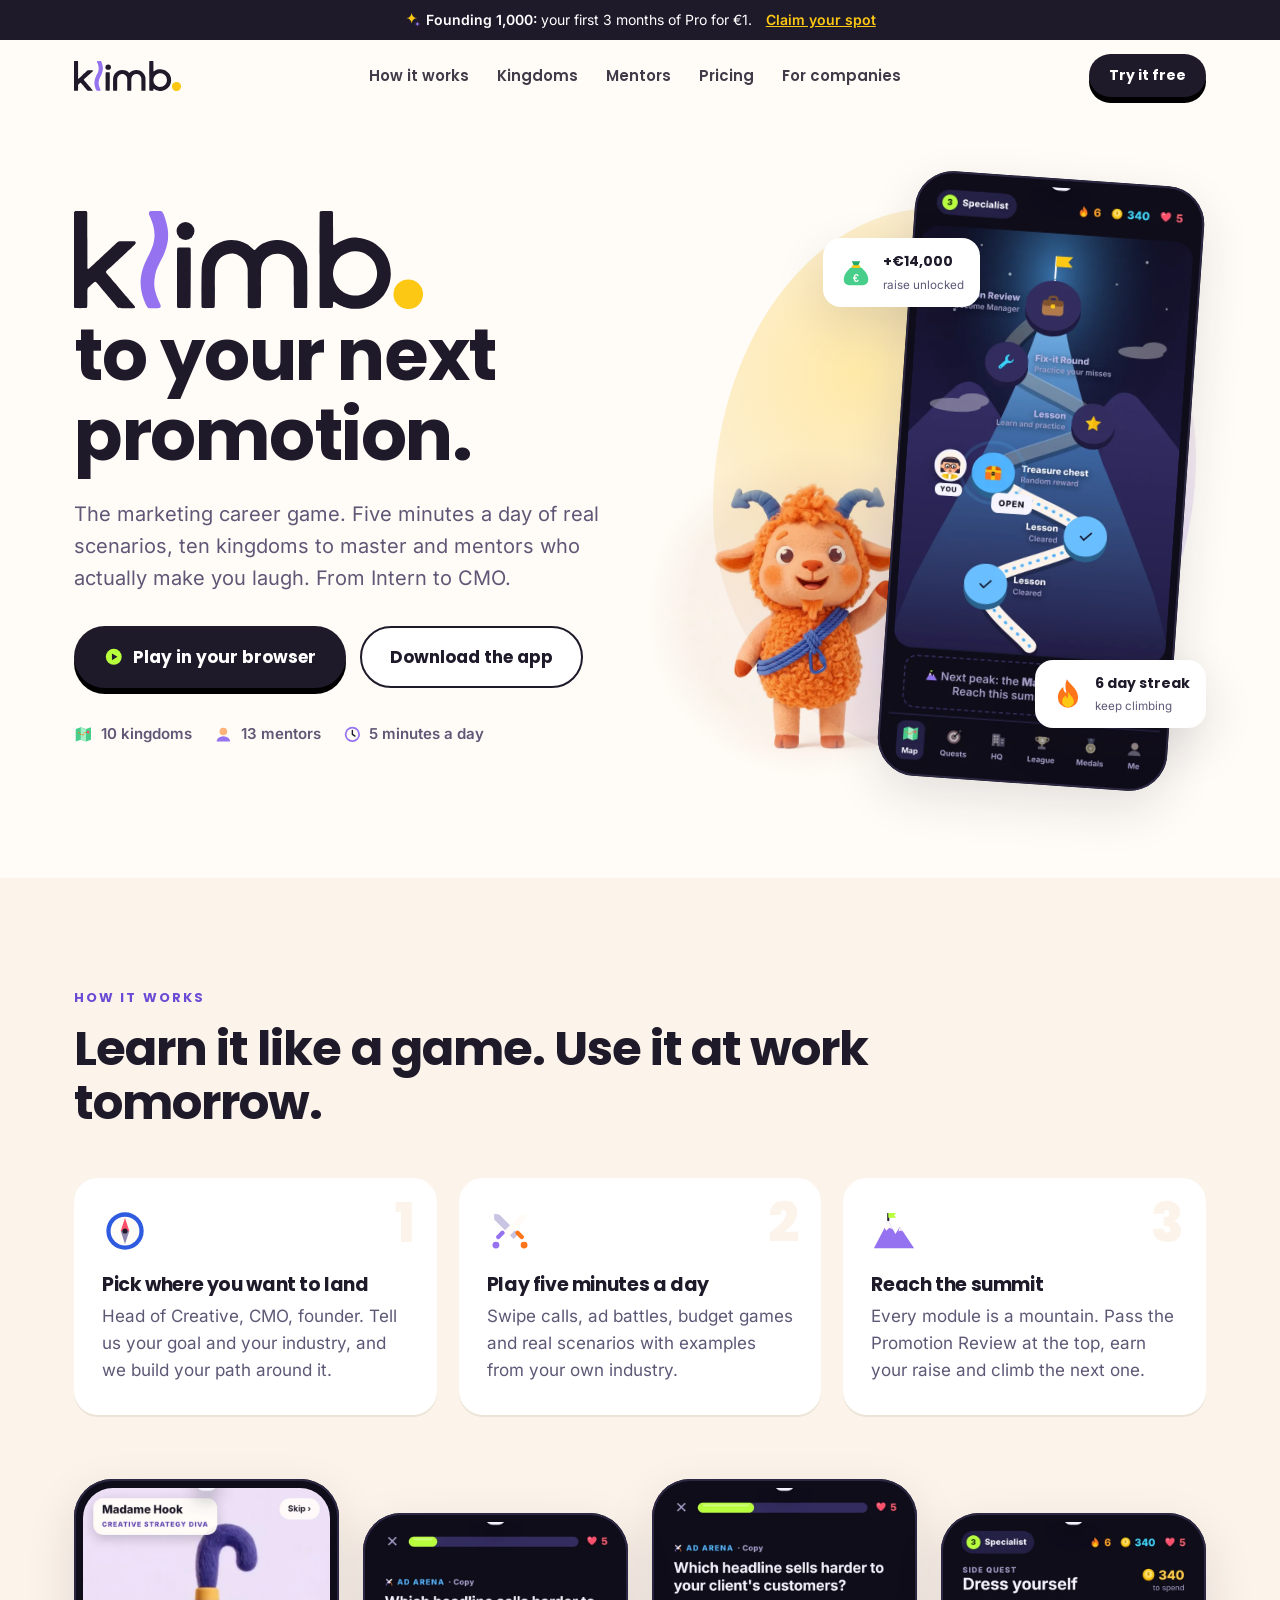
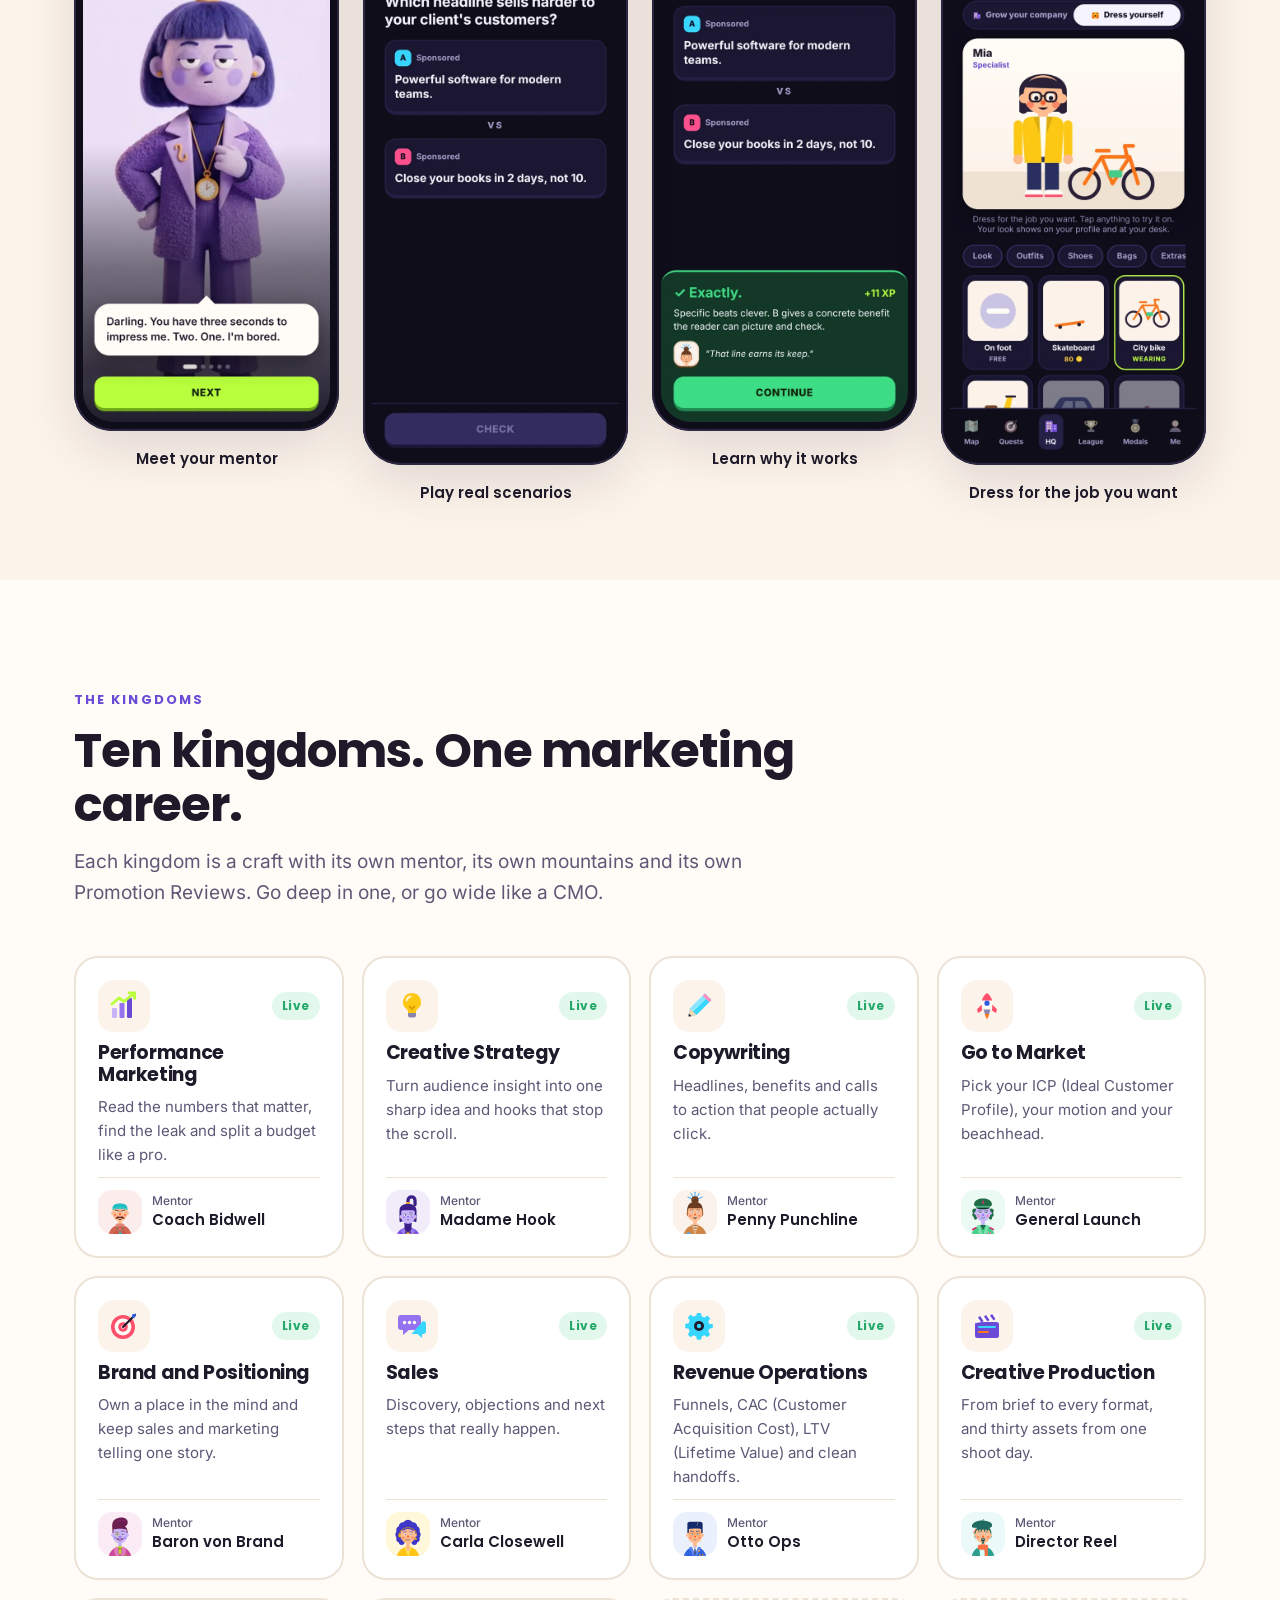
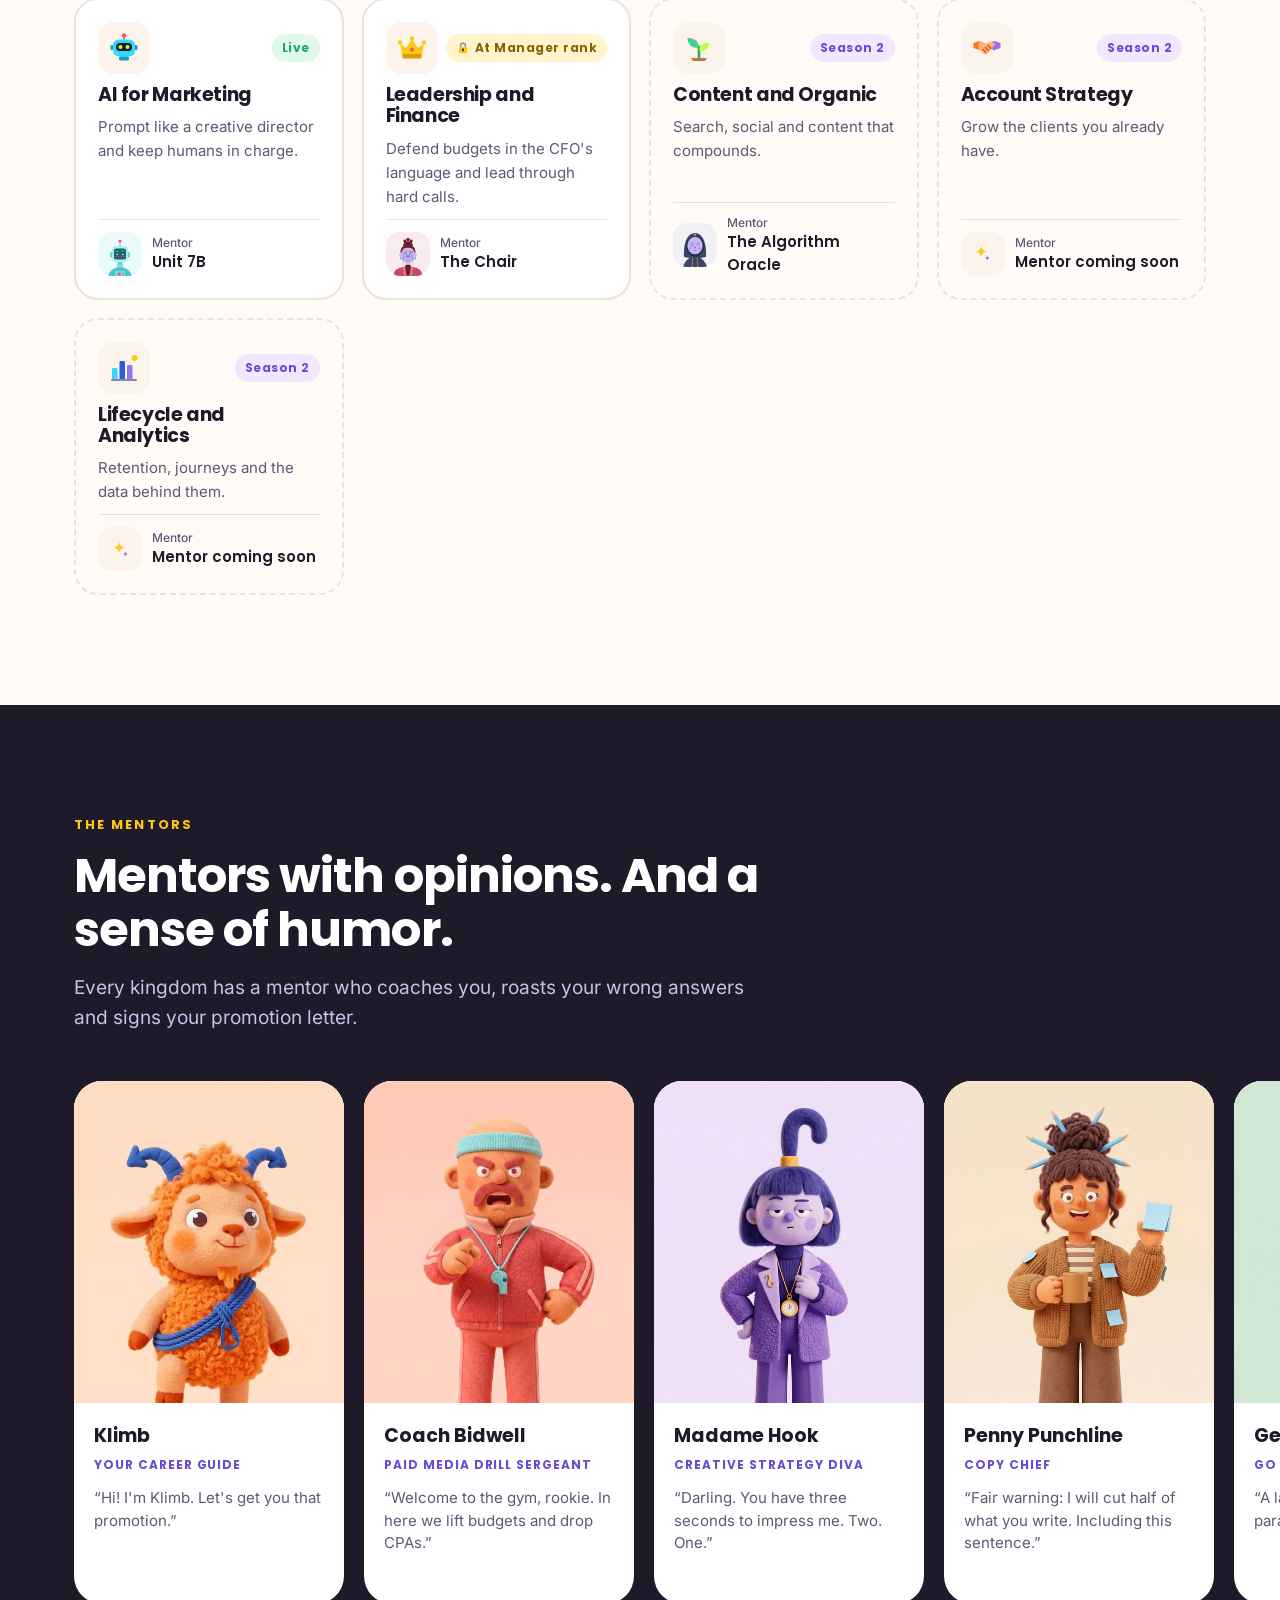
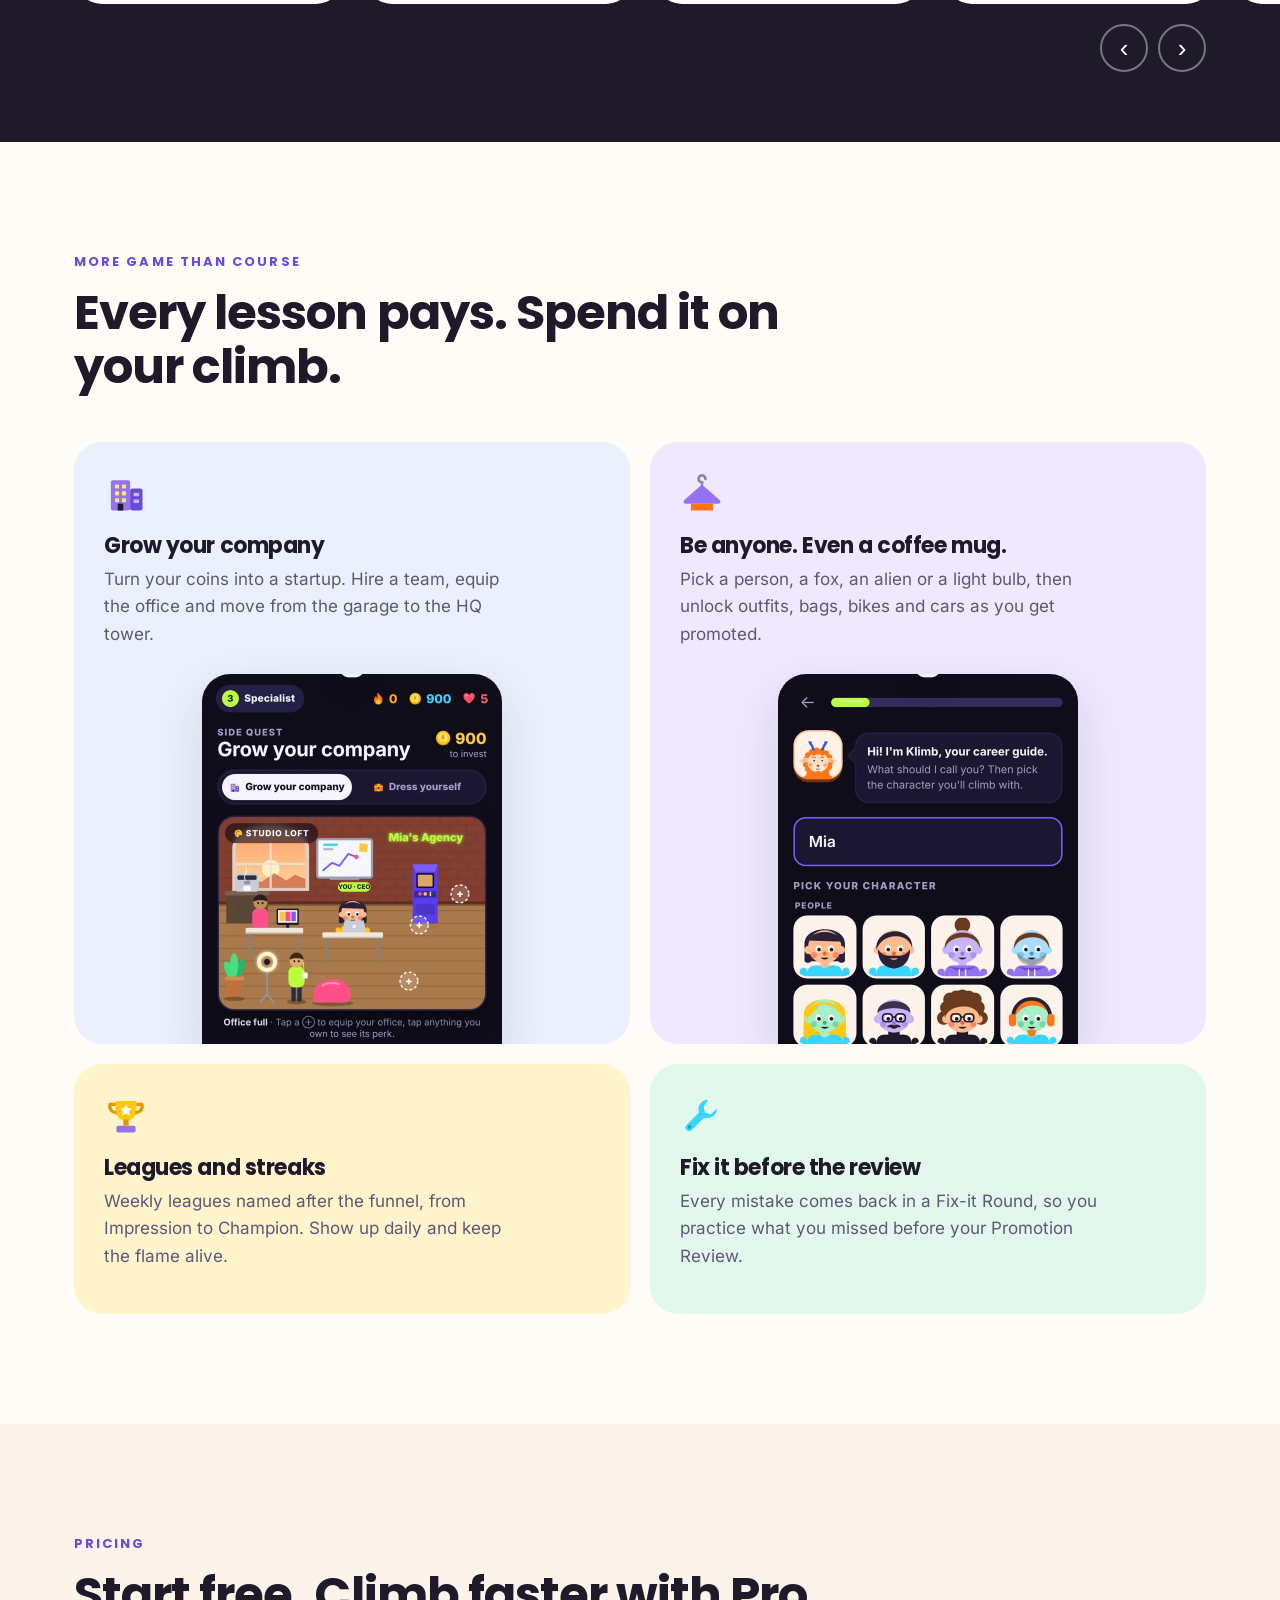
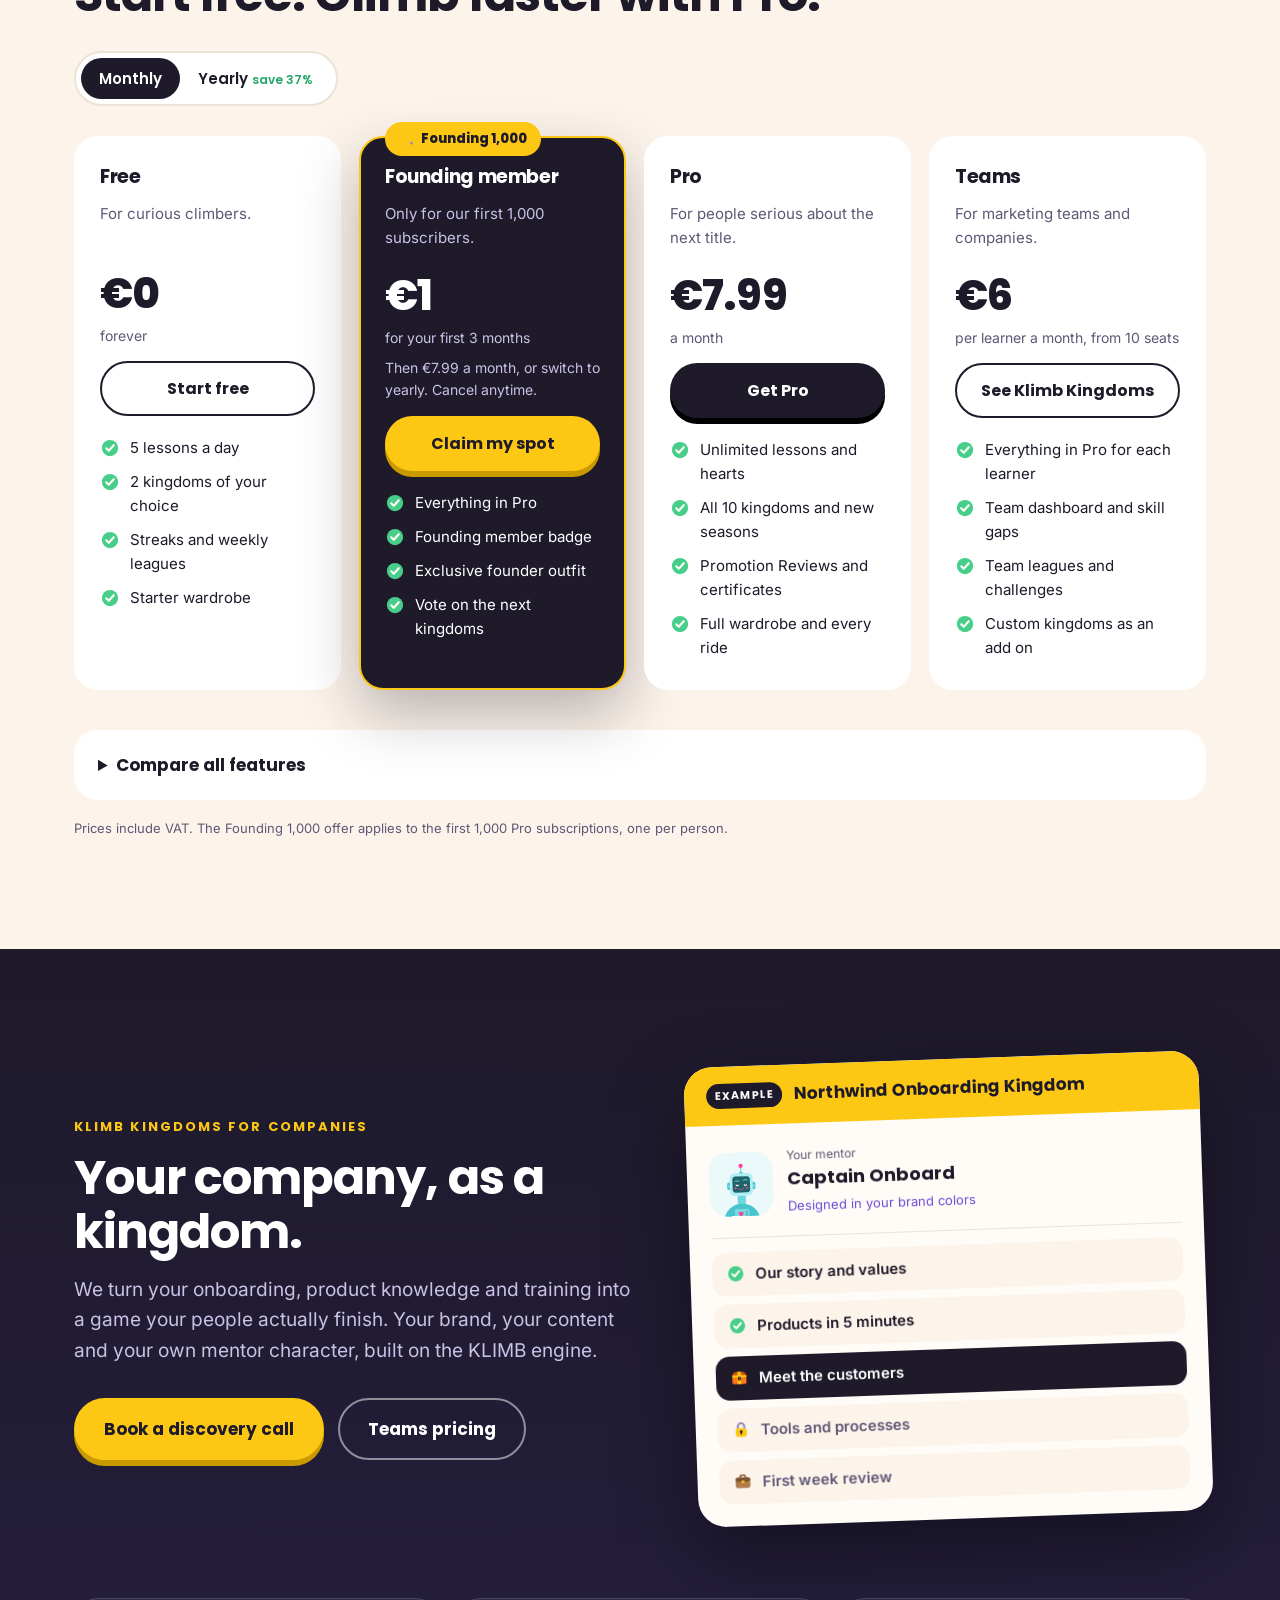
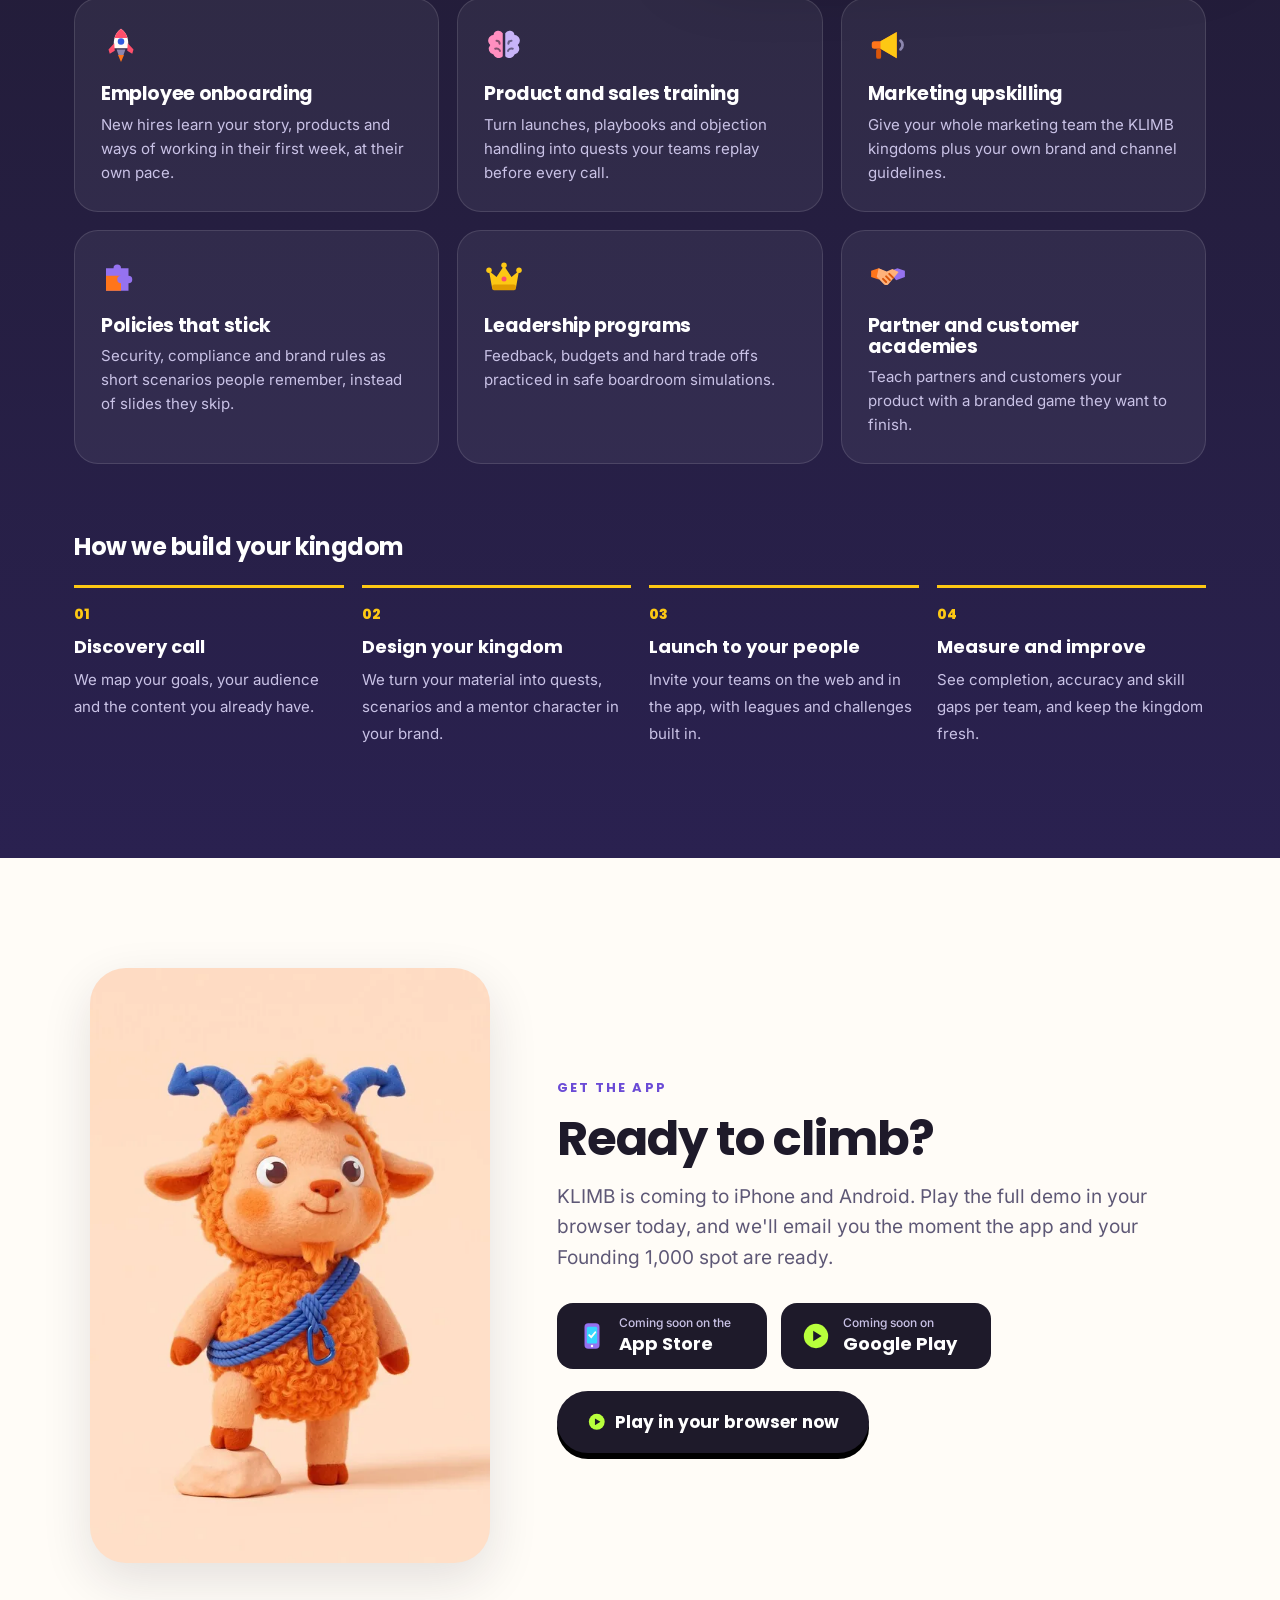
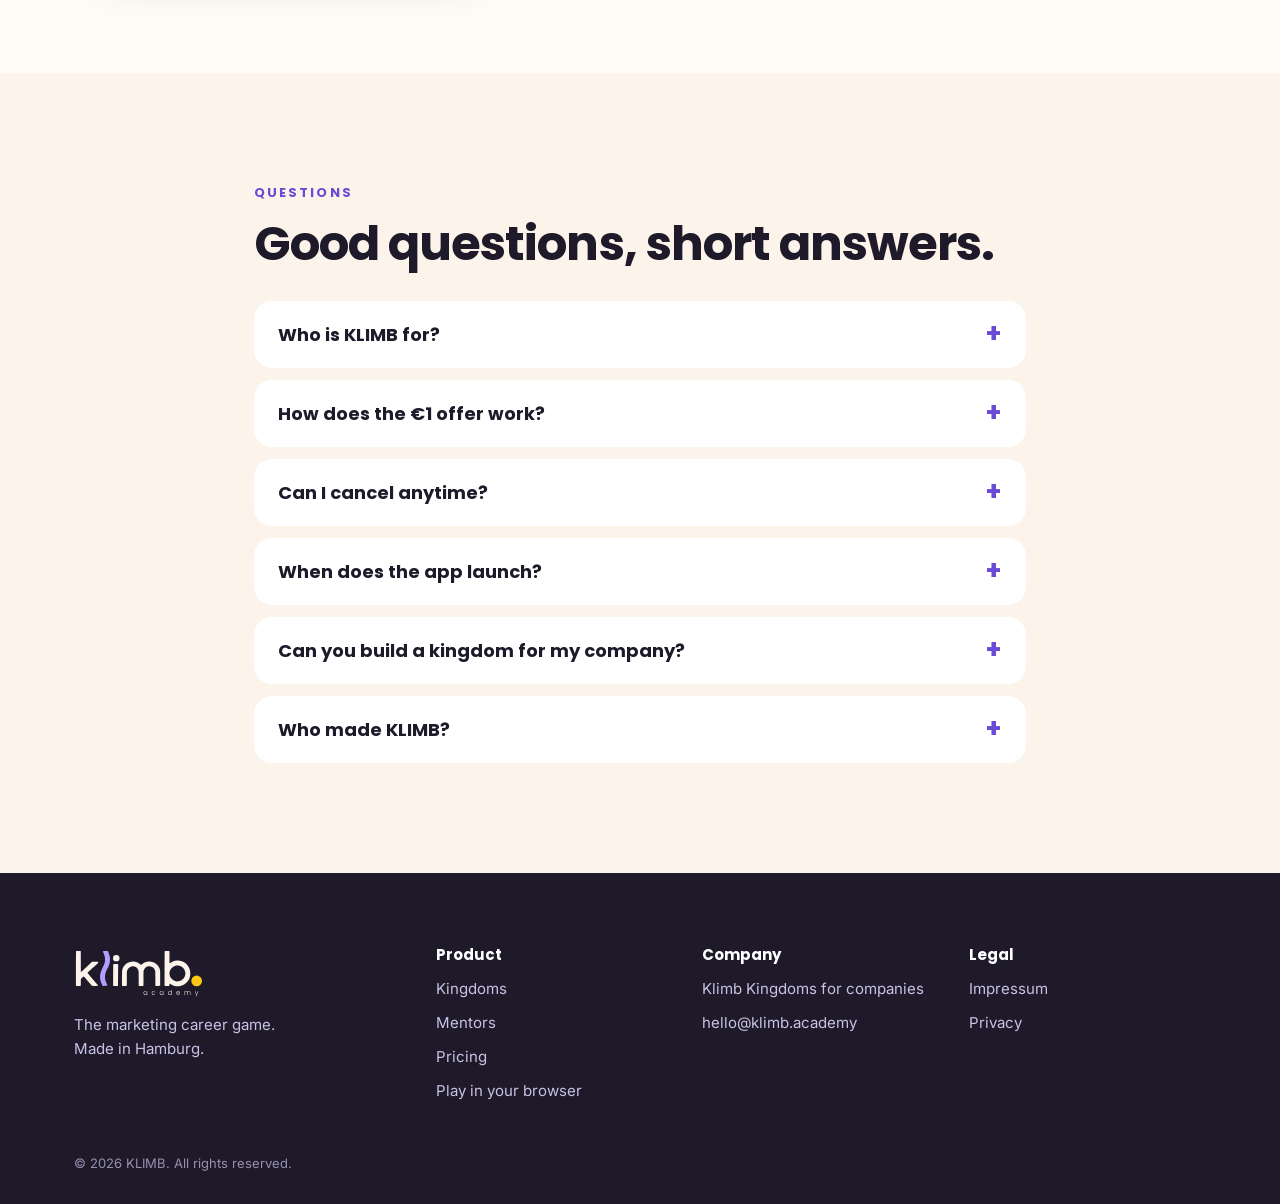
==== index.html @ 5646a7f2 "Launch klimb.academy website Co-Authored-By: Claude Opus 5.5 <noreply@anthropic.com> Claude-Session:" ====
<!DOCTYPE html>
<html lang="en">
<head>
<meta charset="utf-8">
<meta name="viewport" content="width=device-width, initial-scale=1, viewport-fit=cover">
<title>KLIMB · The marketing career game</title>
<meta name="description" content="KLIMB is the marketing career game. Five minutes a day of real scenarios, ten kingdoms and mentors who make you laugh. Climb from Intern to CMO. Founding 1,000: 3 months for €1.">
<link rel="canonical" href="https://klimb.academy/">
<meta property="og:type" content="website">
<meta property="og:url" content="https://klimb.academy/">
<meta property="og:title" content="KLIMB · klimb. to your next promotion.">
<meta property="og:description" content="The marketing career game. Five minutes a day, from Intern to CMO. Founding 1,000: 3 months for €1.">
<meta property="og:image" content="https://klimb.academy/assets/og.png">
<meta name="twitter:card" content="summary_large_image">
<meta name="theme-color" content="#FFFCF7">
<link rel="icon" href="assets/logo/klimb-avatar-logo.svg" type="image/svg+xml">
<link rel="apple-touch-icon" href="assets/apple-touch-icon.png">
<link rel="preload" href="assets/fonts/poppins-latin-700-normal.woff2" as="font" type="font/woff2" crossorigin>
<link rel="stylesheet" href="styles.css">
</head>
<body>
<svg width="0" height="0" style="position:absolute" aria-hidden="true"><symbol id="ki-barchart" viewBox="0 0 32 32"><rect x="4" y="16" width="5.5" height="12" rx="1.4" fill="#36D6FF"/><rect x="11.5" y="9" width="5.5" height="19" rx="1.4" fill="#2F5BE0"/><rect x="19" y="13" width="5.5" height="15" rx="1.4" fill="#9572F0"/><rect x="3" y="27" width="26" height="2" rx="1" fill="#8C86AE"/><circle cx="26.5" cy="6" r="3" fill="#FDC814"/></symbol><symbol id="ki-bolt" viewBox="0 0 32 32"><path d="M18.5 2 6 18h8.5l-2 12L26 13h-8.5z" fill="#FDC814"/><path d="M18.5 2 14 13h3.5z" fill="#FFE27A"/></symbol><symbol id="ki-box" viewBox="0 0 32 32"><path d="M16 3.5 28 9v14l-12 5.5L4 23V9z" fill="#B07A4A"/><path d="M16 3.5 28 9l-12 5.5L4 9z" fill="#FFB27A"/><path d="M16 14.5v14L4 23V9z" fill="#7E5230"/><path d="M10 6.2l12 5.5v4l-3 1.4v-4L7 7.6z" fill="#FDC814"/></symbol><symbol id="ki-brain" viewBox="0 0 32 32"><path d="M15 6.5a4 4 0 0 0-7.4 1.4A4.6 4.6 0 0 0 5 16a4.6 4.6 0 0 0 2.6 7.6A4.4 4.4 0 0 0 15 25z" fill="#FF8FC0"/><path d="M17 6.5a4 4 0 0 1 7.4 1.4A4.6 4.6 0 0 1 27 16a4.6 4.6 0 0 1-2.6 7.6A4.4 4.4 0 0 1 17 25z" fill="#C8B4F8"/><path d="M10 12.5c1.5 0 2.5 1 2.5 2.5M9 19c1.6-.6 3.4.2 3.8 1.8M22 12.5c-1.5 0-2.5 1-2.5 2.5M23 19c-1.6-.6-3.4.2-3.8 1.8" stroke="#1E1A2A" stroke-width="1.6" fill="none" stroke-linecap="round" opacity=".55"/></symbol><symbol id="ki-briefcase" viewBox="0 0 32 32"><path d="M11.5 9V7.5A2.5 2.5 0 0 1 14 5h4a2.5 2.5 0 0 1 2.5 2.5V9" stroke="#7E5230" stroke-width="2.6" fill="none"/><rect x="3.5" y="9" width="25" height="18" rx="4" fill="#B07A4A"/><rect x="3.5" y="9" width="25" height="7" rx="3.5" fill="#7E5230"/><rect x="13.5" y="14" width="5" height="4.5" rx="1.2" fill="#FDC814"/></symbol><symbol id="ki-building" viewBox="0 0 32 32"><rect x="5" y="6" width="14" height="22" rx="1.5" fill="#9572F0"/><rect x="19" y="12" width="9" height="16" rx="1.5" fill="#6B4BD6"/><rect x="8" y="9" width="3" height="3" rx=".6" fill="#FFE27A"/><rect x="8" y="14" width="3" height="3" rx=".6" fill="#FFE27A"/><rect x="8" y="19" width="3" height="3" rx=".6" fill="#FFE27A"/><rect x="13" y="9" width="3" height="3" rx=".6" fill="#FFE27A"/><rect x="13" y="14" width="3" height="3" rx=".6" fill="#FFE27A"/><rect x="13" y="19" width="3" height="3" rx=".6" fill="#FFE27A"/><rect x="21.5" y="15" width="4" height="2.6" rx=".6" fill="#C8B4F8"/><rect x="21.5" y="20" width="4" height="2.6" rx=".6" fill="#C8B4F8"/><rect x="10" y="23" width="4" height="5" fill="#1E1A2A"/></symbol><symbol id="ki-bulb" viewBox="0 0 32 32"><path d="M16 3a9 9 0 0 0-5.5 16.1c1 .8 1.5 1.8 1.5 3V23h8v-.9c0-1.2.5-2.2 1.5-3A9 9 0 0 0 16 3z" fill="#FDC814"/><path d="M12 23h8v2.5a2 2 0 0 1-2 2h-4a2 2 0 0 1-2-2z" fill="#8C86AE"/><path d="M13.5 16.5l2.5 2.5 2.5-2.5" stroke="#E09B00" stroke-width="1.8" fill="none" stroke-linecap="round"/><path d="M10.5 10.5a5.5 5.5 0 0 1 4-4" stroke="#FFFCF7" stroke-width="2" fill="none" stroke-linecap="round" opacity=".8"/></symbol><symbol id="ki-chartup" viewBox="0 0 32 32"><rect x="4" y="18" width="5" height="10" rx="1.2" fill="#C8B4F8"/><rect x="11.5" y="13" width="5" height="15" rx="1.2" fill="#9572F0"/><rect x="19" y="8" width="5" height="20" rx="1.2" fill="#6B4BD6"/><path d="M4 14l7-6 5 3.5L26 3.5" stroke="#B8FF3C" stroke-width="2.8" fill="none" stroke-linecap="round" stroke-linejoin="round"/><path d="M21 3h5.6v5.6" stroke="#B8FF3C" stroke-width="2.8" fill="none" stroke-linecap="round" stroke-linejoin="round"/></symbol><symbol id="ki-chat" viewBox="0 0 32 32"><path d="M5 5h17a3 3 0 0 1 3 3v9a3 3 0 0 1-3 3h-9l-6 5v-5H5a3 3 0 0 1-3-3V8a3 3 0 0 1 3-3z" fill="#9572F0"/><path d="M27 11a3 3 0 0 1 3 3v7a3 3 0 0 1-3 3h-1v4l-4.5-4h-6" fill="#36D6FF"/><circle cx="8.5" cy="12.5" r="1.7" fill="#FFFCF7"/><circle cx="13.5" cy="12.5" r="1.7" fill="#FFFCF7"/><circle cx="18.5" cy="12.5" r="1.7" fill="#FFFCF7"/></symbol><symbol id="ki-check" viewBox="0 0 32 32"><circle cx="16" cy="16" r="13" fill="#46CE8A"/><path d="M10 16.5l4 4 8-9" stroke="#FFFCF7" stroke-width="3.4" fill="none" stroke-linecap="round" stroke-linejoin="round"/></symbol><symbol id="ki-chest" viewBox="0 0 32 32"><rect x="4" y="13" width="24" height="14" rx="2.5" fill="#FF751A"/><path d="M4 13a8 7 0 0 1 8-7h8a8 7 0 0 1 8 7z" fill="#D9550A"/><rect x="4" y="12" width="24" height="3.4" fill="#FDC814"/><rect x="13" y="6" width="6" height="21" fill="#FDC814"/><rect x="13.6" y="14.5" width="4.8" height="6" rx="1.2" fill="#1E1A2A"/><circle cx="16" cy="17" r="1" fill="#FDC814"/></symbol><symbol id="ki-clapper" viewBox="0 0 32 32"><rect x="4" y="12" width="24" height="16" rx="2.5" fill="#6B4BD6"/><path d="M4 7.5l23-4 1 5.5-23 4z" fill="#FFFCF7"/><path d="M8 6.8l3.5 5M14 5.7l3.5 5M20 4.7l3.5 5" stroke="#6B4BD6" stroke-width="2.6"/><rect x="7" y="16" width="18" height="2" rx="1" fill="#36D6FF"/><rect x="7" y="21" width="11" height="2" rx="1" fill="#FF751A"/></symbol><symbol id="ki-clock" viewBox="0 0 32 32"><circle cx="16" cy="16" r="13" fill="#9572F0"/><circle cx="16" cy="16" r="10" fill="#FFFCF7"/><path d="M16 9.5V16l4.5 3" stroke="#1E1A2A" stroke-width="2.4" fill="none" stroke-linecap="round"/></symbol><symbol id="ki-coin" viewBox="0 0 32 32"><circle cx="16" cy="16" r="13" fill="#E09B00"/><circle cx="16" cy="14.6" r="12" fill="#FDC814"/><circle cx="16" cy="14.6" r="8" fill="#FFE27A"/><path d="M14 10.2h4l-1 4.2 2.4 0-5.2 6.4 1.2-4.4h-2.6z" fill="#E09B00"/></symbol><symbol id="ki-compass" viewBox="0 0 32 32"><circle cx="16" cy="16" r="13" fill="#2F5BE0"/><circle cx="16" cy="16" r="10" fill="#FFFCF7"/><path d="M16 7l3 9h-6z" fill="#FF4F6B"/><path d="M16 25l-3-9h6z" fill="#8C86AE"/><circle cx="16" cy="16" r="1.8" fill="#1E1A2A"/></symbol><symbol id="ki-crown" viewBox="0 0 32 32"><path d="M4 11l6 5 6-9 6 9 6-5-2.5 14h-19z" fill="#FDC814"/><rect x="6.5" y="22" width="19" height="4.5" rx="1.5" fill="#E09B00"/><circle cx="4" cy="10.5" r="2.2" fill="#FDC814"/><circle cx="28" cy="10.5" r="2.2" fill="#FDC814"/><circle cx="16" cy="6.5" r="2.2" fill="#FDC814"/><circle cx="16" cy="17.5" r="2" fill="#FF4F6B"/></symbol><symbol id="ki-flame" viewBox="0 0 32 32"><path d="M15 2c2.5 5 10.5 8.5 10.5 17.5a9.5 9.5 0 0 1-19 0c0-5 2.6-8 5-10 0 3 1.2 5 3 5.6C13.5 10.5 13 6 15 2z" fill="#FF751A"/><path d="M16.5 14c1 3.5 5 5 5 9a5.5 5.5 0 0 1-11 0c0-3 2-4.5 3.4-5.6.3 1.6 1 2.4 1.8 2.7.4-2.4.2-4.2.8-6.1z" fill="#FDC814"/></symbol><symbol id="ki-gear" viewBox="0 0 32 32"><path d="M14 3h4l.8 3.4 2.6 1.1 3-1.9 2.8 2.8-1.9 3 1.1 2.6L29.8 14v4l-3.4.8-1.1 2.6 1.9 3-2.8 2.8-3-1.9-2.6 1.1L18 29.8h-4l-.8-3.4-2.6-1.1-3 1.9-2.8-2.8 1.9-3-1.1-2.6L2.2 18v-4l3.4-.8 1.1-2.6-1.9-3 2.8-2.8 3 1.9 2.6-1.1z" fill="#36D6FF"/><circle cx="16" cy="16" r="5" fill="#1E1A2A"/><circle cx="16" cy="16" r="2.2" fill="#36D6FF"/></symbol><symbol id="ki-handshake" viewBox="0 0 32 32"><path d="M2.5 11l6-2 5 2.5-5 6.5-6-2z" fill="#FF751A"/><path d="M29.5 11l-6-2-6.5 2.5 5.5 7 7-2.5z" fill="#9572F0"/><path d="M8.5 9l6.5 2.5 4.5-2 5 2.5-8 9.5c-1 1.2-2.7 1.3-3.8.2l-5.7-6z" fill="#FFB27A"/><path d="M12 17.5l2.5 2.5M14.5 15.5l3 3M17 13.5l3 3" stroke="#D9550A" stroke-width="1.6" stroke-linecap="round"/></symbol><symbol id="ki-hanger" viewBox="0 0 32 32"><path d="M16 9V7.5a2.5 2.5 0 1 1 2.5-2.5" stroke="#8C86AE" stroke-width="2" fill="none" stroke-linecap="round"/><path d="M16 9 3 20.5c-.8.8-.3 2.5 1 2.5h24c1.3 0 1.8-1.7 1-2.5z" fill="#9572F0"/><path d="M8 23h16v5H8z" fill="#FF751A"/></symbol><symbol id="ki-heart" viewBox="0 0 32 32"><path d="M16 27C7 20.5 3.5 16 3.5 11.2A6.2 6.2 0 0 1 16 8a6.2 6.2 0 0 1 12.5 3.2C28.5 16 25 20.5 16 27z" fill="#FF4F6B"/><path d="M8.5 9.6a3 3 0 0 1 3.4-.8" stroke="#FFFCF7" stroke-width="2" stroke-linecap="round" fill="none" opacity=".75"/></symbol><symbol id="ki-laptop" viewBox="0 0 32 32"><rect x="6" y="6.5" width="20" height="14" rx="2" fill="#8C86AE"/><rect x="8" y="8.5" width="16" height="10" rx="1" fill="#2F5BE0"/><path d="M10 15l3-3 2.5 2 4-4.5" stroke="#B8FF3C" stroke-width="1.8" fill="none" stroke-linecap="round" stroke-linejoin="round"/><path d="M3 22h26l-2 4H5z" fill="#C9C4E2"/></symbol><symbol id="ki-lock" viewBox="0 0 32 32"><path d="M10.5 14v-3.5a5.5 5.5 0 0 1 11 0V14" stroke="#8C86AE" stroke-width="3.2" fill="none"/><rect x="6.5" y="13.5" width="19" height="14.5" rx="4" fill="#FDC814"/><circle cx="16" cy="19.4" r="2.2" fill="#1E1A2A"/><rect x="15" y="20" width="2" height="4.4" rx="1" fill="#1E1A2A"/></symbol><symbol id="ki-map" viewBox="0 0 32 32"><path d="M3 7l8.5-3 9 3 8.5-3v21l-8.5 3-9-3L3 28z" fill="#46CE8A"/><path d="M11.5 4v21l9 3V7z" fill="#A6EEC6"/><path d="M7 13c3 0 4 4 7 4s4-5 7-5 3 3 5 3" stroke="#FF751A" stroke-width="1.8" fill="none" stroke-dasharray="2.4 2"/><circle cx="24" cy="12" r="2.4" fill="#FF4F6B"/></symbol><symbol id="ki-medal" viewBox="0 0 32 32"><path d="M9 2.5h5l3 9h-5zM23 2.5h-5l-3 9h5z" fill="#2F5BE0"/><path d="M14 2.5h4l-2 7z" fill="#7FA0FF"/><circle cx="16" cy="20" r="9" fill="#FDC814"/><circle cx="16" cy="20" r="6" fill="#E09B00"/><path d="M16 15.8l1.3 2.7 3 .4-2.2 2 .5 3-2.6-1.4-2.6 1.4.5-3-2.2-2 3-.4z" fill="#FFE27A"/></symbol><symbol id="ki-megaphone" viewBox="0 0 32 32"><path d="M5 13h5l13-7.5v21L10 19H5a2 2 0 0 1-2-2v-2a2 2 0 0 1 2-2z" fill="#FF751A"/><path d="M10 13l13-7.5v21L10 19z" fill="#FDC814"/><rect x="6.5" y="19" width="4" height="8" rx="1.5" fill="#D9550A"/><path d="M26 12.5a4.5 4.5 0 0 1 0 7" stroke="#8C86AE" stroke-width="2.2" fill="none" stroke-linecap="round"/></symbol><symbol id="ki-moneybag" viewBox="0 0 32 32"><path d="M12 5h8l-2.5 5h-3z" fill="#23A869"/><path d="M14.5 9.5h3c6 2 10 8 10 12.5 0 4-3 5.5-6 5.5h-11c-3 0-6-1.5-6-5.5 0-4.5 4-10.5 10-12.5z" fill="#46CE8A"/><rect x="12" y="8.6" width="8" height="2.6" rx="1.3" fill="#FDC814"/><text x="16" y="24.5" text-anchor="middle" font-family="Arial,sans-serif" font-weight="900" font-size="10" fill="#FFFCF7">€</text></symbol><symbol id="ki-mountain" viewBox="0 0 32 32"><path d="M2 28 12 9l5 9 3-5 10 15z" fill="#9572F0"/><path d="M12 9l3.2 6-2.4-1.2-2.2 2-1.4-2.6zM20 13l2 3.2-1.6-.6-1.4.8z" fill="#FFFCF7"/><path d="M12 9V3.5" stroke="#1E1A2A" stroke-width="1.4"/><path d="M12 3.5h5.5l-1.5 1.6 1.5 1.6H12z" fill="#B8FF3C"/></symbol><symbol id="ki-pencil" viewBox="0 0 32 32"><path d="M22 3.5l6.5 6.5-15 15-7.8 1.3 1.3-7.8z" fill="#36D6FF"/><path d="M22 3.5l3.2 3.2-15 15-3.2-3.2z" fill="#8BE6FF"/><path d="M7 18.5l6.5 6.5-7.8 1.3z" fill="#F6D7B0"/><path d="M5.8 23.4l2.8 2.8-3 .2z" fill="#1E1A2A"/><path d="M22 3.5l6.5 6.5-2.3 2.3-6.5-6.5z" fill="#FF8FC0"/></symbol><symbol id="ki-person_accman" viewBox="0 0 32 32"><circle cx="16" cy="10.5" r="6" fill="#C8B4F8"/><path d="M10 9a6 6 0 0 1 12 0c-3-1.6-9-1.6-12 0z" fill="#1E1A2A"/><path d="M5 29a11 9 0 0 1 22 0z" fill="#1E3FA8"/><path d="M14 20h4l-2 6z" fill="#FF4F6B"/></symbol><symbol id="ki-person_intern" viewBox="0 0 32 32"><circle cx="16" cy="10" r="6" fill="#FFB27A"/><path d="M9 8l7-4 7 4-7 3z" fill="#1E1A2A"/><path d="M22 8v4" stroke="#FDC814" stroke-width="1.4"/><path d="M5 29a11 9 0 0 1 22 0z" fill="#36D6FF"/></symbol><symbol id="ki-phone" viewBox="0 0 32 32"><rect x="8" y="2.5" width="16" height="27" rx="4" fill="#9572F0"/><rect x="10.5" y="6" width="11" height="18" rx="1.6" fill="#36D6FF"/><circle cx="16" cy="26.6" r="1.3" fill="#FFFCF7"/><path d="M13 15l2.2 2.2L19.5 12" stroke="#FFFCF7" stroke-width="2" fill="none" stroke-linecap="round"/></symbol><symbol id="ki-play" viewBox="0 0 32 32"><circle cx="16" cy="16" r="13" fill="#B8FF3C"/><path d="M13 10.5v11l9-5.5z" fill="#1E1A2A"/></symbol><symbol id="ki-puzzle" viewBox="0 0 32 32"><path d="M4 9h6a3 3 0 1 1 6 0h6v6a3 3 0 1 1 0 6v6H4z" fill="#9572F0"/><path d="M16 15a3 3 0 1 0 0 6v6H4V15z" fill="#FF751A"/></symbol><symbol id="ki-robot" viewBox="0 0 32 32"><rect x="15" y="2.5" width="2" height="5" fill="#8C86AE"/><circle cx="16" cy="3.5" r="2.2" fill="#FF4F6B"/><rect x="5" y="7.5" width="22" height="17" rx="6" fill="#36D6FF"/><rect x="8" y="11" width="16" height="8" rx="4" fill="#1E1A2A"/><circle cx="12.5" cy="15" r="2" fill="#B8FF3C"/><circle cx="19.5" cy="15" r="2" fill="#B8FF3C"/><rect x="2.5" y="13" width="2.5" height="5" rx="1" fill="#139CC4"/><rect x="27" y="13" width="2.5" height="5" rx="1" fill="#139CC4"/><rect x="11" y="24.5" width="10" height="4" rx="1.5" fill="#139CC4"/></symbol><symbol id="ki-rocket" viewBox="0 0 32 32"><path d="M16 3c5 3.5 6.5 9 5.5 15.5h-11C9.5 12 11 6.5 16 3z" fill="#FFFCF7"/><path d="M16 3c2.7 1.9 4.4 4.4 5.1 7.4H10.9C11.6 7.4 13.3 4.9 16 3z" fill="#FF4F6B"/><circle cx="16" cy="13.2" r="2.6" fill="#2F5BE0"/><path d="M10.6 14.5 6 19.5l1 3.5 4-2.5zM21.4 14.5l4.6 5-1 3.5-4-2.5z" fill="#FF4F6B"/><path d="M12.5 19.5h7L18 24h-4z" fill="#8C86AE"/><path d="M13.6 24h4.8L16 29.5z" fill="#FF751A"/></symbol><symbol id="ki-sparkle" viewBox="0 0 32 32"><path d="M14 3c.8 6.2 3.8 9.2 10 10-6.2.8-9.2 3.8-10 10-.8-6.2-3.8-9.2-10-10 6.2-.8 9.2-3.8 10-10z" fill="#FDC814"/><path d="M24.5 19c.4 3 1.8 4.4 4.8 4.8-3 .4-4.4 1.8-4.8 4.8-.4-3-1.8-4.4-4.8-4.8 3-.4 4.4-1.8 4.8-4.8z" fill="#9572F0"/></symbol><symbol id="ki-sprout" viewBox="0 0 32 32"><path d="M16 28V15" stroke="#23A869" stroke-width="2.6" stroke-linecap="round"/><path d="M16 16C16 9 11 5.5 4.5 6 4.5 12.5 9 16.5 16 16z" fill="#46CE8A"/><path d="M16 19c0-5.5 4-8.5 10-8 0 5.5-4 8.5-10 8z" fill="#B8FF3C"/><path d="M8 26h16l-2 3H10z" fill="#B07A4A"/></symbol><symbol id="ki-star" viewBox="0 0 32 32"><path d="M16 3.5l3.7 7.6 8.3 1.2-6 5.9 1.4 8.3L16 22.6l-7.4 3.9L10 18.2l-6-5.9 8.3-1.2z" fill="#FDC814"/><path d="M16 3.5l3.7 7.6 8.3 1.2-6 5.9 1.4 8.3L16 22.6z" fill="#E09B00" opacity=".35"/></symbol><symbol id="ki-swirl" viewBox="0 0 32 32"><circle cx="16" cy="16" r="13" fill="#9572F0"/><path d="M16 16.5a2.5 2.5 0 1 1 2.5-2.5 5 5 0 0 1-5 5 7.5 7.5 0 0 1-7.5-7.5A10 10 0 0 1 16 1.5" stroke="#36D6FF" stroke-width="2.8" fill="none" stroke-linecap="round" transform="translate(.5 4)"/><circle cx="16.5" cy="17.5" r="1.6" fill="#FFFCF7"/></symbol><symbol id="ki-swords" viewBox="0 0 32 32"><path d="M5 4l3.5.5L22 18l-3.5 3.5L5 8z" fill="#C9C4E2"/><path d="M27 4l-3.5.5L10 18l3.5 3.5L27 8z" fill="#FFFCF7"/><path d="M17 20.5l5 5M15 20.5l-5 5" stroke="#1E1A2A" stroke-width="0" /><rect x="19.2" y="17.2" width="7" height="3" rx="1.2" transform="rotate(45 22.7 18.7)" fill="#FF751A"/><rect x="5.8" y="17.2" width="7" height="3" rx="1.2" transform="rotate(-45 9.3 18.7)" fill="#9572F0"/><circle cx="25.8" cy="25.8" r="2.4" fill="#FF751A"/><circle cx="6.2" cy="25.8" r="2.4" fill="#9572F0"/></symbol><symbol id="ki-tap" viewBox="0 0 32 32"><path d="M13 15V6.5a2.3 2.3 0 0 1 4.6 0V14l6.5 1.5c1.6.4 2.6 2 2.3 3.6l-1.5 7.4a3 3 0 0 1-3 2.5h-7.3a3 3 0 0 1-2.4-1.2l-5-6.6a2.2 2.2 0 0 1 3.2-3z" fill="#FFB27A"/><path d="M8.5 6.5a7 7 0 0 1 13.4-.4" stroke="#36D6FF" stroke-width="2.2" fill="none" stroke-linecap="round"/></symbol><symbol id="ki-target" viewBox="0 0 32 32"><circle cx="15" cy="17" r="12" fill="#FF4F6B"/><circle cx="15" cy="17" r="8.4" fill="#FFFCF7"/><circle cx="15" cy="17" r="4.8" fill="#FF4F6B"/><circle cx="15" cy="17" r="1.8" fill="#FFFCF7"/><path d="M15 17 27 5" stroke="#1E1A2A" stroke-width="2.2" stroke-linecap="round"/><path d="M24 4.5l4-1-1 4-3 .5z" fill="#2F5BE0"/></symbol><symbol id="ki-trophy" viewBox="0 0 32 32"><path d="M8.5 5h15v7a7.5 7.5 0 0 1-15 0z" fill="#FDC814"/><path d="M8.5 7.5H4.5a4.5 4.5 0 0 0 4.8 6M23.5 7.5h4a4.5 4.5 0 0 1-4.8 6" stroke="#E09B00" stroke-width="2.4" fill="none"/><rect x="14" y="18.5" width="4" height="4.5" fill="#E09B00"/><rect x="9" y="23" width="14" height="5" rx="1.5" fill="#9572F0"/><path d="M16 7.5l1.3 2.7 3 .4-2.2 2 .6 3-2.7-1.5-2.7 1.5.6-3-2.2-2 3-.4z" fill="#FFFCF7"/></symbol><symbol id="ki-user" viewBox="0 0 32 32"><circle cx="16" cy="11" r="6.5" fill="#FFB27A"/><path d="M4.5 28a11.5 9 0 0 1 23 0z" fill="#9572F0"/></symbol><symbol id="ki-wrench" viewBox="0 0 32 32"><path d="M20.5 4.2a7 7 0 0 0-6.7 9.3L4.8 22.5a2.6 2.6 0 0 0 3.7 3.7l9-9a7 7 0 0 0 9.3-6.7l-4.3 4.3-4.2-1.2-1.2-4.2z" fill="#36D6FF"/><circle cx="7" cy="24" r="1.3" fill="#139CC4"/></symbol></svg>
<a class="skip" href="#main">Skip to content</a>

<div class="promo-bar"><span><svg class="ic" aria-hidden="true"><use href="#ki-sparkle"/></svg> <b>Founding 1,000:</b> your first 3 months of Pro for €1.</span><a href="#pricing">Claim your spot</a></div>

<header class="nav" id="top">
  <a class="brand" href="#top" aria-label="KLIMB home"><img src="assets/logo/klimb-logo.svg" alt="klimb." width="112" height="31"></a>
  <nav class="links" id="links" aria-label="Main">
    <a href="#how">How it works</a>
    <a href="#kingdoms">Kingdoms</a>
    <a href="#mentors">Mentors</a>
    <a href="#pricing">Pricing</a>
    <a href="#teams">For companies</a>
  </nav>
  <div class="nav-cta">
    <a class="btn btn-ink btn-sm" href="play/">Try it free</a>
    <button class="burger" aria-label="Open menu" aria-expanded="false" aria-controls="links"><span></span><span></span></button>
  </div>
</header>

<main id="main">

<!-- HERO -->
<section class="hero">
  <div class="wrap hero-grid">
    <div class="hero-copy">
      <h1><img class="h1-logo" src="assets/logo/klimb-logo.svg" alt="klimb." width="290" height="82"><span>to your next promotion.</span></h1>
      <p class="lead">The marketing career game. Five minutes a day of real scenarios, ten kingdoms to master and mentors who actually make you laugh. From Intern to CMO.</p>
      <div class="cta-row">
        <a class="btn btn-ink btn-lg" href="play/"><svg class="ic" aria-hidden="true"><use href="#ki-play"/></svg> Play in your browser</a>
        <a class="btn btn-ghost btn-lg" href="#download">Download the app</a>
      </div>
      <ul class="proof">
        <li><svg class="ic" aria-hidden="true"><use href="#ki-map"/></svg> 10 kingdoms</li>
        <li><svg class="ic" aria-hidden="true"><use href="#ki-user"/></svg> 13 mentors</li>
        <li><svg class="ic" aria-hidden="true"><use href="#ki-clock"/></svg> 5 minutes a day</li>
      </ul>
    </div>
    <div class="hero-art" aria-hidden="true">
      <div class="blob"></div>
      <img class="hero-goat" src="assets/3d/klimb-goat-wave.webp" alt="" width="800" height="800">
      <div class="phone tilt-r"><img src="assets/shots/map.webp" alt="" width="600" height="1299"></div>
      <div class="float f1"><svg class="ic" aria-hidden="true"><use href="#ki-moneybag"/></svg><span><b>+€14,000</b><small>raise unlocked</small></span></div>
      <div class="float f2"><svg class="ic" aria-hidden="true"><use href="#ki-flame"/></svg><span><b>6 day streak</b><small>keep climbing</small></span></div>
    </div>
  </div>
</section>

<!-- HOW IT WORKS -->
<section class="how" id="how">
  <div class="wrap">
    <p class="eyebrow">How it works</p>
    <h2>Learn it like a game. Use it at work tomorrow.</h2>
    <div class="steps">
      <article class="step"><span class="num">1</span><svg class="ic" aria-hidden="true"><use href="#ki-compass"/></svg><h3>Pick where you want to land</h3><p>Head of Creative, CMO, founder. Tell us your goal and your industry, and we build your path around it.</p></article>
      <article class="step"><span class="num">2</span><svg class="ic" aria-hidden="true"><use href="#ki-swords"/></svg><h3>Play five minutes a day</h3><p>Swipe calls, ad battles, budget games and real scenarios with examples from your own industry.</p></article>
      <article class="step"><span class="num">3</span><svg class="ic" aria-hidden="true"><use href="#ki-mountain"/></svg><h3>Reach the summit</h3><p>Every module is a mountain. Pass the Promotion Review at the top, earn your raise and climb the next one.</p></article>
    </div>
    <div class="screens">
      <figure><div class="phone"><img src="assets/shots/intro.webp" alt="Madame Hook introducing the Creative Strategy kingdom" loading="lazy" width="600" height="1299"></div><figcaption>Meet your mentor</figcaption></figure>
      <figure><div class="phone"><img src="assets/shots/lesson.webp" alt="Ad Arena question comparing two headlines" loading="lazy" width="600" height="1299"></div><figcaption>Play real scenarios</figcaption></figure>
      <figure><div class="phone"><img src="assets/shots/lesson-right.webp" alt="Correct answer feedback with XP earned" loading="lazy" width="600" height="1299"></div><figcaption>Learn why it works</figcaption></figure>
      <figure><div class="phone"><img src="assets/shots/dress.webp" alt="Dress yourself wardrobe with a city bike" loading="lazy" width="600" height="1299"></div><figcaption>Dress for the job you want</figcaption></figure>
    </div>
  </div>
</section>

<!-- KINGDOMS -->
<section class="kingdoms" id="kingdoms">
  <div class="wrap">
    <p class="eyebrow">The kingdoms</p>
    <h2>Ten kingdoms. One marketing career.</h2>
    <p class="sub">Each kingdom is a craft with its own mentor, its own mountains and its own Promotion Reviews. Go deep in one, or go wide like a CMO.</p>
    <div class="kgrid">
<article class="kcard live"><div class="khead"><span class="kic"><svg class="ic" aria-hidden="true"><use href="#ki-chartup"/></svg></span><span class="chip live">Live</span></div><h3>Performance Marketing</h3><p>Read the numbers that matter, find the leak and split a budget like a pro.</p><div class="kmentor"><img src="assets/2d/coach-bidwell.svg" alt="" loading="lazy" style="background:#FAEDEB"><span><small>Mentor</small>Coach Bidwell</span></div></article>
<article class="kcard live"><div class="khead"><span class="kic"><svg class="ic" aria-hidden="true"><use href="#ki-bulb"/></svg></span><span class="chip live">Live</span></div><h3>Creative Strategy</h3><p>Turn audience insight into one sharp idea and hooks that stop the scroll.</p><div class="kmentor"><img src="assets/2d/madame-hook.svg" alt="" loading="lazy" style="background:#F1ECFA"><span><small>Mentor</small>Madame Hook</span></div></article>
<article class="kcard live"><div class="khead"><span class="kic"><svg class="ic" aria-hidden="true"><use href="#ki-pencil"/></svg></span><span class="chip live">Live</span></div><h3>Copywriting</h3><p>Headlines, benefits and calls to action that people actually click.</p><div class="kmentor"><img src="assets/2d/penny-punchline.svg" alt="" loading="lazy" style="background:#FAF2EB"><span><small>Mentor</small>Penny Punchline</span></div></article>
<article class="kcard live"><div class="khead"><span class="kic"><svg class="ic" aria-hidden="true"><use href="#ki-rocket"/></svg></span><span class="chip live">Live</span></div><h3>Go to Market</h3><p>Pick your ICP (Ideal Customer Profile), your motion and your beachhead.</p><div class="kmentor"><img src="assets/2d/general-launch.svg" alt="" loading="lazy" style="background:#EBFAF2"><span><small>Mentor</small>General Launch</span></div></article>
<article class="kcard live"><div class="khead"><span class="kic"><svg class="ic" aria-hidden="true"><use href="#ki-target"/></svg></span><span class="chip live">Live</span></div><h3>Brand and Positioning</h3><p>Own a place in the mind and keep sales and marketing telling one story.</p><div class="kmentor"><img src="assets/2d/baron-von-brand.svg" alt="" loading="lazy" style="background:#FAEBF4"><span><small>Mentor</small>Baron von Brand</span></div></article>
<article class="kcard live"><div class="khead"><span class="kic"><svg class="ic" aria-hidden="true"><use href="#ki-chat"/></svg></span><span class="chip live">Live</span></div><h3>Sales</h3><p>Discovery, objections and next steps that really happen.</p><div class="kmentor"><img src="assets/2d/carla-closewell.svg" alt="" loading="lazy" style="background:#FFF8DB"><span><small>Mentor</small>Carla Closewell</span></div></article>
<article class="kcard live"><div class="khead"><span class="kic"><svg class="ic" aria-hidden="true"><use href="#ki-gear"/></svg></span><span class="chip live">Live</span></div><h3>Revenue Operations</h3><p>Funnels, CAC (Customer Acquisition Cost), LTV (Lifetime Value) and clean handoffs.</p><div class="kmentor"><img src="assets/2d/otto-ops.svg" alt="" loading="lazy" style="background:#EAF1FD"><span><small>Mentor</small>Otto Ops</span></div></article>
<article class="kcard live"><div class="khead"><span class="kic"><svg class="ic" aria-hidden="true"><use href="#ki-clapper"/></svg></span><span class="chip live">Live</span></div><h3>Creative Production</h3><p>From brief to every format, and thirty assets from one shoot day.</p><div class="kmentor"><img src="assets/2d/director-reel.svg" alt="" loading="lazy" style="background:#EBFAF8"><span><small>Mentor</small>Director Reel</span></div></article>
<article class="kcard live"><div class="khead"><span class="kic"><svg class="ic" aria-hidden="true"><use href="#ki-robot"/></svg></span><span class="chip live">Live</span></div><h3>AI for Marketing</h3><p>Prompt like a creative director and keep humans in charge.</p><div class="kmentor"><img src="assets/2d/unit-7b.svg" alt="" loading="lazy" style="background:#EBF9FA"><span><small>Mentor</small>Unit 7B</span></div></article>
<article class="kcard manager"><div class="khead"><span class="kic"><svg class="ic" aria-hidden="true"><use href="#ki-crown"/></svg></span><span class="chip lock"><svg class="ic" aria-hidden="true"><use href="#ki-lock"/></svg> At Manager rank</span></div><h3>Leadership and Finance</h3><p>Defend budgets in the CFO&#x27;s language and lead through hard calls.</p><div class="kmentor"><img src="assets/2d/the-chair.svg" alt="" loading="lazy" style="background:#FAEBEE"><span><small>Mentor</small>The Chair</span></div></article>
<article class="kcard soon"><div class="khead"><span class="kic"><svg class="ic" aria-hidden="true"><use href="#ki-sprout"/></svg></span><span class="chip soon">Season 2</span></div><h3>Content and Organic</h3><p>Search, social and content that compounds.</p><div class="kmentor"><img src="assets/2d/algorithm-oracle.svg" alt="" loading="lazy" style="background:#EFF1F5"><span><small>Mentor</small>The Algorithm Oracle</span></div></article>
<article class="kcard soon"><div class="khead"><span class="kic"><svg class="ic" aria-hidden="true"><use href="#ki-handshake"/></svg></span><span class="chip soon">Season 2</span></div><h3>Account Strategy</h3><p>Grow the clients you already have.</p><div class="kmentor"><span class="noav"><svg class="ic" aria-hidden="true"><use href="#ki-sparkle"/></svg></span><span><small>Mentor</small>Mentor coming soon</span></div></article>
<article class="kcard soon"><div class="khead"><span class="kic"><svg class="ic" aria-hidden="true"><use href="#ki-barchart"/></svg></span><span class="chip soon">Season 2</span></div><h3>Lifecycle and Analytics</h3><p>Retention, journeys and the data behind them.</p><div class="kmentor"><span class="noav"><svg class="ic" aria-hidden="true"><use href="#ki-sparkle"/></svg></span><span><small>Mentor</small>Mentor coming soon</span></div></article>
    </div>
  </div>
</section>

<!-- MENTORS -->
<section class="mentors" id="mentors">
  <div class="wrap">
    <p class="eyebrow">The mentors</p>
    <h2>Mentors with opinions. And a sense of humor.</h2>
    <p class="sub">Every kingdom has a mentor who coaches you, roasts your wrong answers and signs your promotion letter.</p>
  </div>
  <div class="mrail" tabindex="0" aria-label="Mentors, scroll sideways">
<figure class="mcard" style="--pl:#FFF1E5"><div class="mimg"><img src="assets/3d/klimb-goat.webp" alt="Klimb, 3D character" loading="lazy" width="537" height="800"></div><figcaption><b>Klimb</b><small>Your career guide</small><q>Hi! I&#x27;m Klimb. Let&#x27;s get you that promotion.</q></figcaption></figure>
<figure class="mcard" style="--pl:#FAEDEB"><div class="mimg"><img src="assets/3d/coach-bidwell.webp" alt="Coach Bidwell, 3D character" loading="lazy" width="537" height="800"></div><figcaption><b>Coach Bidwell</b><small>Paid media drill sergeant</small><q>Welcome to the gym, rookie. In here we lift budgets and drop CPAs.</q></figcaption></figure>
<figure class="mcard" style="--pl:#F1ECFA"><div class="mimg"><img src="assets/3d/madame-hook.webp" alt="Madame Hook, 3D character" loading="lazy" width="537" height="800"></div><figcaption><b>Madame Hook</b><small>Creative strategy diva</small><q>Darling. You have three seconds to impress me. Two. One.</q></figcaption></figure>
<figure class="mcard" style="--pl:#FAF2EB"><div class="mimg"><img src="assets/3d/penny-punchline.webp" alt="Penny Punchline, 3D character" loading="lazy" width="537" height="800"></div><figcaption><b>Penny Punchline</b><small>Copy chief</small><q>Fair warning: I will cut half of what you write. Including this sentence.</q></figcaption></figure>
<figure class="mcard" style="--pl:#EBFAF2"><div class="mimg"><img src="assets/3d/general-launch.webp" alt="General Launch, 3D character" loading="lazy" width="537" height="800"></div><figcaption><b>General Launch</b><small>Go to market commander</small><q>A launch without a plan is a parade, not an invasion.</q></figcaption></figure>
<figure class="mcard" style="--pl:#FAEBF4"><div class="mimg"><img src="assets/3d/baron-von-brand.webp" alt="Baron von Brand, 3D character" loading="lazy" width="537" height="800"></div><figcaption><b>Baron von Brand</b><small>Keeper of positioning</small><q>A logo is not a brand, darling. A logo is a hat.</q></figcaption></figure>
<figure class="mcard" style="--pl:#FFF8DB"><div class="mimg"><img src="assets/3d/carla-closewell.webp" alt="Carla Closewell, 3D character" loading="lazy" width="537" height="800"></div><figcaption><b>Carla Closewell</b><small>Queen of discovery</small><q>My rule is ABC: Always Be Curious. Closing comes after.</q></figcaption></figure>
<figure class="mcard" style="--pl:#EAF1FD"><div class="mimg"><img src="assets/3d/otto-ops.webp" alt="Otto Ops, 3D character" loading="lazy" width="537" height="800"></div><figcaption><b>Otto Ops</b><small>Chief of clean data</small><q>Your CRM is a crime scene and I am the forensics team.</q></figcaption></figure>
<figure class="mcard" style="--pl:#EBFAF8"><div class="mimg"><img src="assets/3d/director-reel.webp" alt="Director Reel, 3D character" loading="lazy" width="537" height="800"></div><figcaption><b>Director Reel</b><small>Chaos film director</small><q>CUT! Oh, the new crew. Welcome to the set!</q></figcaption></figure>
<figure class="mcard" style="--pl:#EBF9FA"><div class="mimg"><img src="assets/3d/unit-7b.webp" alt="Unit 7B, 3D character" loading="lazy" width="537" height="800"></div><figcaption><b>Unit 7B</b><small>Slightly overconfident AI</small><q>I am 97% confident. The other 3% is vibes.</q></figcaption></figure>
<figure class="mcard" style="--pl:#FAEBEE"><div class="mimg"><img src="assets/3d/the-chair.webp" alt="The Chair, 3D character" loading="lazy" width="537" height="800"></div><figcaption><b>The Chair</b><small>Boardroom chairwoman</small><q>Sit down. You have ten minutes and I have already read your deck.</q></figcaption></figure>
<figure class="mcard" style="--pl:#EFF1F5"><div class="mimg"><img src="assets/3d/algorithm-oracle.webp" alt="The Algorithm Oracle, 3D character" loading="lazy" width="537" height="800"></div><figcaption><b>The Algorithm Oracle</b><small>Arrives in Season 2</small><q>The feed has spoken. You are not ready. Yet.</q></figcaption></figure>
<figure class="mcard" style="--pl:#F6FAEB"><div class="mimg"><img src="assets/3d/the-guru.webp" alt="The Guru, 3D character" loading="lazy" width="537" height="800"></div><figcaption><b>The Guru</b><small>Professional myth spreader</small><q>Just post every day and the algorithm will love you. (Bust this myth.)</q></figcaption></figure>
  </div>
  <div class="wrap rail-nav"><button class="rbtn" data-dir="-1" aria-label="Previous mentors">‹</button><button class="rbtn" data-dir="1" aria-label="Next mentors">›</button></div>
</section>

<!-- GAME -->
<section class="game">
  <div class="wrap">
    <p class="eyebrow">More game than course</p>
    <h2>Every lesson pays. Spend it on your climb.</h2>
    <div class="bento">
      <article class="b b1"><div class="btxt"><svg class="ic" aria-hidden="true"><use href="#ki-building"/></svg><h3>Grow your company</h3><p>Turn your coins into a startup. Hire a team, equip the office and move from the garage to the HQ tower.</p></div><img src="assets/shots/hq.webp" alt="Your company office in the HQ side quest" loading="lazy" width="600" height="1299"></article>
      <article class="b b2"><div class="btxt"><svg class="ic" aria-hidden="true"><use href="#ki-hanger"/></svg><h3>Be anyone. Even a coffee mug.</h3><p>Pick a person, a fox, an alien or a light bulb, then unlock outfits, bags, bikes and cars as you get promoted.</p></div><img src="assets/shots/pick.webp" alt="Character picker with people, animals, aliens and objects" loading="lazy" width="600" height="1299"></article>
      <article class="b b3"><div class="btxt"><svg class="ic" aria-hidden="true"><use href="#ki-trophy"/></svg><h3>Leagues and streaks</h3><p>Weekly leagues named after the funnel, from Impression to Champion. Show up daily and keep the flame alive.</p></div></article>
      <article class="b b4"><div class="btxt"><svg class="ic" aria-hidden="true"><use href="#ki-wrench"/></svg><h3>Fix it before the review</h3><p>Every mistake comes back in a Fix-it Round, so you practice what you missed before your Promotion Review.</p></div></article>
    </div>
  </div>
</section>

<!-- PRICING -->
<section class="pricing" id="pricing">
  <div class="wrap">
    <p class="eyebrow">Pricing</p>
    <h2>Start free. Climb faster with Pro.</h2>
    <div class="bill" role="group" aria-label="Billing period"><button class="on" data-bill="m">Monthly</button><button data-bill="y">Yearly <span>save 37%</span></button></div>
    <div class="plans">
      <article class="plan">
        <h3>Free</h3><p class="pdesc">For curious climbers.</p>
        <div class="price"><b>€0</b><span>forever</span></div>
        <a class="btn btn-ghost" href="play/">Start free</a>
        <ul><li><svg class="ic" aria-hidden="true"><use href="#ki-check"/></svg> 5 lessons a day</li><li><svg class="ic" aria-hidden="true"><use href="#ki-check"/></svg> 2 kingdoms of your choice</li><li><svg class="ic" aria-hidden="true"><use href="#ki-check"/></svg> Streaks and weekly leagues</li><li><svg class="ic" aria-hidden="true"><use href="#ki-check"/></svg> Starter wardrobe</li></ul>
      </article>
      <article class="plan hot">
        <div class="ribbon"><svg class="ic" aria-hidden="true"><use href="#ki-sparkle"/></svg> Founding 1,000</div>
        <h3>Founding member</h3><p class="pdesc">Only for our first 1,000 subscribers.</p>
        <div class="price"><b>€1</b><span>for your first 3 months</span></div>
        <p class="then">Then €7.99 a month, or switch to yearly. Cancel anytime.</p>
        <a class="btn btn-yellow" href="#download">Claim my spot</a>
        <ul><li><svg class="ic" aria-hidden="true"><use href="#ki-check"/></svg> Everything in Pro</li><li><svg class="ic" aria-hidden="true"><use href="#ki-check"/></svg> Founding member badge</li><li><svg class="ic" aria-hidden="true"><use href="#ki-check"/></svg> Exclusive founder outfit</li><li><svg class="ic" aria-hidden="true"><use href="#ki-check"/></svg> Vote on the next kingdoms</li></ul>
      </article>
      <article class="plan">
        <h3>Pro</h3><p class="pdesc">For people serious about the next title.</p>
        <div class="price"><b class="pm">€7.99</b><b class="py">€59.99</b><span class="pm">a month</span><span class="py">a year, about €5 a month</span></div>
        <a class="btn btn-ink" href="#download">Get Pro</a>
        <ul><li><svg class="ic" aria-hidden="true"><use href="#ki-check"/></svg> Unlimited lessons and hearts</li><li><svg class="ic" aria-hidden="true"><use href="#ki-check"/></svg> All 10 kingdoms and new seasons</li><li><svg class="ic" aria-hidden="true"><use href="#ki-check"/></svg> Promotion Reviews and certificates</li><li><svg class="ic" aria-hidden="true"><use href="#ki-check"/></svg> Full wardrobe and every ride</li></ul>
      </article>
      <article class="plan">
        <h3>Teams</h3><p class="pdesc">For marketing teams and companies.</p>
        <div class="price"><b>€6</b><span>per learner a month, from 10 seats</span></div>
        <a class="btn btn-ghost" href="#teams">See Klimb Kingdoms</a>
        <ul><li><svg class="ic" aria-hidden="true"><use href="#ki-check"/></svg> Everything in Pro for each learner</li><li><svg class="ic" aria-hidden="true"><use href="#ki-check"/></svg> Team dashboard and skill gaps</li><li><svg class="ic" aria-hidden="true"><use href="#ki-check"/></svg> Team leagues and challenges</li><li><svg class="ic" aria-hidden="true"><use href="#ki-check"/></svg> Custom kingdoms as an add on</li></ul>
      </article>
    </div>
    <details class="compare">
      <summary>Compare all features</summary>
      <div class="tbl-wrap"><table>
        <thead><tr><th scope="col">Feature</th><th scope="col">Free</th><th scope="col">Pro</th><th scope="col">Teams</th></tr></thead>
        <tbody>
          <tr><th scope="row">Lessons a day</th><td>5</td><td>Unlimited</td><td>Unlimited</td></tr>
          <tr><th scope="row">Kingdoms</th><td>2</td><td>All 10</td><td>All 10 plus custom</td></tr>
          <tr><th scope="row">Hearts</th><td>5 a day</td><td>Unlimited</td><td>Unlimited</td></tr>
          <tr><th scope="row">Fix-it Rounds and Review Rift</th><td><svg class="ic" aria-hidden="true"><use href="#ki-check"/></svg></td><td><svg class="ic" aria-hidden="true"><use href="#ki-check"/></svg></td><td><svg class="ic" aria-hidden="true"><use href="#ki-check"/></svg></td></tr>
          <tr><th scope="row">Promotion Reviews and certificates</th><td>1 kingdom</td><td><svg class="ic" aria-hidden="true"><use href="#ki-check"/></svg></td><td><svg class="ic" aria-hidden="true"><use href="#ki-check"/></svg></td></tr>
          <tr><th scope="row">Grow your company (HQ)</th><td><svg class="ic" aria-hidden="true"><use href="#ki-check"/></svg></td><td><svg class="ic" aria-hidden="true"><use href="#ki-check"/></svg></td><td><svg class="ic" aria-hidden="true"><use href="#ki-check"/></svg></td></tr>
          <tr><th scope="row">Wardrobe and rides</th><td>Starter</td><td>Full</td><td>Full</td></tr>
          <tr><th scope="row">Team dashboard</th><td>No</td><td>No</td><td><svg class="ic" aria-hidden="true"><use href="#ki-check"/></svg></td></tr>
          <tr><th scope="row">Custom kingdom and mentor</th><td>No</td><td>No</td><td>Add on</td></tr>
        </tbody>
      </table></div>
    </details>
    <p class="fine">Prices include VAT. The Founding 1,000 offer applies to the first 1,000 Pro subscriptions, one per person.</p>
  </div>
</section>

<!-- B2B -->
<section class="teams" id="teams">
  <div class="wrap">
    <div class="teams-hero">
      <div>
        <p class="eyebrow light">Klimb Kingdoms for companies</p>
        <h2>Your company, as a kingdom.</h2>
        <p class="sub light">We turn your onboarding, product knowledge and training into a game your people actually finish. Your brand, your content and your own mentor character, built on the KLIMB engine.</p>
        <div class="cta-row">
          <a class="btn btn-yellow btn-lg" href="mailto:hello@klimb.academy?subject=Klimb%20Kingdoms%20for%20our%20company">Book a discovery call</a>
          <a class="btn btn-line btn-lg" href="#pricing">Teams pricing</a>
        </div>
      </div>
      <div class="kmock" aria-label="Example of a custom company kingdom">
        <div class="kmock-top"><span class="tag">Example</span><b>Northwind Onboarding Kingdom</b></div>
        <div class="kmock-body">
          <div class="kmock-mentor"><img src="assets/2d/unit-7b.svg" alt=""><div><small>Your mentor</small><b>Captain Onboard</b><span>Designed in your brand colors</span></div></div>
          <ol class="kmock-path">
            <li class="done"><svg class="ic" aria-hidden="true"><use href="#ki-check"/></svg> Our story and values</li>
            <li class="done"><svg class="ic" aria-hidden="true"><use href="#ki-check"/></svg> Products in 5 minutes</li>
            <li class="cur"><svg class="ic" aria-hidden="true"><use href="#ki-chest"/></svg> Meet the customers</li>
            <li><svg class="ic" aria-hidden="true"><use href="#ki-lock"/></svg> Tools and processes</li>
            <li><svg class="ic" aria-hidden="true"><use href="#ki-briefcase"/></svg> First week review</li>
          </ol>
        </div>
      </div>
    </div>

    <div class="uses">
      <article><svg class="ic" aria-hidden="true"><use href="#ki-rocket"/></svg><h3>Employee onboarding</h3><p>New hires learn your story, products and ways of working in their first week, at their own pace.</p></article>
      <article><svg class="ic" aria-hidden="true"><use href="#ki-brain"/></svg><h3>Product and sales training</h3><p>Turn launches, playbooks and objection handling into quests your teams replay before every call.</p></article>
      <article><svg class="ic" aria-hidden="true"><use href="#ki-megaphone"/></svg><h3>Marketing upskilling</h3><p>Give your whole marketing team the KLIMB kingdoms plus your own brand and channel guidelines.</p></article>
      <article><svg class="ic" aria-hidden="true"><use href="#ki-puzzle"/></svg><h3>Policies that stick</h3><p>Security, compliance and brand rules as short scenarios people remember, instead of slides they skip.</p></article>
      <article><svg class="ic" aria-hidden="true"><use href="#ki-crown"/></svg><h3>Leadership programs</h3><p>Feedback, budgets and hard trade offs practiced in safe boardroom simulations.</p></article>
      <article><svg class="ic" aria-hidden="true"><use href="#ki-handshake"/></svg><h3>Partner and customer academies</h3><p>Teach partners and customers your product with a branded game they want to finish.</p></article>
    </div>

    <div class="process">
      <h3>How we build your kingdom</h3>
      <ol>
        <li><b>Discovery call</b><span>We map your goals, your audience and the content you already have.</span></li>
        <li><b>Design your kingdom</b><span>We turn your material into quests, scenarios and a mentor character in your brand.</span></li>
        <li><b>Launch to your people</b><span>Invite your teams on the web and in the app, with leagues and challenges built in.</span></li>
        <li><b>Measure and improve</b><span>See completion, accuracy and skill gaps per team, and keep the kingdom fresh.</span></li>
      </ol>
    </div>
  </div>
</section>

<!-- DOWNLOAD -->
<section class="download" id="download">
  <div class="wrap dl-grid">
    <img class="dl-goat" src="assets/3d/klimb-goat.webp" alt="Klimb the Goat" loading="lazy" width="537" height="800">
    <div>
      <p class="eyebrow">Get the app</p>
      <h2>Ready to climb?</h2>
      <p class="sub">KLIMB is coming to iPhone and Android. Play the full demo in your browser today, and we'll email you the moment the app and your Founding 1,000 spot are ready.</p>
      <div class="stores">
        <a class="store" href="mailto:hello@klimb.academy?subject=Notify%20me%20when%20KLIMB%20is%20on%20the%20App%20Store" aria-label="App Store, coming soon. Get notified by email"><svg class="ic" aria-hidden="true"><use href="#ki-phone"/></svg><span><small>Coming soon on the</small>App Store</span></a>
        <a class="store" href="mailto:hello@klimb.academy?subject=Notify%20me%20when%20KLIMB%20is%20on%20Google%20Play" aria-label="Google Play, coming soon. Get notified by email"><svg class="ic" aria-hidden="true"><use href="#ki-play"/></svg><span><small>Coming soon on</small>Google Play</span></a>
      </div>
      <a class="btn btn-ink btn-lg" href="play/"><svg class="ic" aria-hidden="true"><use href="#ki-play"/></svg> Play in your browser now</a>
    </div>
  </div>
</section>

<!-- FAQ -->
<section class="faq" id="faq">
  <div class="wrap narrow">
    <p class="eyebrow">Questions</p>
    <h2>Good questions, short answers.</h2>
    <details><summary>Who is KLIMB for?</summary><p>Marketers at every stage: students and career switchers, juniors who want to move faster, and leads preparing for their next title. You tell us where you are and we start you at the right level.</p></details>
    <details><summary>How does the €1 offer work?</summary><p>The first 1,000 people to subscribe get their first 3 months of Pro for €1 in total. After that Pro continues at €7.99 a month, unless you switch plans or cancel.</p></details>
    <details><summary>Can I cancel anytime?</summary><p>Yes. You can cancel in your app store account at any time, and you keep Pro until the end of the period you paid for.</p></details>
    <details><summary>When does the app launch?</summary><p>We're finishing the iPhone and Android apps now. You can play the full demo in your browser today. Write to us and we'll let you know on launch day.</p></details>
    <details><summary>Can you build a kingdom for my company?</summary><p>Yes, that's Klimb Kingdoms. We design onboarding, training and academies around your content, your brand and your own mentor. <a href="mailto:hello@klimb.academy?subject=Klimb%20Kingdoms%20for%20our%20company">Write to hello@klimb.academy</a>.</p></details>
    <details><summary>Who made KLIMB?</summary><p>KLIMB is made in Hamburg by marketers who have run creative teams, launches and budgets for over ten years, and who wished learning the job felt this good.</p></details>
  </div>
</section>

</main>

<footer class="foot">
  <div class="wrap foot-grid">
    <div>
      <img src="assets/logo/klimb-academy-logo-reversed.svg" alt="klimb. academy" width="180" height="60">
      <p>The marketing career game.<br>Made in Hamburg.</p>
    </div>
    <nav aria-label="Footer">
      <b>Product</b><a href="#kingdoms">Kingdoms</a><a href="#mentors">Mentors</a><a href="#pricing">Pricing</a><a href="play/">Play in your browser</a>
    </nav>
    <nav aria-label="Company">
      <b>Company</b><a href="#teams">Klimb Kingdoms for companies</a><a href="mailto:hello@klimb.academy">hello@klimb.academy</a>
    </nav>
    <nav aria-label="Legal">
      <b>Legal</b><a href="impressum.html">Impressum</a><a href="privacy.html">Privacy</a>
    </nav>
  </div>
  <p class="wrap copy">© 2026 KLIMB. All rights reserved.</p>
</footer>

<script src="site.js" defer></script>
</body>
</html>
---- styles.css ----
/* KLIMB website · brand: ink #1E1A2A, purple #9572F0, yellow #FDC814, off white #FFFCF7, cream #FCF3EA */
@font-face{font-family:Poppins;font-weight:500;font-display:swap;src:url(assets/fonts/poppins-latin-500-normal.woff2) format('woff2')}
@font-face{font-family:Poppins;font-weight:600;font-display:swap;src:url(assets/fonts/poppins-latin-600-normal.woff2) format('woff2')}
@font-face{font-family:Poppins;font-weight:700;font-display:swap;src:url(assets/fonts/poppins-latin-700-normal.woff2) format('woff2')}
@font-face{font-family:Poppins;font-weight:800;font-display:swap;src:url(assets/fonts/poppins-latin-800-normal.woff2) format('woff2')}
@font-face{font-family:Inter;font-weight:400;font-display:swap;src:url(assets/fonts/inter-latin-400-normal.woff2) format('woff2')}
@font-face{font-family:Inter;font-weight:500;font-display:swap;src:url(assets/fonts/inter-latin-500-normal.woff2) format('woff2')}
@font-face{font-family:Inter;font-weight:600;font-display:swap;src:url(assets/fonts/inter-latin-600-normal.woff2) format('woff2')}

:root{--ink:#1E1A2A;--ink2:#2A2440;--mu:#5E5876;--line:#ECE3D6;--bg:#FFFCF7;--cream:#FCF3EA;--purple:#9572F0;--purple-d:#6B4BD6;--lilac:#EFE8FF;--yellow:#FDC814;--orange:#FF751A;--green:#23A869;
  --disp:Poppins,ui-sans-serif,system-ui,sans-serif;--body:Inter,ui-sans-serif,system-ui,-apple-system,sans-serif;--r:24px;--shadow:0 18px 50px rgba(30,26,42,.12)}
*{box-sizing:border-box}
html{scroll-behavior:smooth;scroll-padding-top:84px}
body{margin:0;background:var(--bg);color:var(--ink);font:400 17px/1.6 var(--body);-webkit-font-smoothing:antialiased}
img{max-width:100%;height:auto;display:block}
a{color:inherit}
h1,h2,h3{font-family:var(--disp);line-height:1.12;margin:0;letter-spacing:-.02em}
h2{font-size:clamp(30px,4.2vw,48px);font-weight:700;max-width:820px}
h3{font-size:19px;font-weight:700}
p{margin:0}
.wrap{max-width:1180px;margin:0 auto;padding:0 24px}
.narrow{max-width:820px}
.ic{width:1.25em;height:1.25em;flex:none;vertical-align:-.25em}
.skip{position:absolute;left:-999px;top:8px;background:var(--ink);color:#fff;padding:10px 14px;border-radius:10px;z-index:99}
.skip:focus{left:8px}
:focus-visible{outline:3px solid var(--purple);outline-offset:3px;border-radius:8px}
section{padding:110px 0}
.eyebrow{font:700 13px var(--disp);letter-spacing:.16em;text-transform:uppercase;color:var(--purple-d);margin-bottom:14px}
.eyebrow.light{color:var(--yellow)}
.sub{color:var(--mu);font-size:19px;max-width:680px;margin-top:16px}
.sub.light{color:#C9C2E6}

/* buttons */
.btn{display:inline-flex;align-items:center;justify-content:center;gap:9px;font:700 16px var(--disp);text-decoration:none;border-radius:999px;padding:13px 24px;border:2px solid transparent;cursor:pointer;transition:transform .15s,box-shadow .15s,background .15s;white-space:nowrap}
.btn:hover{transform:translateY(-2px)}
.btn-sm{padding:9px 18px;font-size:14px}
.btn-lg{padding:16px 28px;font-size:17px}
.btn-ink{background:var(--ink);color:#fff;box-shadow:0 6px 0 #000}
.btn-ink:hover{box-shadow:0 8px 0 #000}
.btn-yellow{background:var(--yellow);color:var(--ink);box-shadow:0 6px 0 #C99A00}
.btn-ghost{background:#fff;color:var(--ink);border-color:var(--ink)}
.btn-line{background:transparent;color:#fff;border-color:rgba(255,255,255,.5)}
.btn .ic{width:1.15em;height:1.15em}
.cta-row{display:flex;flex-wrap:wrap;gap:14px;margin-top:32px}

/* promo bar + nav */
.promo-bar{background:var(--ink);color:#fff;font-size:14px;display:flex;justify-content:center;align-items:center;gap:14px;padding:9px 16px;text-align:center;flex-wrap:wrap}
.promo-bar a{color:var(--yellow);font-weight:600}
.nav{position:sticky;top:0;z-index:50;display:flex;align-items:center;justify-content:space-between;gap:20px;padding:14px max(24px,calc((100vw - 1180px)/2 + 24px));background:rgba(255,252,247,.88);backdrop-filter:blur(14px);border-bottom:1px solid transparent;transition:border-color .2s}
.nav.scrolled{border-color:var(--line)}
.brand img{height:30px;width:auto}
.links{display:flex;gap:28px}
.links a{text-decoration:none;font:600 15px var(--disp);color:var(--ink);opacity:.85}
.links a:hover{opacity:1;color:var(--purple-d)}
.nav-cta{display:flex;align-items:center;gap:10px}
.burger{display:none;width:44px;height:44px;border-radius:12px;border:2px solid var(--ink);background:#fff;cursor:pointer;flex-direction:column;justify-content:center;gap:5px;padding:0 10px}
.burger span{display:block;height:2.5px;background:var(--ink);border-radius:2px}

/* hero */
.hero{padding:56px 0 90px;overflow:hidden}
.hero-grid{display:grid;grid-template-columns:1.05fr 1fr;gap:40px;align-items:center}
.hero h1{font-size:clamp(40px,6vw,72px);font-weight:700}
.h1-logo{height:clamp(58px,8.4vw,98px);width:auto;margin-bottom:6px}
.hero h1 span{display:block}
.lead{font-size:20px;color:var(--mu);max-width:560px;margin-top:22px}
.proof{display:flex;flex-wrap:wrap;gap:10px 22px;list-style:none;padding:0;margin:34px 0 0;color:var(--mu);font-weight:600;font-size:15px}
.proof li{display:flex;align-items:center;gap:8px}
.hero-art{position:relative;height:620px}
.blob{position:absolute;inset:40px 10px 30px 40px;border-radius:46% 54% 50% 50%/55% 45% 55% 45%;background:radial-gradient(circle at 30% 30%,#FFE9A8,transparent 55%),radial-gradient(circle at 70% 70%,#E3D7FF,transparent 60%),var(--cream)}
.hero-goat{position:absolute;left:-30px;bottom:10px;width:330px;mix-blend-mode:multiply;-webkit-mask-image:radial-gradient(closest-side,#000 72%,transparent 100%);mask-image:radial-gradient(closest-side,#000 72%,transparent 100%)}
.phone{border-radius:38px;background:#0F0D1A;padding:9px;box-shadow:var(--shadow),0 0 0 2px #2c2742 inset;overflow:hidden}
.phone img{border-radius:30px;width:100%}
.hero .phone{position:absolute;right:20px;top:10px;width:290px}
.tilt-r{transform:rotate(4deg)}
.float{position:absolute;display:flex;align-items:center;gap:10px;background:#fff;border-radius:18px;padding:12px 16px;box-shadow:var(--shadow);font-size:14px;animation:float 5s ease-in-out infinite}
.float .ic{width:34px;height:34px}
.float b{display:block;font-family:var(--disp)}
.float small{color:var(--mu)}
.f1{left:150px;top:70px}
.f2{right:0;bottom:60px;animation-delay:-2.5s}
@keyframes float{0%,100%{transform:translateY(0)}50%{transform:translateY(-10px)}}

/* how */
.how{background:var(--cream)}
.steps{display:grid;grid-template-columns:repeat(3,1fr);gap:22px;margin-top:48px}
.step{position:relative;background:#fff;border-radius:var(--r);padding:30px 28px;box-shadow:0 2px 0 var(--line)}
.step .ic{width:46px;height:46px;margin-bottom:16px}
.step h3{margin-bottom:8px}
.step p{color:var(--mu)}
.num{position:absolute;right:22px;top:18px;font:800 54px var(--disp);color:var(--cream);line-height:1}
.screens{display:grid;grid-template-columns:repeat(4,1fr);gap:24px;margin-top:64px}
.screens figure{margin:0;text-align:center}
.screens figcaption{font:600 15px var(--disp);margin-top:16px}
.screens figure:nth-child(even){transform:translateY(34px)}

/* kingdoms */
.kgrid{display:grid;grid-template-columns:repeat(auto-fill,minmax(260px,1fr));gap:18px;margin-top:48px}
.kcard{border:2px solid var(--line);border-radius:var(--r);padding:22px;background:#fff;display:flex;flex-direction:column;gap:10px;transition:transform .2s,border-color .2s}
.kcard:hover{transform:translateY(-4px);border-color:var(--purple)}
.kcard.soon{background:transparent;border-style:dashed}
.khead{display:flex;justify-content:space-between;align-items:center}
.kic{width:52px;height:52px;border-radius:16px;background:var(--cream);display:grid;place-items:center}
.kic .ic{width:32px;height:32px}
.kcard p{color:var(--mu);font-size:15px;flex:1}
.chip{font:700 12px var(--disp);letter-spacing:.04em;padding:5px 10px;border-radius:99px;display:inline-flex;gap:5px;align-items:center}
.chip .ic{width:14px;height:14px}
.chip.live{background:#E3F8EC;color:var(--green)}
.chip.lock{background:#FFF4CC;color:#8A6400}
.chip.soon{background:var(--lilac);color:var(--purple-d)}
.kmentor{display:flex;align-items:center;gap:10px;padding-top:12px;border-top:1px solid var(--line);font:600 15px var(--disp)}
.kmentor img,.noav{width:44px;height:44px;border-radius:14px;object-fit:cover;object-position:50% 8%;flex:none}
.noav{display:grid;place-items:center;background:var(--cream)}
.kmentor small{display:block;font:500 12px var(--body);color:var(--mu)}

/* mentors */
.mentors{background:var(--ink);color:#fff;padding-bottom:70px}
.mentors h2{color:#fff}
.mentors .eyebrow{color:var(--yellow)}
.mentors .sub{color:#C9C2E6}
.mrail{--gut:max(24px,calc((100vw - 1180px)/2 + 24px));display:flex;gap:20px;overflow-x:auto;scroll-snap-type:x mandatory;scroll-padding-inline:var(--gut);padding:48px var(--gut) 20px;scrollbar-width:none}
.mrail::-webkit-scrollbar{display:none}
.mcard{flex:0 0 270px;margin:0;scroll-snap-align:start;background:#fff;color:var(--ink);border-radius:28px;overflow:hidden}
.mimg{background:var(--pl);aspect-ratio:537/640;overflow:hidden}
.mimg img{width:100%;height:100%;object-fit:cover;object-position:50% 0;transition:transform .4s}
.mcard:hover .mimg img{transform:scale(1.04)}
.mcard figcaption{padding:18px 20px 22px}
.mcard b{font:700 19px var(--disp);display:block}
.mcard small{color:var(--purple-d);font:700 12px var(--disp);letter-spacing:.08em;text-transform:uppercase}
.mcard q{display:block;margin-top:10px;color:var(--mu);font-size:15px;line-height:1.5}
.rail-nav{display:flex;gap:10px;justify-content:flex-end}
.rbtn{width:48px;height:48px;border-radius:50%;border:2px solid rgba(255,255,255,.4);background:transparent;color:#fff;font-size:26px;line-height:1;cursor:pointer}
.rbtn:hover{background:#fff;color:var(--ink)}

/* game bento */
.bento{display:grid;grid-template-columns:1fr 1fr;gap:20px;margin-top:48px}
.b{border-radius:28px;padding:30px;position:relative;overflow:hidden;min-height:250px}
.b .ic{width:44px;height:44px;margin-bottom:14px}
.b h3{font-size:22px;margin-bottom:8px}
.b p{color:var(--mu);max-width:420px}
.b1{background:#EAF1FD}
.b2{background:var(--lilac);display:flex;flex-direction:column}
.b2 img,.b1 img{width:64%;max-width:300px;margin:26px auto -40px;border-radius:28px 28px 0 0;box-shadow:var(--shadow);aspect-ratio:600/760;object-fit:cover;object-position:50% 0}
.b1{display:flex;flex-direction:column}
.b3{background:#FFF4CC}
.b4{background:#E3F8EC}

/* pricing */
.pricing{background:var(--cream)}
.bill{display:inline-flex;background:#fff;border-radius:99px;padding:5px;margin-top:30px;border:2px solid var(--line)}
.bill button{border:0;background:transparent;font:600 15px var(--disp);padding:9px 18px;border-radius:99px;cursor:pointer;color:var(--ink)}
.bill button span{color:var(--green);font-size:12px}
.bill button.on{background:var(--ink);color:#fff}
.bill button.on span{color:var(--yellow)}
.plans{display:grid;grid-template-columns:repeat(4,1fr);gap:18px;margin-top:30px;align-items:stretch}
.plan{background:#fff;border-radius:var(--r);padding:28px 24px;display:flex;flex-direction:column;gap:14px;border:2px solid transparent;position:relative}
.plan .pdesc{color:var(--mu);font-size:15px;min-height:46px}
.price b{font:800 42px var(--disp);letter-spacing:-.02em}
.price span{display:block;color:var(--mu);font-size:14px}
.py{display:none!important}
.yearly .pm{display:none!important}
.yearly .py{display:inline!important}
.yearly span.py{display:block!important}
.then{font-size:14px;color:var(--mu);margin-top:-6px}
.plan ul{list-style:none;padding:0;margin:6px 0 0;display:grid;gap:10px;font-size:15px}
.plan li{display:flex;gap:10px;align-items:flex-start}
.plan li .ic{width:20px;height:20px;margin-top:2px}
.plan.hot{background:var(--ink);color:#fff;border-color:var(--yellow);transform:translateY(-12px);box-shadow:0 24px 60px rgba(30,26,42,.3)}
.plan.hot .pdesc,.plan.hot .price span,.plan.hot .then{color:#C9C2E6}
.ribbon{position:absolute;top:-16px;left:24px;background:var(--yellow);color:var(--ink);font:800 13px var(--disp);padding:7px 14px;border-radius:99px;display:flex;gap:6px;align-items:center}
.compare{margin-top:40px;background:#fff;border-radius:var(--r);padding:6px 24px}
.compare summary{cursor:pointer;font:700 17px var(--disp);padding:16px 0}
.tbl-wrap{overflow-x:auto}
table{width:100%;border-collapse:collapse;font-size:15px;margin-bottom:18px}
th,td{text-align:left;padding:13px 12px;border-top:1px solid var(--line)}
thead th{font-family:var(--disp);border-top:0}
td .ic{width:20px;height:20px}
.fine{font-size:13px;color:var(--mu);margin-top:18px}

/* B2B */
.teams{background:linear-gradient(180deg,#1E1A2A,#2A2150);color:#fff}
.teams h2{color:#fff}
.teams-hero{display:grid;grid-template-columns:1.1fr 1fr;gap:50px;align-items:center}
.kmock{background:#FFFCF7;color:var(--ink);border-radius:28px;overflow:hidden;box-shadow:0 30px 80px rgba(0,0,0,.4);transform:rotate(-2deg)}
.kmock-top{background:var(--yellow);padding:16px 22px;display:flex;align-items:center;gap:12px;font-family:var(--disp)}
.tag{background:var(--ink);color:#fff;font:700 11px var(--disp);letter-spacing:.08em;text-transform:uppercase;padding:4px 9px;border-radius:99px}
.kmock-body{padding:22px}
.kmock-mentor{display:flex;gap:14px;align-items:center;padding-bottom:16px;border-bottom:1px solid var(--line)}
.kmock-mentor img{width:64px;height:64px;border-radius:18px;background:#EBF9FA;object-fit:cover;object-position:50% 6%}
.kmock-mentor small{display:block;color:var(--mu);font-size:12px}
.kmock-mentor b{font:700 18px var(--disp);display:block}
.kmock-mentor span{font-size:13px;color:var(--purple-d)}
.kmock-path{list-style:none;margin:14px 0 0;padding:0;display:grid;gap:8px}
.kmock-path li{display:flex;gap:10px;align-items:center;padding:10px 14px;border-radius:14px;background:var(--cream);font-weight:600;font-size:15px;color:var(--mu)}
.kmock-path li.done{color:var(--ink)}
.kmock-path li.cur{background:var(--ink);color:#fff}
.uses{display:grid;grid-template-columns:repeat(3,1fr);gap:18px;margin-top:80px}
.uses article{background:rgba(255,255,255,.06);border:1px solid rgba(255,255,255,.12);border-radius:var(--r);padding:26px}
.uses .ic{width:40px;height:40px;margin-bottom:14px}
.uses h3{color:#fff;margin-bottom:8px}
.uses p{color:#C9C2E6;font-size:15px}
.process{margin-top:70px}
.process h3{font-size:24px;margin-bottom:24px}
.process ol{list-style:none;padding:0;margin:0;display:grid;grid-template-columns:repeat(4,1fr);gap:18px;counter-reset:s}
.process li{counter-increment:s;border-top:3px solid var(--yellow);padding-top:16px}
.process li::before{content:counter(s,decimal-leading-zero);font:800 14px var(--disp);color:var(--yellow);display:block;margin-bottom:8px}
.process b{font:700 18px var(--disp);display:block;margin-bottom:6px}
.process span{color:#C9C2E6;font-size:15px}

/* download */
.dl-grid{display:grid;grid-template-columns:.8fr 1.2fr;gap:50px;align-items:center}
.dl-goat{border-radius:36px;background:#FFF1E5;width:100%;max-width:400px;justify-self:center;box-shadow:var(--shadow)}
.stores{display:flex;flex-wrap:wrap;gap:14px;margin:30px 0 22px}
.store{display:flex;align-items:center;gap:12px;background:var(--ink);color:#fff;text-decoration:none;border-radius:16px;padding:12px 20px;font:700 18px var(--disp);min-width:210px}
.store .ic{width:30px;height:30px}
.store small{display:block;font:500 12px var(--body);color:#C9C2E6}

/* faq */
.faq{background:var(--cream)}
.faq h2{margin-bottom:30px}
.faq details{background:#fff;border-radius:18px;margin-top:12px;padding:0 24px}
.faq summary{cursor:pointer;font:700 18px var(--disp);padding:20px 0;list-style:none;display:flex;justify-content:space-between;gap:16px}
.faq summary::-webkit-details-marker{display:none}
.faq summary::after{content:'+';font-size:26px;line-height:1;color:var(--purple-d);transition:transform .2s}
.faq details[open] summary::after{transform:rotate(45deg)}
.faq details p{padding-bottom:22px;color:var(--mu)}

/* footer */
.foot{background:var(--ink);color:#C9C2E6;padding:70px 0 30px;font-size:15px}
.foot-grid{display:grid;grid-template-columns:1.4fr 1fr 1fr 1fr;gap:30px}
.foot img{height:56px;width:auto;margin-bottom:14px}
.foot nav{display:flex;flex-direction:column;gap:10px}
.foot nav b{color:#fff;font-family:var(--disp)}
.foot a{text-decoration:none}
.foot a:hover{color:#fff}
.copy{margin-top:50px;font-size:13px;opacity:.7}

/* reveal */
.rv{opacity:0;transform:translateY(24px);transition:opacity .6s,transform .6s}
.rv.in{opacity:1;transform:none}
@media (prefers-reduced-motion:reduce){*{animation:none!important;transition:none!important;scroll-behavior:auto!important}.rv{opacity:1;transform:none}}

/* responsive */
@media (max-width:1060px){
  .plans{grid-template-columns:repeat(2,1fr)}
  .plan.hot{transform:none}
  .uses{grid-template-columns:repeat(2,1fr)}
  .process ol{grid-template-columns:repeat(2,1fr)}
}
@media (max-width:900px){
  section{padding:80px 0}
  .links{position:fixed;inset:118px 16px auto 16px;flex-direction:column;gap:4px;background:#fff;border-radius:20px;padding:14px;box-shadow:var(--shadow);display:none}
  .links.open{display:flex}
  .links a{padding:12px;font-size:17px}
  .burger{display:flex}
  .hero-grid,.teams-hero,.dl-grid{grid-template-columns:1fr}
  .hero-art{height:520px;max-width:460px;margin:0 auto;width:100%}
  .hero .phone{width:240px;right:10px}
  .hero-goat{width:260px;left:-10px}
  .f1{left:10px;top:30px}
  .steps{grid-template-columns:1fr}
  .screens{grid-template-columns:repeat(2,1fr)}
  .bento{grid-template-columns:1fr}
  .kmock{transform:none}
  .foot-grid{grid-template-columns:1fr 1fr}
}
@media (max-width:560px){
  body{font-size:16px}
  .nav-cta .btn{display:none}
  .plans,.uses,.process ol{grid-template-columns:1fr}
  .hero-art{height:460px}
  .hero .phone{width:210px}
  .hero-goat{width:220px}
  .f2{bottom:20px}
  .screens{gap:14px}
  .screens figure:nth-child(even){transform:none}
  .mcard{flex-basis:240px}
  .store{min-width:0;flex:1}
  .foot-grid{grid-template-columns:1fr}
}
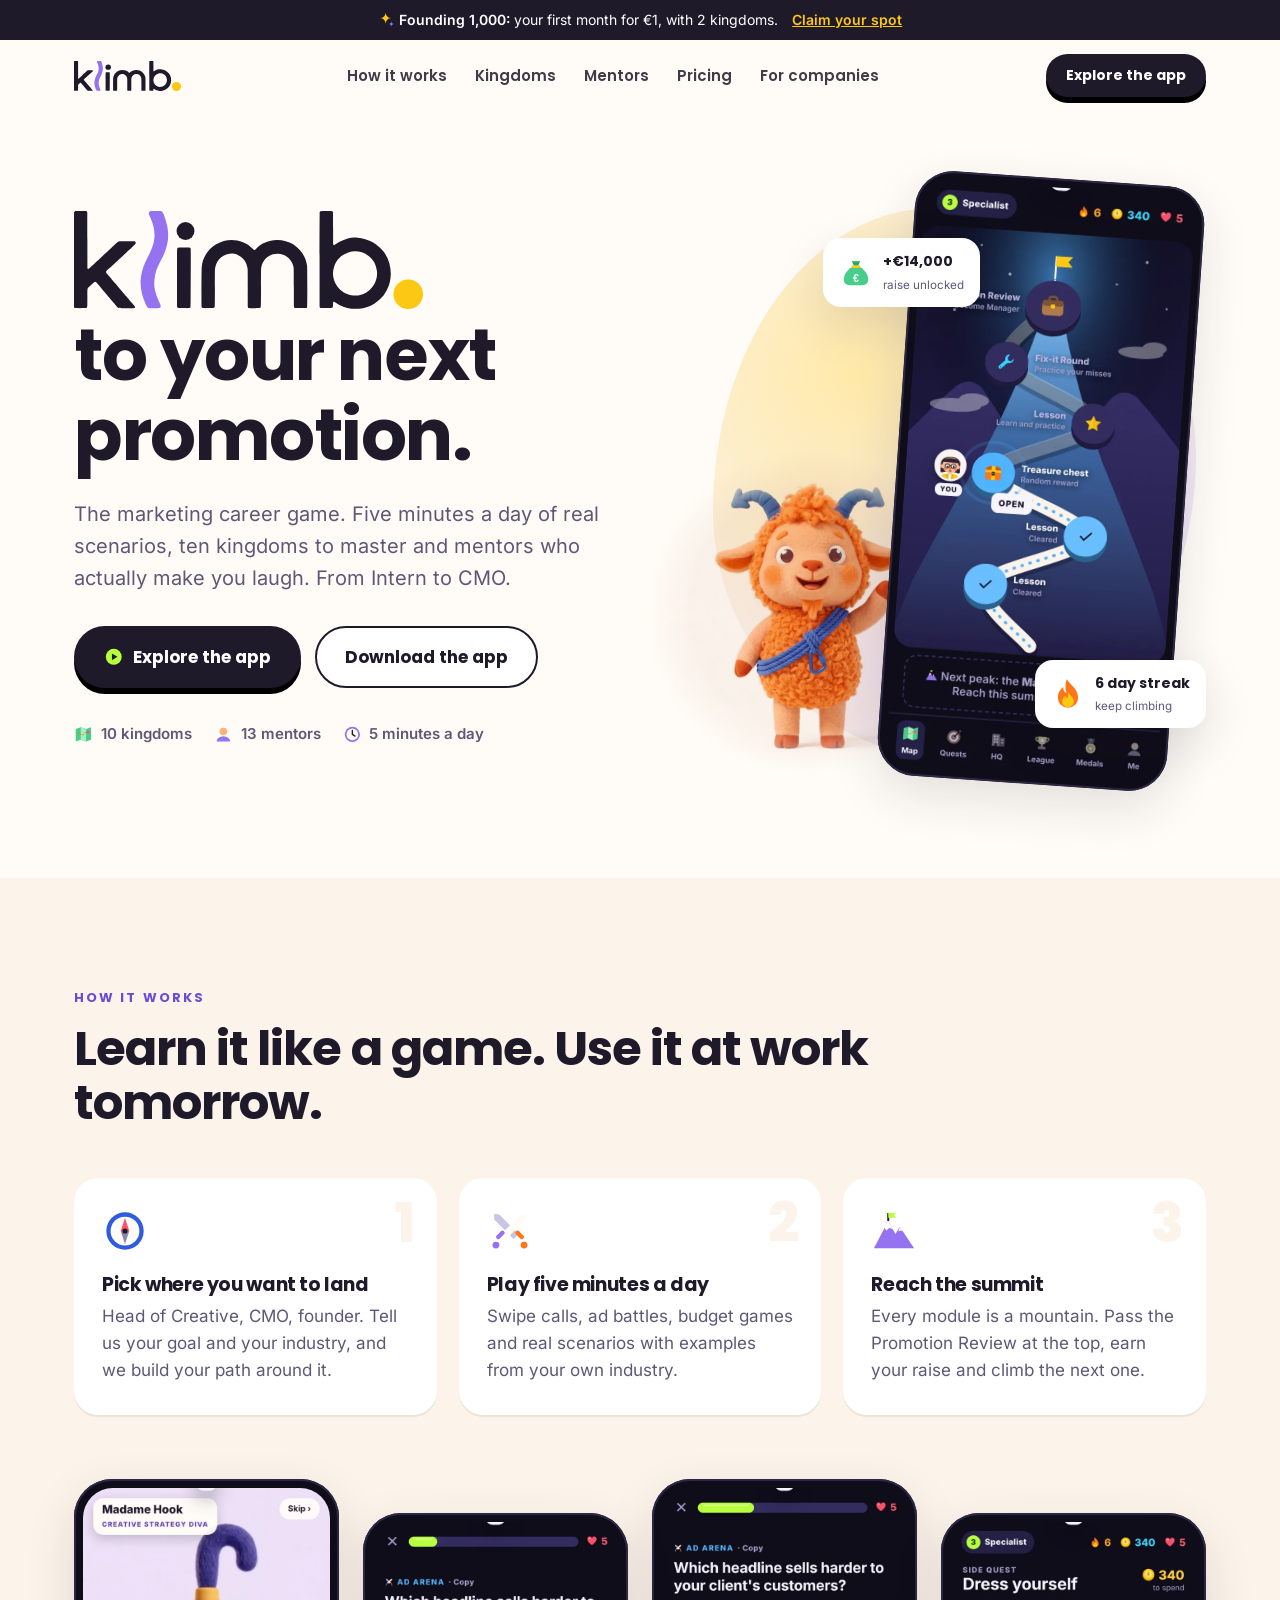
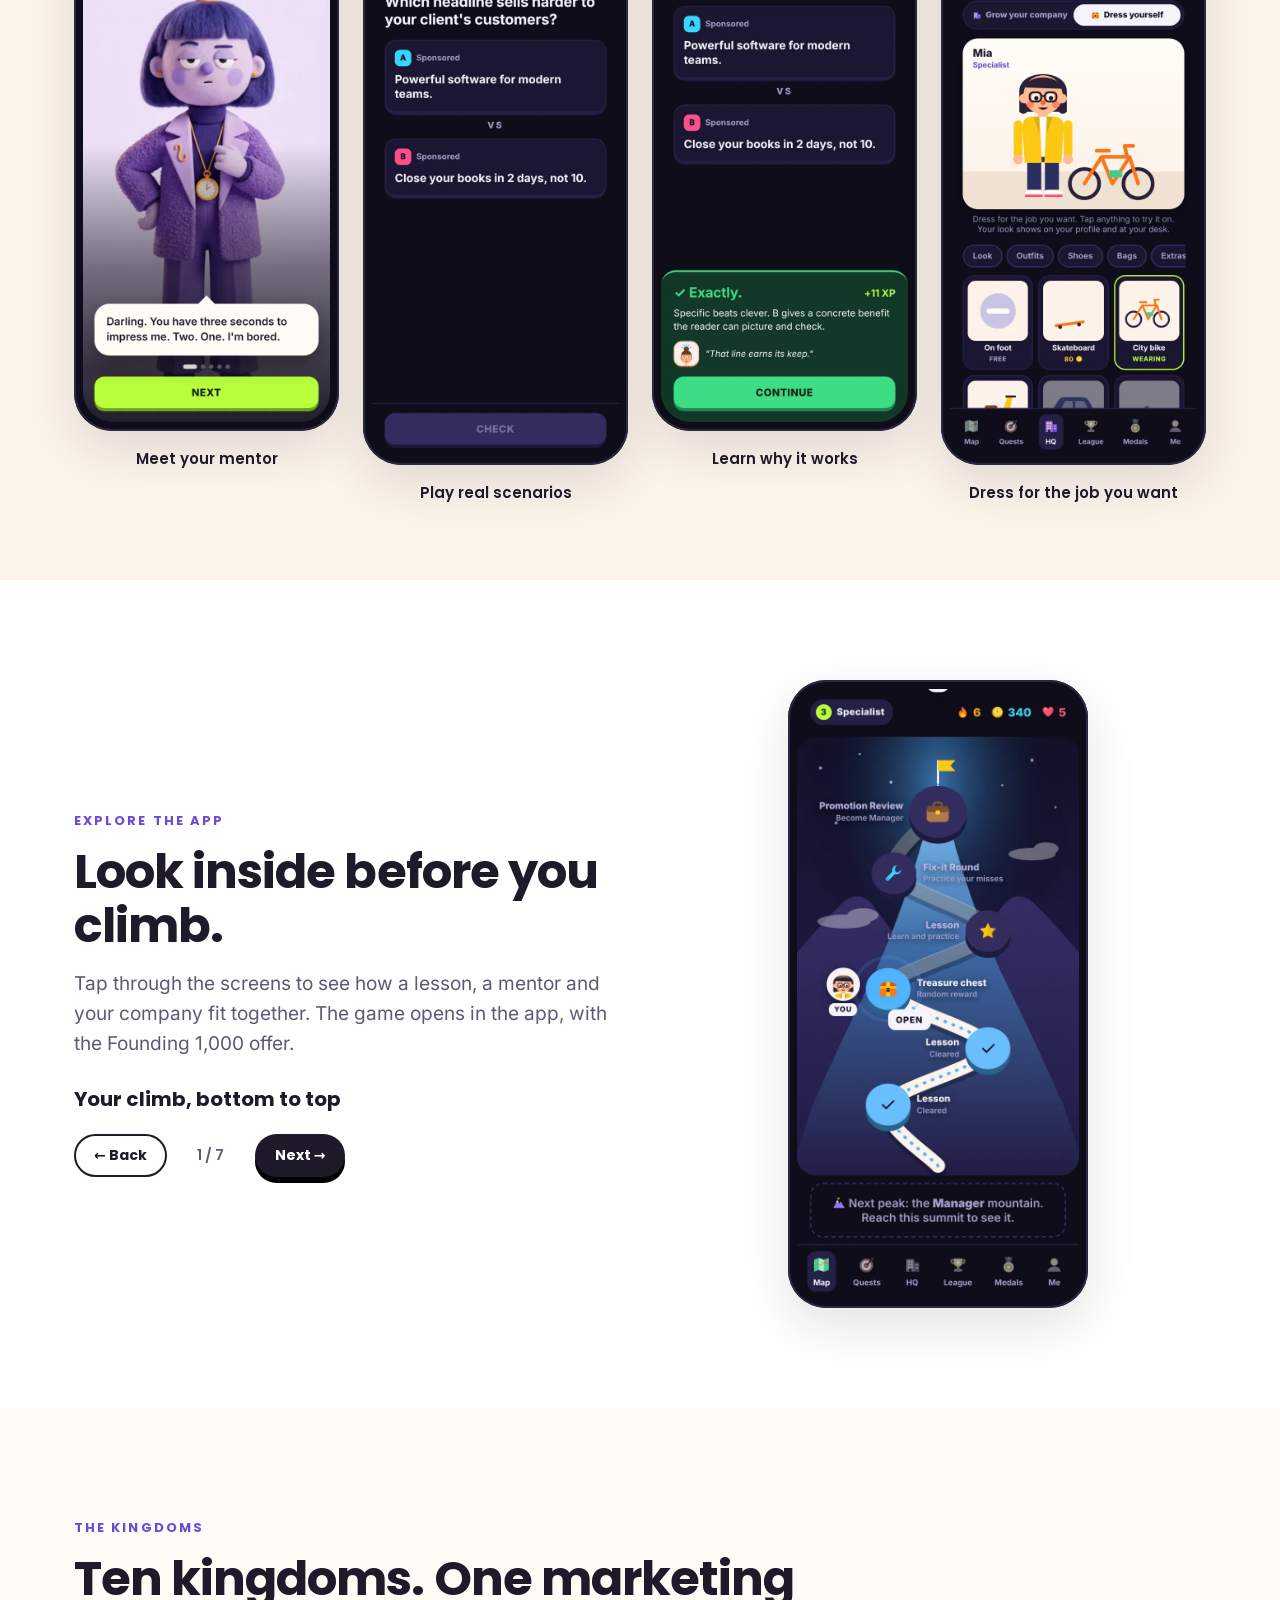
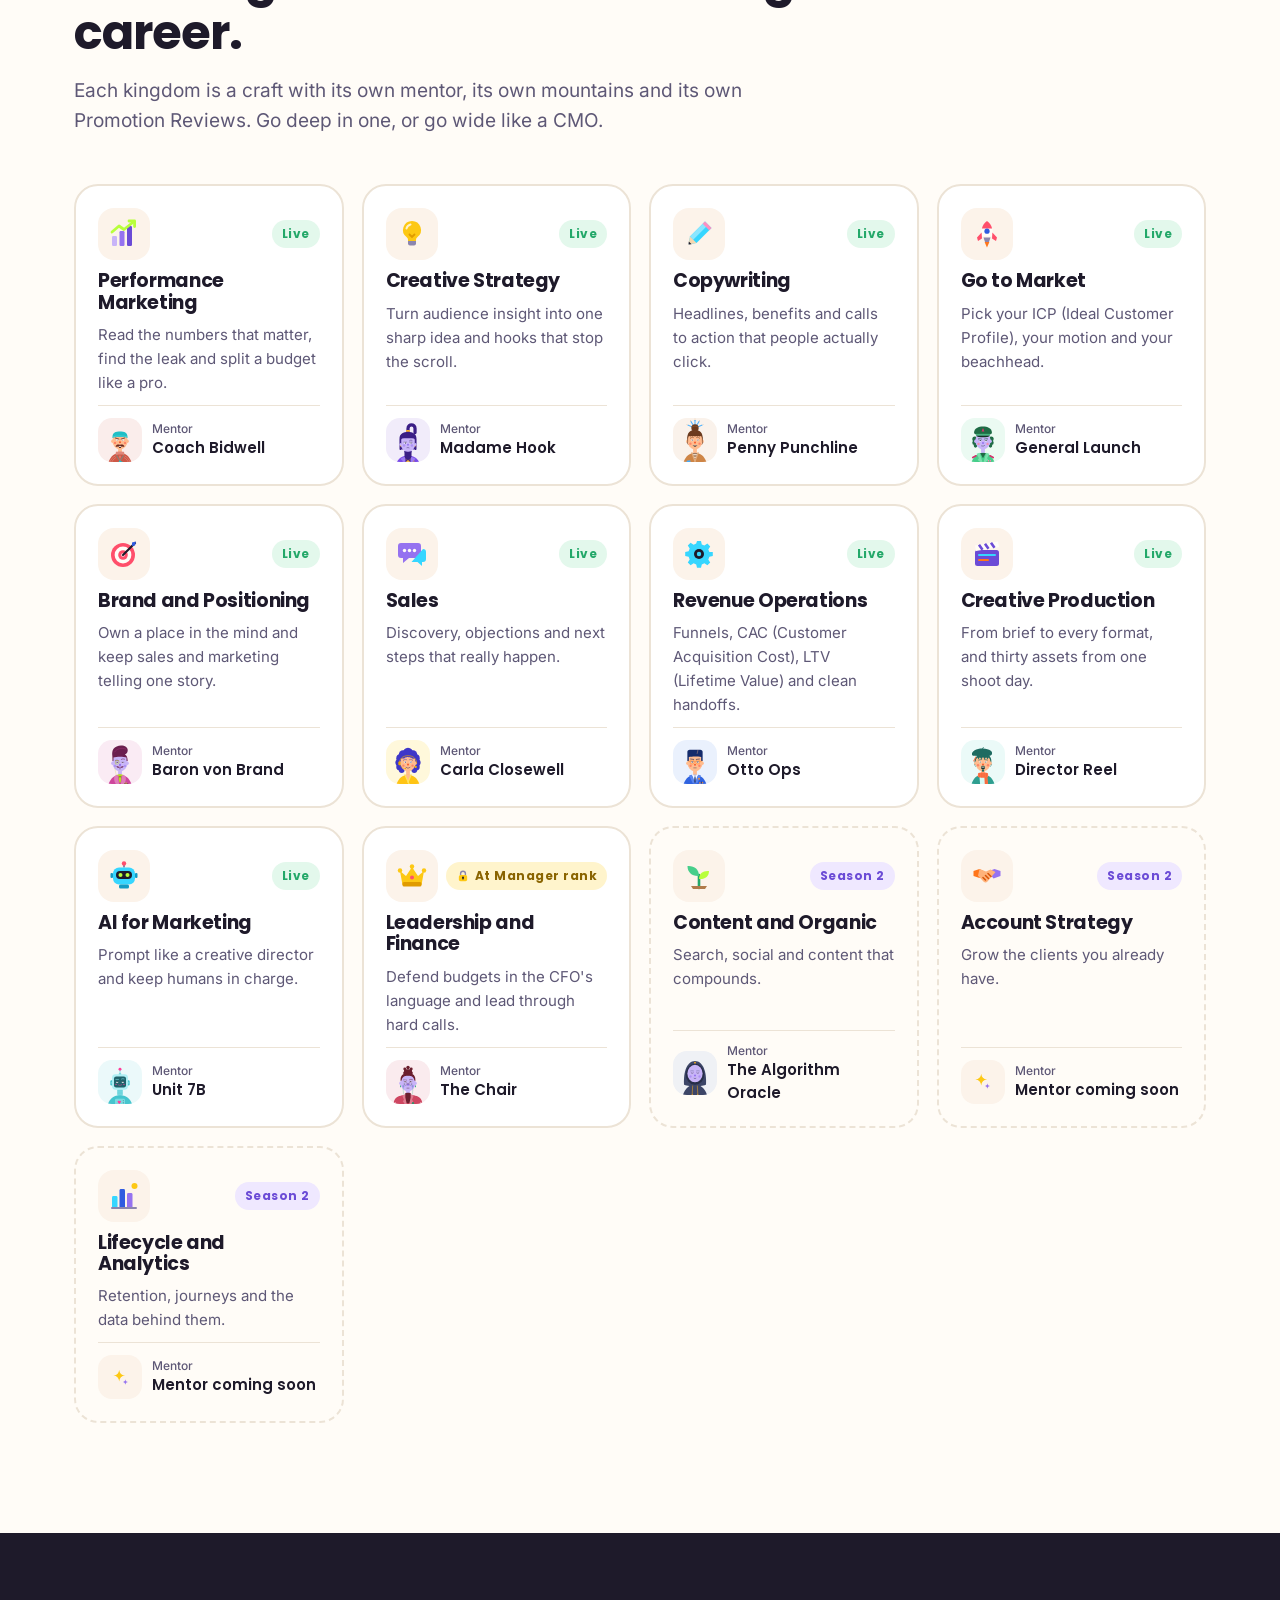
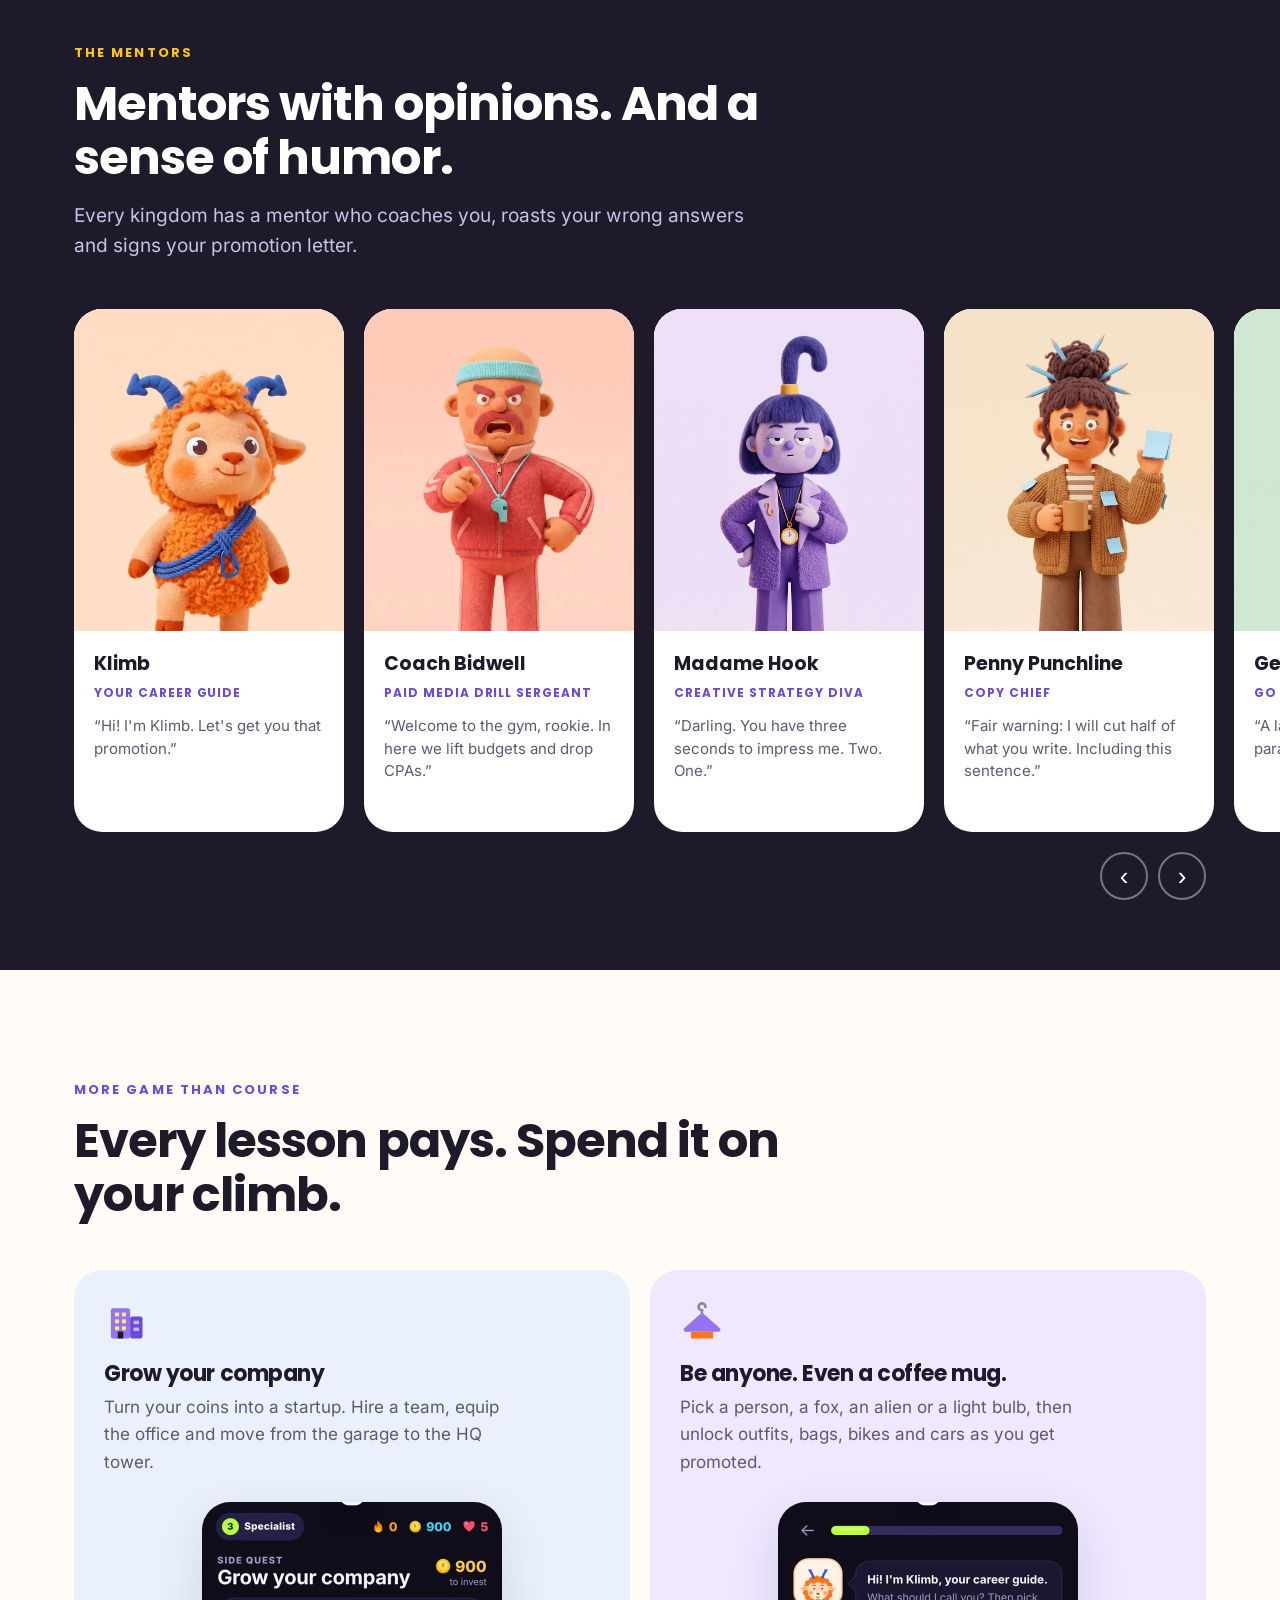
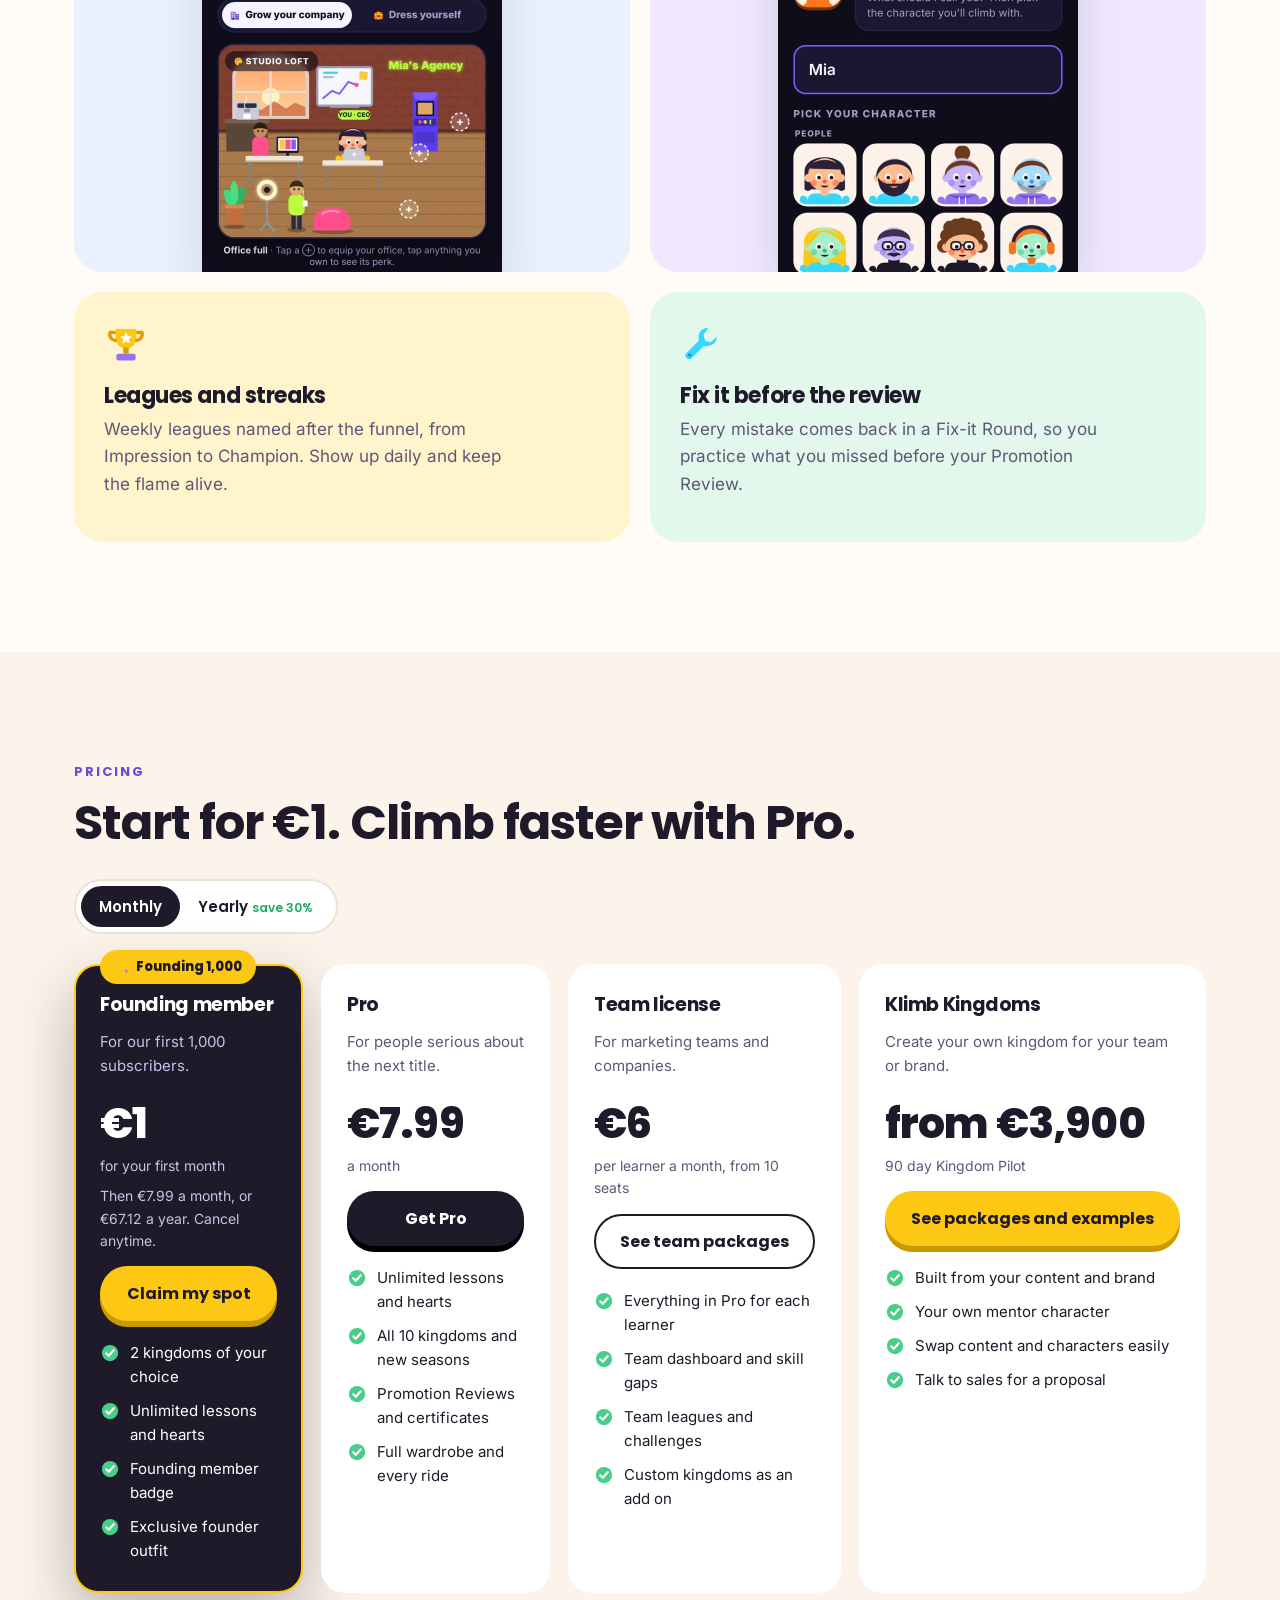
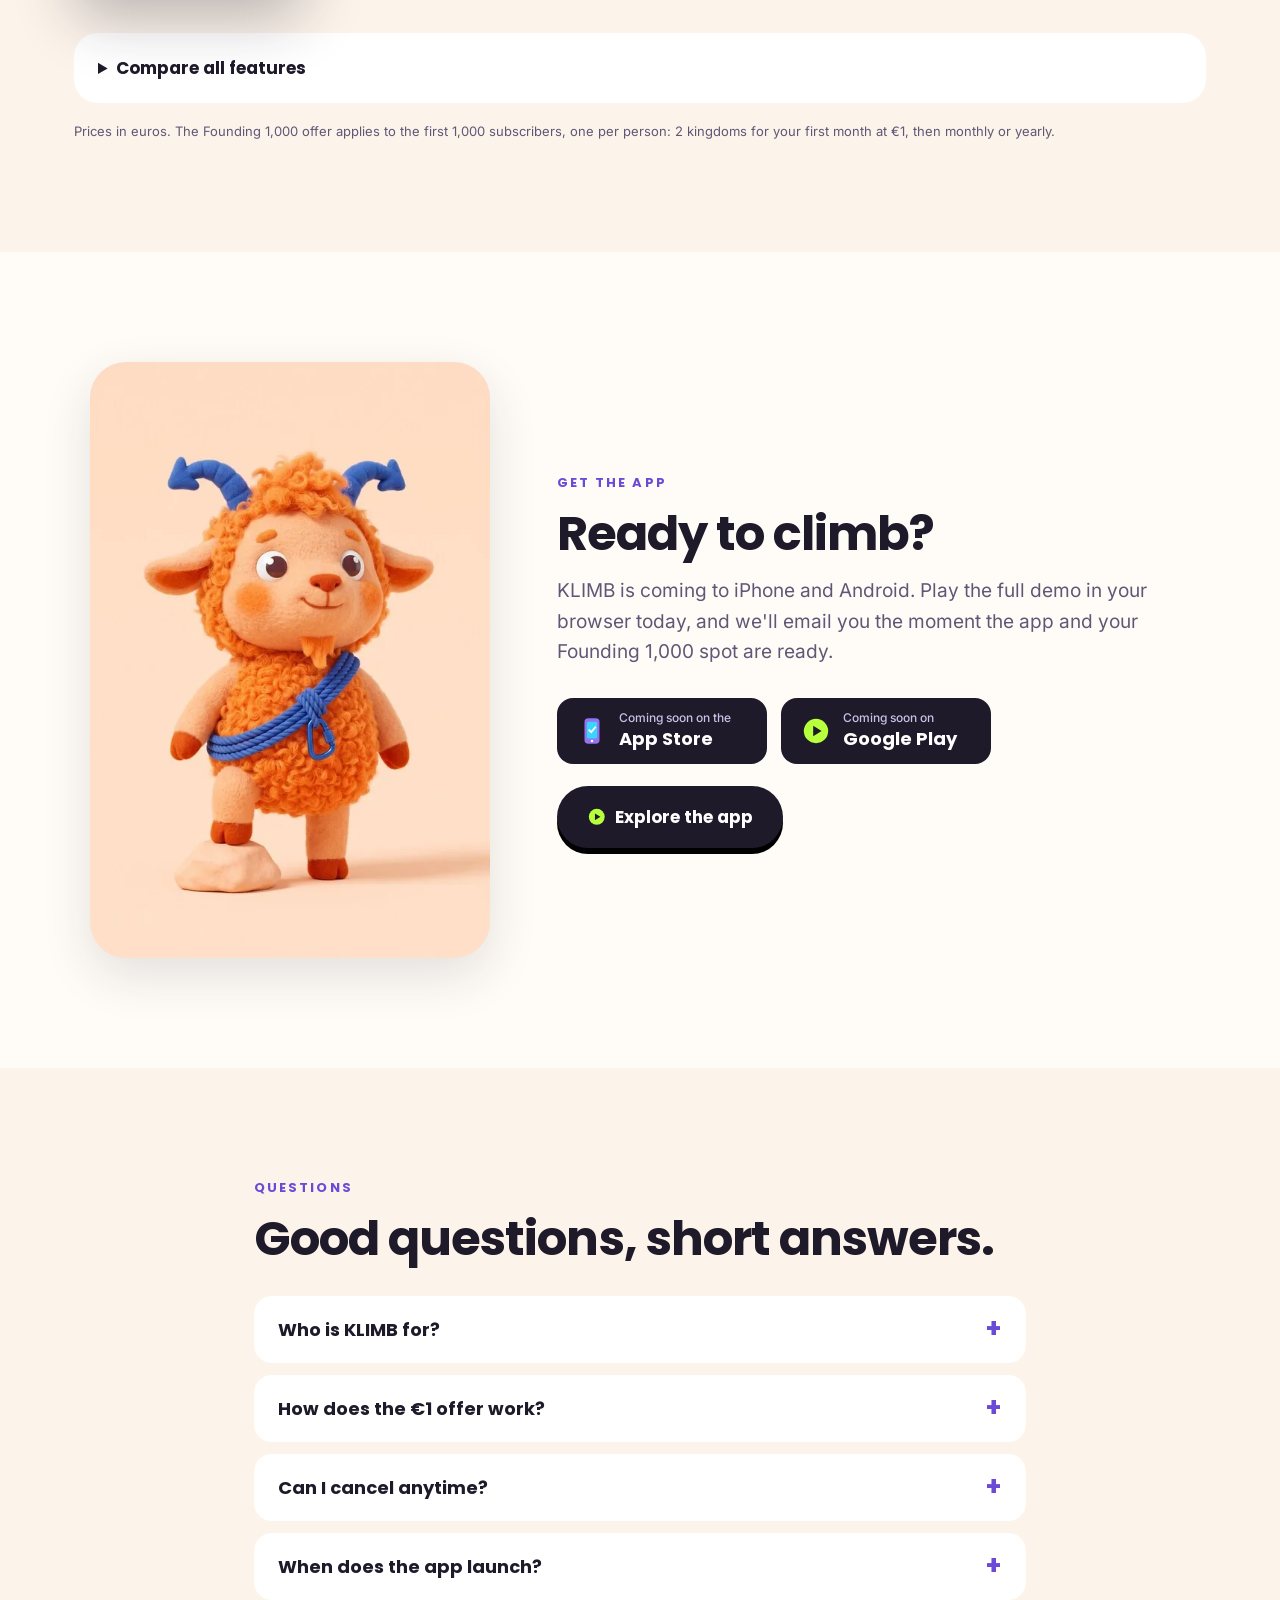
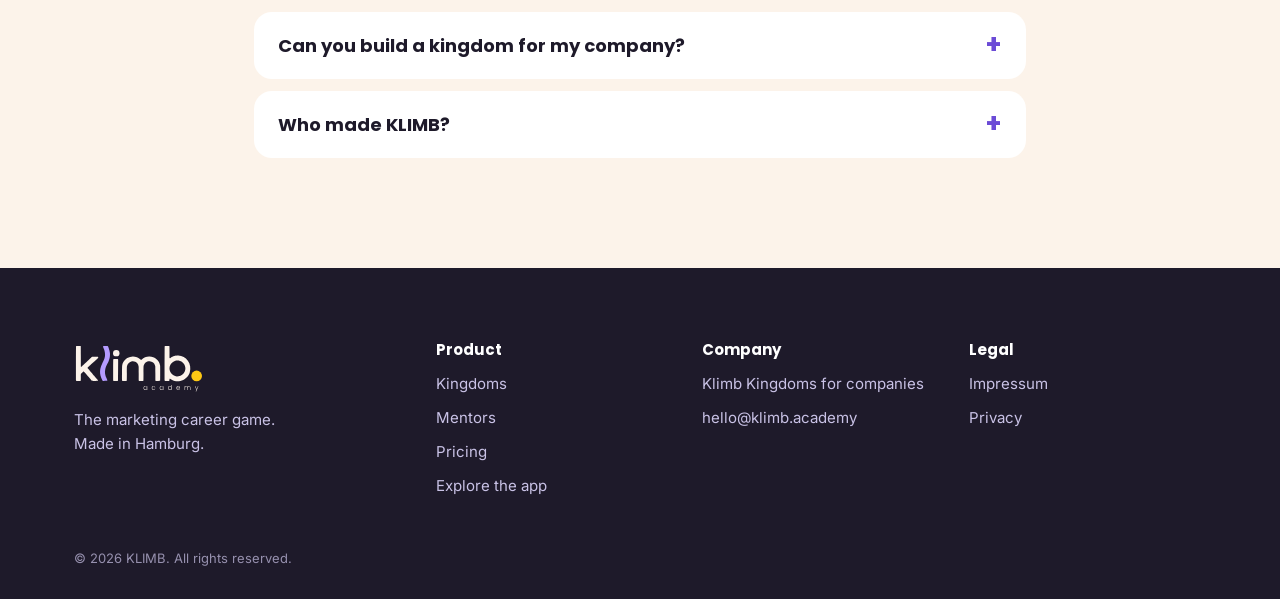
==== commit ecc69d65: "Launch B2B page, new pricing table and app tour - Pricing: Founding 1,000 (first month for €1, 2 kin" ====
--- a/index.html
+++ b/index.html
@@ -4,12 +4,12 @@
 <meta charset="utf-8">
 <meta name="viewport" content="width=device-width, initial-scale=1, viewport-fit=cover">
 <title>KLIMB · The marketing career game</title>
-<meta name="description" content="KLIMB is the marketing career game. Five minutes a day of real scenarios, ten kingdoms and mentors who make you laugh. Climb from Intern to CMO. Founding 1,000: 3 months for €1.">
+<meta name="description" content="KLIMB is the marketing career game. Five minutes a day of real scenarios, ten kingdoms and mentors who make you laugh. Climb from Intern to CMO. Founding 1,000: your first month for €1.">
 <link rel="canonical" href="https://klimb.academy/">
 <meta property="og:type" content="website">
 <meta property="og:url" content="https://klimb.academy/">
 <meta property="og:title" content="KLIMB · klimb. to your next promotion.">
-<meta property="og:description" content="The marketing career game. Five minutes a day, from Intern to CMO. Founding 1,000: 3 months for €1.">
+<meta property="og:description" content="The marketing career game. Five minutes a day, from Intern to CMO. Founding 1,000: your first month for €1.">
 <meta property="og:image" content="https://klimb.academy/assets/og.png">
 <meta name="twitter:card" content="summary_large_image">
 <meta name="theme-color" content="#FFFCF7">
@@ -22,7 +22,7 @@
 <svg width="0" height="0" style="position:absolute" aria-hidden="true"><symbol id="ki-barchart" viewBox="0 0 32 32"><rect x="4" y="16" width="5.5" height="12" rx="1.4" fill="#36D6FF"/><rect x="11.5" y="9" width="5.5" height="19" rx="1.4" fill="#2F5BE0"/><rect x="19" y="13" width="5.5" height="15" rx="1.4" fill="#9572F0"/><rect x="3" y="27" width="26" height="2" rx="1" fill="#8C86AE"/><circle cx="26.5" cy="6" r="3" fill="#FDC814"/></symbol><symbol id="ki-bolt" viewBox="0 0 32 32"><path d="M18.5 2 6 18h8.5l-2 12L26 13h-8.5z" fill="#FDC814"/><path d="M18.5 2 14 13h3.5z" fill="#FFE27A"/></symbol><symbol id="ki-box" viewBox="0 0 32 32"><path d="M16 3.5 28 9v14l-12 5.5L4 23V9z" fill="#B07A4A"/><path d="M16 3.5 28 9l-12 5.5L4 9z" fill="#FFB27A"/><path d="M16 14.5v14L4 23V9z" fill="#7E5230"/><path d="M10 6.2l12 5.5v4l-3 1.4v-4L7 7.6z" fill="#FDC814"/></symbol><symbol id="ki-brain" viewBox="0 0 32 32"><path d="M15 6.5a4 4 0 0 0-7.4 1.4A4.6 4.6 0 0 0 5 16a4.6 4.6 0 0 0 2.6 7.6A4.4 4.4 0 0 0 15 25z" fill="#FF8FC0"/><path d="M17 6.5a4 4 0 0 1 7.4 1.4A4.6 4.6 0 0 1 27 16a4.6 4.6 0 0 1-2.6 7.6A4.4 4.4 0 0 1 17 25z" fill="#C8B4F8"/><path d="M10 12.5c1.5 0 2.5 1 2.5 2.5M9 19c1.6-.6 3.4.2 3.8 1.8M22 12.5c-1.5 0-2.5 1-2.5 2.5M23 19c-1.6-.6-3.4.2-3.8 1.8" stroke="#1E1A2A" stroke-width="1.6" fill="none" stroke-linecap="round" opacity=".55"/></symbol><symbol id="ki-briefcase" viewBox="0 0 32 32"><path d="M11.5 9V7.5A2.5 2.5 0 0 1 14 5h4a2.5 2.5 0 0 1 2.5 2.5V9" stroke="#7E5230" stroke-width="2.6" fill="none"/><rect x="3.5" y="9" width="25" height="18" rx="4" fill="#B07A4A"/><rect x="3.5" y="9" width="25" height="7" rx="3.5" fill="#7E5230"/><rect x="13.5" y="14" width="5" height="4.5" rx="1.2" fill="#FDC814"/></symbol><symbol id="ki-building" viewBox="0 0 32 32"><rect x="5" y="6" width="14" height="22" rx="1.5" fill="#9572F0"/><rect x="19" y="12" width="9" height="16" rx="1.5" fill="#6B4BD6"/><rect x="8" y="9" width="3" height="3" rx=".6" fill="#FFE27A"/><rect x="8" y="14" width="3" height="3" rx=".6" fill="#FFE27A"/><rect x="8" y="19" width="3" height="3" rx=".6" fill="#FFE27A"/><rect x="13" y="9" width="3" height="3" rx=".6" fill="#FFE27A"/><rect x="13" y="14" width="3" height="3" rx=".6" fill="#FFE27A"/><rect x="13" y="19" width="3" height="3" rx=".6" fill="#FFE27A"/><rect x="21.5" y="15" width="4" height="2.6" rx=".6" fill="#C8B4F8"/><rect x="21.5" y="20" width="4" height="2.6" rx=".6" fill="#C8B4F8"/><rect x="10" y="23" width="4" height="5" fill="#1E1A2A"/></symbol><symbol id="ki-bulb" viewBox="0 0 32 32"><path d="M16 3a9 9 0 0 0-5.5 16.1c1 .8 1.5 1.8 1.5 3V23h8v-.9c0-1.2.5-2.2 1.5-3A9 9 0 0 0 16 3z" fill="#FDC814"/><path d="M12 23h8v2.5a2 2 0 0 1-2 2h-4a2 2 0 0 1-2-2z" fill="#8C86AE"/><path d="M13.5 16.5l2.5 2.5 2.5-2.5" stroke="#E09B00" stroke-width="1.8" fill="none" stroke-linecap="round"/><path d="M10.5 10.5a5.5 5.5 0 0 1 4-4" stroke="#FFFCF7" stroke-width="2" fill="none" stroke-linecap="round" opacity=".8"/></symbol><symbol id="ki-chartup" viewBox="0 0 32 32"><rect x="4" y="18" width="5" height="10" rx="1.2" fill="#C8B4F8"/><rect x="11.5" y="13" width="5" height="15" rx="1.2" fill="#9572F0"/><rect x="19" y="8" width="5" height="20" rx="1.2" fill="#6B4BD6"/><path d="M4 14l7-6 5 3.5L26 3.5" stroke="#B8FF3C" stroke-width="2.8" fill="none" stroke-linecap="round" stroke-linejoin="round"/><path d="M21 3h5.6v5.6" stroke="#B8FF3C" stroke-width="2.8" fill="none" stroke-linecap="round" stroke-linejoin="round"/></symbol><symbol id="ki-chat" viewBox="0 0 32 32"><path d="M5 5h17a3 3 0 0 1 3 3v9a3 3 0 0 1-3 3h-9l-6 5v-5H5a3 3 0 0 1-3-3V8a3 3 0 0 1 3-3z" fill="#9572F0"/><path d="M27 11a3 3 0 0 1 3 3v7a3 3 0 0 1-3 3h-1v4l-4.5-4h-6" fill="#36D6FF"/><circle cx="8.5" cy="12.5" r="1.7" fill="#FFFCF7"/><circle cx="13.5" cy="12.5" r="1.7" fill="#FFFCF7"/><circle cx="18.5" cy="12.5" r="1.7" fill="#FFFCF7"/></symbol><symbol id="ki-check" viewBox="0 0 32 32"><circle cx="16" cy="16" r="13" fill="#46CE8A"/><path d="M10 16.5l4 4 8-9" stroke="#FFFCF7" stroke-width="3.4" fill="none" stroke-linecap="round" stroke-linejoin="round"/></symbol><symbol id="ki-chest" viewBox="0 0 32 32"><rect x="4" y="13" width="24" height="14" rx="2.5" fill="#FF751A"/><path d="M4 13a8 7 0 0 1 8-7h8a8 7 0 0 1 8 7z" fill="#D9550A"/><rect x="4" y="12" width="24" height="3.4" fill="#FDC814"/><rect x="13" y="6" width="6" height="21" fill="#FDC814"/><rect x="13.6" y="14.5" width="4.8" height="6" rx="1.2" fill="#1E1A2A"/><circle cx="16" cy="17" r="1" fill="#FDC814"/></symbol><symbol id="ki-clapper" viewBox="0 0 32 32"><rect x="4" y="12" width="24" height="16" rx="2.5" fill="#6B4BD6"/><path d="M4 7.5l23-4 1 5.5-23 4z" fill="#FFFCF7"/><path d="M8 6.8l3.5 5M14 5.7l3.5 5M20 4.7l3.5 5" stroke="#6B4BD6" stroke-width="2.6"/><rect x="7" y="16" width="18" height="2" rx="1" fill="#36D6FF"/><rect x="7" y="21" width="11" height="2" rx="1" fill="#FF751A"/></symbol><symbol id="ki-clock" viewBox="0 0 32 32"><circle cx="16" cy="16" r="13" fill="#9572F0"/><circle cx="16" cy="16" r="10" fill="#FFFCF7"/><path d="M16 9.5V16l4.5 3" stroke="#1E1A2A" stroke-width="2.4" fill="none" stroke-linecap="round"/></symbol><symbol id="ki-coin" viewBox="0 0 32 32"><circle cx="16" cy="16" r="13" fill="#E09B00"/><circle cx="16" cy="14.6" r="12" fill="#FDC814"/><circle cx="16" cy="14.6" r="8" fill="#FFE27A"/><path d="M14 10.2h4l-1 4.2 2.4 0-5.2 6.4 1.2-4.4h-2.6z" fill="#E09B00"/></symbol><symbol id="ki-compass" viewBox="0 0 32 32"><circle cx="16" cy="16" r="13" fill="#2F5BE0"/><circle cx="16" cy="16" r="10" fill="#FFFCF7"/><path d="M16 7l3 9h-6z" fill="#FF4F6B"/><path d="M16 25l-3-9h6z" fill="#8C86AE"/><circle cx="16" cy="16" r="1.8" fill="#1E1A2A"/></symbol><symbol id="ki-crown" viewBox="0 0 32 32"><path d="M4 11l6 5 6-9 6 9 6-5-2.5 14h-19z" fill="#FDC814"/><rect x="6.5" y="22" width="19" height="4.5" rx="1.5" fill="#E09B00"/><circle cx="4" cy="10.5" r="2.2" fill="#FDC814"/><circle cx="28" cy="10.5" r="2.2" fill="#FDC814"/><circle cx="16" cy="6.5" r="2.2" fill="#FDC814"/><circle cx="16" cy="17.5" r="2" fill="#FF4F6B"/></symbol><symbol id="ki-flame" viewBox="0 0 32 32"><path d="M15 2c2.5 5 10.5 8.5 10.5 17.5a9.5 9.5 0 0 1-19 0c0-5 2.6-8 5-10 0 3 1.2 5 3 5.6C13.5 10.5 13 6 15 2z" fill="#FF751A"/><path d="M16.5 14c1 3.5 5 5 5 9a5.5 5.5 0 0 1-11 0c0-3 2-4.5 3.4-5.6.3 1.6 1 2.4 1.8 2.7.4-2.4.2-4.2.8-6.1z" fill="#FDC814"/></symbol><symbol id="ki-gear" viewBox="0 0 32 32"><path d="M14 3h4l.8 3.4 2.6 1.1 3-1.9 2.8 2.8-1.9 3 1.1 2.6L29.8 14v4l-3.4.8-1.1 2.6 1.9 3-2.8 2.8-3-1.9-2.6 1.1L18 29.8h-4l-.8-3.4-2.6-1.1-3 1.9-2.8-2.8 1.9-3-1.1-2.6L2.2 18v-4l3.4-.8 1.1-2.6-1.9-3 2.8-2.8 3 1.9 2.6-1.1z" fill="#36D6FF"/><circle cx="16" cy="16" r="5" fill="#1E1A2A"/><circle cx="16" cy="16" r="2.2" fill="#36D6FF"/></symbol><symbol id="ki-handshake" viewBox="0 0 32 32"><path d="M2.5 11l6-2 5 2.5-5 6.5-6-2z" fill="#FF751A"/><path d="M29.5 11l-6-2-6.5 2.5 5.5 7 7-2.5z" fill="#9572F0"/><path d="M8.5 9l6.5 2.5 4.5-2 5 2.5-8 9.5c-1 1.2-2.7 1.3-3.8.2l-5.7-6z" fill="#FFB27A"/><path d="M12 17.5l2.5 2.5M14.5 15.5l3 3M17 13.5l3 3" stroke="#D9550A" stroke-width="1.6" stroke-linecap="round"/></symbol><symbol id="ki-hanger" viewBox="0 0 32 32"><path d="M16 9V7.5a2.5 2.5 0 1 1 2.5-2.5" stroke="#8C86AE" stroke-width="2" fill="none" stroke-linecap="round"/><path d="M16 9 3 20.5c-.8.8-.3 2.5 1 2.5h24c1.3 0 1.8-1.7 1-2.5z" fill="#9572F0"/><path d="M8 23h16v5H8z" fill="#FF751A"/></symbol><symbol id="ki-heart" viewBox="0 0 32 32"><path d="M16 27C7 20.5 3.5 16 3.5 11.2A6.2 6.2 0 0 1 16 8a6.2 6.2 0 0 1 12.5 3.2C28.5 16 25 20.5 16 27z" fill="#FF4F6B"/><path d="M8.5 9.6a3 3 0 0 1 3.4-.8" stroke="#FFFCF7" stroke-width="2" stroke-linecap="round" fill="none" opacity=".75"/></symbol><symbol id="ki-laptop" viewBox="0 0 32 32"><rect x="6" y="6.5" width="20" height="14" rx="2" fill="#8C86AE"/><rect x="8" y="8.5" width="16" height="10" rx="1" fill="#2F5BE0"/><path d="M10 15l3-3 2.5 2 4-4.5" stroke="#B8FF3C" stroke-width="1.8" fill="none" stroke-linecap="round" stroke-linejoin="round"/><path d="M3 22h26l-2 4H5z" fill="#C9C4E2"/></symbol><symbol id="ki-lock" viewBox="0 0 32 32"><path d="M10.5 14v-3.5a5.5 5.5 0 0 1 11 0V14" stroke="#8C86AE" stroke-width="3.2" fill="none"/><rect x="6.5" y="13.5" width="19" height="14.5" rx="4" fill="#FDC814"/><circle cx="16" cy="19.4" r="2.2" fill="#1E1A2A"/><rect x="15" y="20" width="2" height="4.4" rx="1" fill="#1E1A2A"/></symbol><symbol id="ki-map" viewBox="0 0 32 32"><path d="M3 7l8.5-3 9 3 8.5-3v21l-8.5 3-9-3L3 28z" fill="#46CE8A"/><path d="M11.5 4v21l9 3V7z" fill="#A6EEC6"/><path d="M7 13c3 0 4 4 7 4s4-5 7-5 3 3 5 3" stroke="#FF751A" stroke-width="1.8" fill="none" stroke-dasharray="2.4 2"/><circle cx="24" cy="12" r="2.4" fill="#FF4F6B"/></symbol><symbol id="ki-medal" viewBox="0 0 32 32"><path d="M9 2.5h5l3 9h-5zM23 2.5h-5l-3 9h5z" fill="#2F5BE0"/><path d="M14 2.5h4l-2 7z" fill="#7FA0FF"/><circle cx="16" cy="20" r="9" fill="#FDC814"/><circle cx="16" cy="20" r="6" fill="#E09B00"/><path d="M16 15.8l1.3 2.7 3 .4-2.2 2 .5 3-2.6-1.4-2.6 1.4.5-3-2.2-2 3-.4z" fill="#FFE27A"/></symbol><symbol id="ki-megaphone" viewBox="0 0 32 32"><path d="M5 13h5l13-7.5v21L10 19H5a2 2 0 0 1-2-2v-2a2 2 0 0 1 2-2z" fill="#FF751A"/><path d="M10 13l13-7.5v21L10 19z" fill="#FDC814"/><rect x="6.5" y="19" width="4" height="8" rx="1.5" fill="#D9550A"/><path d="M26 12.5a4.5 4.5 0 0 1 0 7" stroke="#8C86AE" stroke-width="2.2" fill="none" stroke-linecap="round"/></symbol><symbol id="ki-moneybag" viewBox="0 0 32 32"><path d="M12 5h8l-2.5 5h-3z" fill="#23A869"/><path d="M14.5 9.5h3c6 2 10 8 10 12.5 0 4-3 5.5-6 5.5h-11c-3 0-6-1.5-6-5.5 0-4.5 4-10.5 10-12.5z" fill="#46CE8A"/><rect x="12" y="8.6" width="8" height="2.6" rx="1.3" fill="#FDC814"/><text x="16" y="24.5" text-anchor="middle" font-family="Arial,sans-serif" font-weight="900" font-size="10" fill="#FFFCF7">€</text></symbol><symbol id="ki-mountain" viewBox="0 0 32 32"><path d="M2 28 12 9l5 9 3-5 10 15z" fill="#9572F0"/><path d="M12 9l3.2 6-2.4-1.2-2.2 2-1.4-2.6zM20 13l2 3.2-1.6-.6-1.4.8z" fill="#FFFCF7"/><path d="M12 9V3.5" stroke="#1E1A2A" stroke-width="1.4"/><path d="M12 3.5h5.5l-1.5 1.6 1.5 1.6H12z" fill="#B8FF3C"/></symbol><symbol id="ki-pencil" viewBox="0 0 32 32"><path d="M22 3.5l6.5 6.5-15 15-7.8 1.3 1.3-7.8z" fill="#36D6FF"/><path d="M22 3.5l3.2 3.2-15 15-3.2-3.2z" fill="#8BE6FF"/><path d="M7 18.5l6.5 6.5-7.8 1.3z" fill="#F6D7B0"/><path d="M5.8 23.4l2.8 2.8-3 .2z" fill="#1E1A2A"/><path d="M22 3.5l6.5 6.5-2.3 2.3-6.5-6.5z" fill="#FF8FC0"/></symbol><symbol id="ki-person_accman" viewBox="0 0 32 32"><circle cx="16" cy="10.5" r="6" fill="#C8B4F8"/><path d="M10 9a6 6 0 0 1 12 0c-3-1.6-9-1.6-12 0z" fill="#1E1A2A"/><path d="M5 29a11 9 0 0 1 22 0z" fill="#1E3FA8"/><path d="M14 20h4l-2 6z" fill="#FF4F6B"/></symbol><symbol id="ki-person_intern" viewBox="0 0 32 32"><circle cx="16" cy="10" r="6" fill="#FFB27A"/><path d="M9 8l7-4 7 4-7 3z" fill="#1E1A2A"/><path d="M22 8v4" stroke="#FDC814" stroke-width="1.4"/><path d="M5 29a11 9 0 0 1 22 0z" fill="#36D6FF"/></symbol><symbol id="ki-phone" viewBox="0 0 32 32"><rect x="8" y="2.5" width="16" height="27" rx="4" fill="#9572F0"/><rect x="10.5" y="6" width="11" height="18" rx="1.6" fill="#36D6FF"/><circle cx="16" cy="26.6" r="1.3" fill="#FFFCF7"/><path d="M13 15l2.2 2.2L19.5 12" stroke="#FFFCF7" stroke-width="2" fill="none" stroke-linecap="round"/></symbol><symbol id="ki-play" viewBox="0 0 32 32"><circle cx="16" cy="16" r="13" fill="#B8FF3C"/><path d="M13 10.5v11l9-5.5z" fill="#1E1A2A"/></symbol><symbol id="ki-puzzle" viewBox="0 0 32 32"><path d="M4 9h6a3 3 0 1 1 6 0h6v6a3 3 0 1 1 0 6v6H4z" fill="#9572F0"/><path d="M16 15a3 3 0 1 0 0 6v6H4V15z" fill="#FF751A"/></symbol><symbol id="ki-robot" viewBox="0 0 32 32"><rect x="15" y="2.5" width="2" height="5" fill="#8C86AE"/><circle cx="16" cy="3.5" r="2.2" fill="#FF4F6B"/><rect x="5" y="7.5" width="22" height="17" rx="6" fill="#36D6FF"/><rect x="8" y="11" width="16" height="8" rx="4" fill="#1E1A2A"/><circle cx="12.5" cy="15" r="2" fill="#B8FF3C"/><circle cx="19.5" cy="15" r="2" fill="#B8FF3C"/><rect x="2.5" y="13" width="2.5" height="5" rx="1" fill="#139CC4"/><rect x="27" y="13" width="2.5" height="5" rx="1" fill="#139CC4"/><rect x="11" y="24.5" width="10" height="4" rx="1.5" fill="#139CC4"/></symbol><symbol id="ki-rocket" viewBox="0 0 32 32"><path d="M16 3c5 3.5 6.5 9 5.5 15.5h-11C9.5 12 11 6.5 16 3z" fill="#FFFCF7"/><path d="M16 3c2.7 1.9 4.4 4.4 5.1 7.4H10.9C11.6 7.4 13.3 4.9 16 3z" fill="#FF4F6B"/><circle cx="16" cy="13.2" r="2.6" fill="#2F5BE0"/><path d="M10.6 14.5 6 19.5l1 3.5 4-2.5zM21.4 14.5l4.6 5-1 3.5-4-2.5z" fill="#FF4F6B"/><path d="M12.5 19.5h7L18 24h-4z" fill="#8C86AE"/><path d="M13.6 24h4.8L16 29.5z" fill="#FF751A"/></symbol><symbol id="ki-sparkle" viewBox="0 0 32 32"><path d="M14 3c.8 6.2 3.8 9.2 10 10-6.2.8-9.2 3.8-10 10-.8-6.2-3.8-9.2-10-10 6.2-.8 9.2-3.8 10-10z" fill="#FDC814"/><path d="M24.5 19c.4 3 1.8 4.4 4.8 4.8-3 .4-4.4 1.8-4.8 4.8-.4-3-1.8-4.4-4.8-4.8 3-.4 4.4-1.8 4.8-4.8z" fill="#9572F0"/></symbol><symbol id="ki-sprout" viewBox="0 0 32 32"><path d="M16 28V15" stroke="#23A869" stroke-width="2.6" stroke-linecap="round"/><path d="M16 16C16 9 11 5.5 4.5 6 4.5 12.5 9 16.5 16 16z" fill="#46CE8A"/><path d="M16 19c0-5.5 4-8.5 10-8 0 5.5-4 8.5-10 8z" fill="#B8FF3C"/><path d="M8 26h16l-2 3H10z" fill="#B07A4A"/></symbol><symbol id="ki-star" viewBox="0 0 32 32"><path d="M16 3.5l3.7 7.6 8.3 1.2-6 5.9 1.4 8.3L16 22.6l-7.4 3.9L10 18.2l-6-5.9 8.3-1.2z" fill="#FDC814"/><path d="M16 3.5l3.7 7.6 8.3 1.2-6 5.9 1.4 8.3L16 22.6z" fill="#E09B00" opacity=".35"/></symbol><symbol id="ki-swirl" viewBox="0 0 32 32"><circle cx="16" cy="16" r="13" fill="#9572F0"/><path d="M16 16.5a2.5 2.5 0 1 1 2.5-2.5 5 5 0 0 1-5 5 7.5 7.5 0 0 1-7.5-7.5A10 10 0 0 1 16 1.5" stroke="#36D6FF" stroke-width="2.8" fill="none" stroke-linecap="round" transform="translate(.5 4)"/><circle cx="16.5" cy="17.5" r="1.6" fill="#FFFCF7"/></symbol><symbol id="ki-swords" viewBox="0 0 32 32"><path d="M5 4l3.5.5L22 18l-3.5 3.5L5 8z" fill="#C9C4E2"/><path d="M27 4l-3.5.5L10 18l3.5 3.5L27 8z" fill="#FFFCF7"/><path d="M17 20.5l5 5M15 20.5l-5 5" stroke="#1E1A2A" stroke-width="0" /><rect x="19.2" y="17.2" width="7" height="3" rx="1.2" transform="rotate(45 22.7 18.7)" fill="#FF751A"/><rect x="5.8" y="17.2" width="7" height="3" rx="1.2" transform="rotate(-45 9.3 18.7)" fill="#9572F0"/><circle cx="25.8" cy="25.8" r="2.4" fill="#FF751A"/><circle cx="6.2" cy="25.8" r="2.4" fill="#9572F0"/></symbol><symbol id="ki-tap" viewBox="0 0 32 32"><path d="M13 15V6.5a2.3 2.3 0 0 1 4.6 0V14l6.5 1.5c1.6.4 2.6 2 2.3 3.6l-1.5 7.4a3 3 0 0 1-3 2.5h-7.3a3 3 0 0 1-2.4-1.2l-5-6.6a2.2 2.2 0 0 1 3.2-3z" fill="#FFB27A"/><path d="M8.5 6.5a7 7 0 0 1 13.4-.4" stroke="#36D6FF" stroke-width="2.2" fill="none" stroke-linecap="round"/></symbol><symbol id="ki-target" viewBox="0 0 32 32"><circle cx="15" cy="17" r="12" fill="#FF4F6B"/><circle cx="15" cy="17" r="8.4" fill="#FFFCF7"/><circle cx="15" cy="17" r="4.8" fill="#FF4F6B"/><circle cx="15" cy="17" r="1.8" fill="#FFFCF7"/><path d="M15 17 27 5" stroke="#1E1A2A" stroke-width="2.2" stroke-linecap="round"/><path d="M24 4.5l4-1-1 4-3 .5z" fill="#2F5BE0"/></symbol><symbol id="ki-trophy" viewBox="0 0 32 32"><path d="M8.5 5h15v7a7.5 7.5 0 0 1-15 0z" fill="#FDC814"/><path d="M8.5 7.5H4.5a4.5 4.5 0 0 0 4.8 6M23.5 7.5h4a4.5 4.5 0 0 1-4.8 6" stroke="#E09B00" stroke-width="2.4" fill="none"/><rect x="14" y="18.5" width="4" height="4.5" fill="#E09B00"/><rect x="9" y="23" width="14" height="5" rx="1.5" fill="#9572F0"/><path d="M16 7.5l1.3 2.7 3 .4-2.2 2 .6 3-2.7-1.5-2.7 1.5.6-3-2.2-2 3-.4z" fill="#FFFCF7"/></symbol><symbol id="ki-user" viewBox="0 0 32 32"><circle cx="16" cy="11" r="6.5" fill="#FFB27A"/><path d="M4.5 28a11.5 9 0 0 1 23 0z" fill="#9572F0"/></symbol><symbol id="ki-wrench" viewBox="0 0 32 32"><path d="M20.5 4.2a7 7 0 0 0-6.7 9.3L4.8 22.5a2.6 2.6 0 0 0 3.7 3.7l9-9a7 7 0 0 0 9.3-6.7l-4.3 4.3-4.2-1.2-1.2-4.2z" fill="#36D6FF"/><circle cx="7" cy="24" r="1.3" fill="#139CC4"/></symbol></svg>
 <a class="skip" href="#main">Skip to content</a>
 
-<div class="promo-bar"><span><svg class="ic" aria-hidden="true"><use href="#ki-sparkle"/></svg> <b>Founding 1,000:</b> your first 3 months of Pro for €1.</span><a href="#pricing">Claim your spot</a></div>
+<div class="promo-bar"><span><svg class="ic" aria-hidden="true"><use href="#ki-sparkle"/></svg> <b>Founding 1,000:</b> your first month for €1, with 2 kingdoms.</span><a href="#pricing">Claim your spot</a></div>
 
 <header class="nav" id="top">
   <a class="brand" href="#top" aria-label="KLIMB home"><img src="assets/logo/klimb-logo.svg" alt="klimb." width="112" height="31"></a>
@@ -31,10 +31,10 @@
     <a href="#kingdoms">Kingdoms</a>
     <a href="#mentors">Mentors</a>
     <a href="#pricing">Pricing</a>
-    <a href="#teams">For companies</a>
+    <a href="companies.html">For companies</a>
   </nav>
   <div class="nav-cta">
-    <a class="btn btn-ink btn-sm" href="play/">Try it free</a>
+    <a class="btn btn-ink btn-sm" href="#app">Explore the app</a>
     <button class="burger" aria-label="Open menu" aria-expanded="false" aria-controls="links"><span></span><span></span></button>
   </div>
 </header>
@@ -48,7 +48,7 @@
       <h1><img class="h1-logo" src="assets/logo/klimb-logo.svg" alt="klimb." width="290" height="82"><span>to your next promotion.</span></h1>
       <p class="lead">The marketing career game. Five minutes a day of real scenarios, ten kingdoms to master and mentors who actually make you laugh. From Intern to CMO.</p>
       <div class="cta-row">
-        <a class="btn btn-ink btn-lg" href="play/"><svg class="ic" aria-hidden="true"><use href="#ki-play"/></svg> Play in your browser</a>
+        <a class="btn btn-ink btn-lg" href="#app"><svg class="ic" aria-hidden="true"><use href="#ki-play"/></svg> Explore the app</a>
         <a class="btn btn-ghost btn-lg" href="#download">Download the app</a>
       </div>
       <ul class="proof">
@@ -83,6 +83,32 @@
       <figure><div class="phone"><img src="assets/shots/lesson-right.webp" alt="Correct answer feedback with XP earned" loading="lazy" width="600" height="1299"></div><figcaption>Learn why it works</figcaption></figure>
       <figure><div class="phone"><img src="assets/shots/dress.webp" alt="Dress yourself wardrobe with a city bike" loading="lazy" width="600" height="1299"></div><figcaption>Dress for the job you want</figcaption></figure>
     </div>
+  </div>
+</section>
+
+<!-- APP TOUR -->
+<section class="app-tour" id="app">
+  <div class="wrap tour-grid">
+    <div>
+      <p class="eyebrow">Explore the app</p>
+      <h2>Look inside before you climb.</h2>
+      <p class="sub">Tap through the screens to see how a lesson, a mentor and your company fit together. The game opens in the app, with the Founding 1,000 offer.</p>
+      <p class="tour-caption" id="tourCap" aria-live="polite"></p>
+      <div class="tour-ctrl">
+        <button class="btn btn-ghost btn-sm" id="tPrev" aria-label="Previous screen">&larr; Back</button>
+        <span id="tCount"></span>
+        <button class="btn btn-ink btn-sm" id="tNext" aria-label="Next screen">Next &rarr;</button>
+      </div>
+    </div>
+    <div class="tour-phone"><div class="phone tour-frame">
+<img class="tscreen on" src="assets/shots/map.webp" alt="Your climb, bottom to top" data-cap="Your climb, bottom to top" width="600" height="1299" loading="lazy">
+<img class="tscreen" src="assets/shots/intro.webp" alt="Meet your mentor" data-cap="Meet your mentor" width="600" height="1299" loading="lazy">
+<img class="tscreen" src="assets/shots/lesson.webp" alt="Play real scenarios" data-cap="Play real scenarios" width="600" height="1299" loading="lazy">
+<img class="tscreen" src="assets/shots/lesson-right.webp" alt="Learn why it works" data-cap="Learn why it works" width="600" height="1299" loading="lazy">
+<img class="tscreen" src="assets/shots/pick.webp" alt="Be anyone, even a coffee mug" data-cap="Be anyone, even a coffee mug" width="600" height="1299" loading="lazy">
+<img class="tscreen" src="assets/shots/hq.webp" alt="Grow your company" data-cap="Grow your company" width="600" height="1299" loading="lazy">
+<img class="tscreen" src="assets/shots/dress.webp" alt="Dress for the job you want" data-cap="Dress for the job you want" width="600" height="1299" loading="lazy">
+    </div></div>
   </div>
 </section>
 
@@ -153,103 +179,74 @@
 <section class="pricing" id="pricing">
   <div class="wrap">
     <p class="eyebrow">Pricing</p>
-    <h2>Start free. Climb faster with Pro.</h2>
-    <div class="bill" role="group" aria-label="Billing period"><button class="on" data-bill="m">Monthly</button><button data-bill="y">Yearly <span>save 37%</span></button></div>
+    <h2>Start for €1. Climb faster with Pro.</h2>
+    <div class="bill" role="group" aria-label="Billing period"><button class="on" data-bill="m">Monthly</button><button data-bill="y">Yearly <span>save 30%</span></button></div>
     <div class="plans">
-      <article class="plan">
-        <h3>Free</h3><p class="pdesc">For curious climbers.</p>
-        <div class="price"><b>€0</b><span>forever</span></div>
-        <a class="btn btn-ghost" href="play/">Start free</a>
-        <ul><li><svg class="ic" aria-hidden="true"><use href="#ki-check"/></svg> 5 lessons a day</li><li><svg class="ic" aria-hidden="true"><use href="#ki-check"/></svg> 2 kingdoms of your choice</li><li><svg class="ic" aria-hidden="true"><use href="#ki-check"/></svg> Streaks and weekly leagues</li><li><svg class="ic" aria-hidden="true"><use href="#ki-check"/></svg> Starter wardrobe</li></ul>
-      </article>
       <article class="plan hot">
         <div class="ribbon"><svg class="ic" aria-hidden="true"><use href="#ki-sparkle"/></svg> Founding 1,000</div>
-        <h3>Founding member</h3><p class="pdesc">Only for our first 1,000 subscribers.</p>
-        <div class="price"><b>€1</b><span>for your first 3 months</span></div>
-        <p class="then">Then €7.99 a month, or switch to yearly. Cancel anytime.</p>
+        <h3>Founding member</h3><p class="pdesc">For our first 1,000 subscribers.</p>
+        <div class="price"><b>€1</b><span>for your first month</span></div>
+        <p class="then">Then €7.99 a month, or €67.12 a year. Cancel anytime.</p>
         <a class="btn btn-yellow" href="#download">Claim my spot</a>
-        <ul><li><svg class="ic" aria-hidden="true"><use href="#ki-check"/></svg> Everything in Pro</li><li><svg class="ic" aria-hidden="true"><use href="#ki-check"/></svg> Founding member badge</li><li><svg class="ic" aria-hidden="true"><use href="#ki-check"/></svg> Exclusive founder outfit</li><li><svg class="ic" aria-hidden="true"><use href="#ki-check"/></svg> Vote on the next kingdoms</li></ul>
+        <ul>
+          <li><svg class="ic" aria-hidden="true"><use href="#ki-check"/></svg> 2 kingdoms of your choice</li>
+          <li><svg class="ic" aria-hidden="true"><use href="#ki-check"/></svg> Unlimited lessons and hearts</li>
+          <li><svg class="ic" aria-hidden="true"><use href="#ki-check"/></svg> Founding member badge</li>
+          <li><svg class="ic" aria-hidden="true"><use href="#ki-check"/></svg> Exclusive founder outfit</li>
+        </ul>
       </article>
       <article class="plan">
         <h3>Pro</h3><p class="pdesc">For people serious about the next title.</p>
-        <div class="price"><b class="pm">€7.99</b><b class="py">€59.99</b><span class="pm">a month</span><span class="py">a year, about €5 a month</span></div>
+        <div class="price"><b class="pm">€7.99</b><b class="py">€67.12</b><span class="pm">a month</span><span class="py">a year, about €5.59 a month</span></div>
         <a class="btn btn-ink" href="#download">Get Pro</a>
-        <ul><li><svg class="ic" aria-hidden="true"><use href="#ki-check"/></svg> Unlimited lessons and hearts</li><li><svg class="ic" aria-hidden="true"><use href="#ki-check"/></svg> All 10 kingdoms and new seasons</li><li><svg class="ic" aria-hidden="true"><use href="#ki-check"/></svg> Promotion Reviews and certificates</li><li><svg class="ic" aria-hidden="true"><use href="#ki-check"/></svg> Full wardrobe and every ride</li></ul>
+        <ul>
+          <li><svg class="ic" aria-hidden="true"><use href="#ki-check"/></svg> Unlimited lessons and hearts</li>
+          <li><svg class="ic" aria-hidden="true"><use href="#ki-check"/></svg> All 10 kingdoms and new seasons</li>
+          <li><svg class="ic" aria-hidden="true"><use href="#ki-check"/></svg> Promotion Reviews and certificates</li>
+          <li><svg class="ic" aria-hidden="true"><use href="#ki-check"/></svg> Full wardrobe and every ride</li>
+        </ul>
       </article>
       <article class="plan">
-        <h3>Teams</h3><p class="pdesc">For marketing teams and companies.</p>
+        <h3>Team license</h3><p class="pdesc">For marketing teams and companies.</p>
         <div class="price"><b>€6</b><span>per learner a month, from 10 seats</span></div>
-        <a class="btn btn-ghost" href="#teams">See Klimb Kingdoms</a>
-        <ul><li><svg class="ic" aria-hidden="true"><use href="#ki-check"/></svg> Everything in Pro for each learner</li><li><svg class="ic" aria-hidden="true"><use href="#ki-check"/></svg> Team dashboard and skill gaps</li><li><svg class="ic" aria-hidden="true"><use href="#ki-check"/></svg> Team leagues and challenges</li><li><svg class="ic" aria-hidden="true"><use href="#ki-check"/></svg> Custom kingdoms as an add on</li></ul>
+        <a class="btn btn-ghost" href="companies.html#packages">See team packages</a>
+        <ul>
+          <li><svg class="ic" aria-hidden="true"><use href="#ki-check"/></svg> Everything in Pro for each learner</li>
+          <li><svg class="ic" aria-hidden="true"><use href="#ki-check"/></svg> Team dashboard and skill gaps</li>
+          <li><svg class="ic" aria-hidden="true"><use href="#ki-check"/></svg> Team leagues and challenges</li>
+          <li><svg class="ic" aria-hidden="true"><use href="#ki-check"/></svg> Custom kingdoms as an add on</li>
+        </ul>
+      </article>
+      <article class="plan">
+        <h3>Klimb Kingdoms</h3><p class="pdesc">Create your own kingdom for your team or brand.</p>
+        <div class="price"><b>from €3,900</b><span>90 day Kingdom Pilot</span></div>
+        <a class="btn btn-yellow" href="companies.html">See packages and examples</a>
+        <ul>
+          <li><svg class="ic" aria-hidden="true"><use href="#ki-check"/></svg> Built from your content and brand</li>
+          <li><svg class="ic" aria-hidden="true"><use href="#ki-check"/></svg> Your own mentor character</li>
+          <li><svg class="ic" aria-hidden="true"><use href="#ki-check"/></svg> Swap content and characters easily</li>
+          <li><svg class="ic" aria-hidden="true"><use href="#ki-check"/></svg> Talk to sales for a proposal</li>
+        </ul>
       </article>
     </div>
     <details class="compare">
       <summary>Compare all features</summary>
       <div class="tbl-wrap"><table>
-        <thead><tr><th scope="col">Feature</th><th scope="col">Free</th><th scope="col">Pro</th><th scope="col">Teams</th></tr></thead>
+        <thead><tr><th scope="col">Feature</th><th scope="col">Founding member</th><th scope="col">Pro</th><th scope="col">Team license</th></tr></thead>
         <tbody>
-          <tr><th scope="row">Lessons a day</th><td>5</td><td>Unlimited</td><td>Unlimited</td></tr>
-          <tr><th scope="row">Kingdoms</th><td>2</td><td>All 10</td><td>All 10 plus custom</td></tr>
-          <tr><th scope="row">Hearts</th><td>5 a day</td><td>Unlimited</td><td>Unlimited</td></tr>
+          <tr><th scope="row">Lessons a day</th><td>Unlimited</td><td>Unlimited</td><td>Unlimited</td></tr>
+          <tr><th scope="row">Kingdoms</th><td>2 of your choice</td><td>All 10</td><td>All 10 plus custom</td></tr>
+          <tr><th scope="row">Hearts</th><td>Unlimited</td><td>Unlimited</td><td>Unlimited</td></tr>
           <tr><th scope="row">Fix-it Rounds and Review Rift</th><td><svg class="ic" aria-hidden="true"><use href="#ki-check"/></svg></td><td><svg class="ic" aria-hidden="true"><use href="#ki-check"/></svg></td><td><svg class="ic" aria-hidden="true"><use href="#ki-check"/></svg></td></tr>
-          <tr><th scope="row">Promotion Reviews and certificates</th><td>1 kingdom</td><td><svg class="ic" aria-hidden="true"><use href="#ki-check"/></svg></td><td><svg class="ic" aria-hidden="true"><use href="#ki-check"/></svg></td></tr>
+          <tr><th scope="row">Promotion Reviews and certificates</th><td>In your 2 kingdoms</td><td><svg class="ic" aria-hidden="true"><use href="#ki-check"/></svg></td><td><svg class="ic" aria-hidden="true"><use href="#ki-check"/></svg></td></tr>
           <tr><th scope="row">Grow your company (HQ)</th><td><svg class="ic" aria-hidden="true"><use href="#ki-check"/></svg></td><td><svg class="ic" aria-hidden="true"><use href="#ki-check"/></svg></td><td><svg class="ic" aria-hidden="true"><use href="#ki-check"/></svg></td></tr>
-          <tr><th scope="row">Wardrobe and rides</th><td>Starter</td><td>Full</td><td>Full</td></tr>
+          <tr><th scope="row">Wardrobe and rides</th><td>Full</td><td>Full</td><td>Full</td></tr>
           <tr><th scope="row">Team dashboard</th><td>No</td><td>No</td><td><svg class="ic" aria-hidden="true"><use href="#ki-check"/></svg></td></tr>
           <tr><th scope="row">Custom kingdom and mentor</th><td>No</td><td>No</td><td>Add on</td></tr>
         </tbody>
       </table></div>
     </details>
-    <p class="fine">Prices include VAT. The Founding 1,000 offer applies to the first 1,000 Pro subscriptions, one per person.</p>
-  </div>
-</section>
-
-<!-- B2B -->
-<section class="teams" id="teams">
-  <div class="wrap">
-    <div class="teams-hero">
-      <div>
-        <p class="eyebrow light">Klimb Kingdoms for companies</p>
-        <h2>Your company, as a kingdom.</h2>
-        <p class="sub light">We turn your onboarding, product knowledge and training into a game your people actually finish. Your brand, your content and your own mentor character, built on the KLIMB engine.</p>
-        <div class="cta-row">
-          <a class="btn btn-yellow btn-lg" href="mailto:hello@klimb.academy?subject=Klimb%20Kingdoms%20for%20our%20company">Book a discovery call</a>
-          <a class="btn btn-line btn-lg" href="#pricing">Teams pricing</a>
-        </div>
-      </div>
-      <div class="kmock" aria-label="Example of a custom company kingdom">
-        <div class="kmock-top"><span class="tag">Example</span><b>Northwind Onboarding Kingdom</b></div>
-        <div class="kmock-body">
-          <div class="kmock-mentor"><img src="assets/2d/unit-7b.svg" alt=""><div><small>Your mentor</small><b>Captain Onboard</b><span>Designed in your brand colors</span></div></div>
-          <ol class="kmock-path">
-            <li class="done"><svg class="ic" aria-hidden="true"><use href="#ki-check"/></svg> Our story and values</li>
-            <li class="done"><svg class="ic" aria-hidden="true"><use href="#ki-check"/></svg> Products in 5 minutes</li>
-            <li class="cur"><svg class="ic" aria-hidden="true"><use href="#ki-chest"/></svg> Meet the customers</li>
-            <li><svg class="ic" aria-hidden="true"><use href="#ki-lock"/></svg> Tools and processes</li>
-            <li><svg class="ic" aria-hidden="true"><use href="#ki-briefcase"/></svg> First week review</li>
-          </ol>
-        </div>
-      </div>
-    </div>
-
-    <div class="uses">
-      <article><svg class="ic" aria-hidden="true"><use href="#ki-rocket"/></svg><h3>Employee onboarding</h3><p>New hires learn your story, products and ways of working in their first week, at their own pace.</p></article>
-      <article><svg class="ic" aria-hidden="true"><use href="#ki-brain"/></svg><h3>Product and sales training</h3><p>Turn launches, playbooks and objection handling into quests your teams replay before every call.</p></article>
-      <article><svg class="ic" aria-hidden="true"><use href="#ki-megaphone"/></svg><h3>Marketing upskilling</h3><p>Give your whole marketing team the KLIMB kingdoms plus your own brand and channel guidelines.</p></article>
-      <article><svg class="ic" aria-hidden="true"><use href="#ki-puzzle"/></svg><h3>Policies that stick</h3><p>Security, compliance and brand rules as short scenarios people remember, instead of slides they skip.</p></article>
-      <article><svg class="ic" aria-hidden="true"><use href="#ki-crown"/></svg><h3>Leadership programs</h3><p>Feedback, budgets and hard trade offs practiced in safe boardroom simulations.</p></article>
-      <article><svg class="ic" aria-hidden="true"><use href="#ki-handshake"/></svg><h3>Partner and customer academies</h3><p>Teach partners and customers your product with a branded game they want to finish.</p></article>
-    </div>
-
-    <div class="process">
-      <h3>How we build your kingdom</h3>
-      <ol>
-        <li><b>Discovery call</b><span>We map your goals, your audience and the content you already have.</span></li>
-        <li><b>Design your kingdom</b><span>We turn your material into quests, scenarios and a mentor character in your brand.</span></li>
-        <li><b>Launch to your people</b><span>Invite your teams on the web and in the app, with leagues and challenges built in.</span></li>
-        <li><b>Measure and improve</b><span>See completion, accuracy and skill gaps per team, and keep the kingdom fresh.</span></li>
-      </ol>
-    </div>
+    <p class="fine">Prices in euros. The Founding 1,000 offer applies to the first 1,000 subscribers, one per person: 2 kingdoms for your first month at €1, then monthly or yearly.</p>
   </div>
 </section>
 
@@ -265,7 +262,7 @@
         <a class="store" href="mailto:hello@klimb.academy?subject=Notify%20me%20when%20KLIMB%20is%20on%20the%20App%20Store" aria-label="App Store, coming soon. Get notified by email"><svg class="ic" aria-hidden="true"><use href="#ki-phone"/></svg><span><small>Coming soon on the</small>App Store</span></a>
         <a class="store" href="mailto:hello@klimb.academy?subject=Notify%20me%20when%20KLIMB%20is%20on%20Google%20Play" aria-label="Google Play, coming soon. Get notified by email"><svg class="ic" aria-hidden="true"><use href="#ki-play"/></svg><span><small>Coming soon on</small>Google Play</span></a>
       </div>
-      <a class="btn btn-ink btn-lg" href="play/"><svg class="ic" aria-hidden="true"><use href="#ki-play"/></svg> Play in your browser now</a>
+      <a class="btn btn-ink btn-lg" href="#app"><svg class="ic" aria-hidden="true"><use href="#ki-play"/></svg> Explore the app</a>
     </div>
   </div>
 </section>
@@ -276,7 +273,7 @@
     <p class="eyebrow">Questions</p>
     <h2>Good questions, short answers.</h2>
     <details><summary>Who is KLIMB for?</summary><p>Marketers at every stage: students and career switchers, juniors who want to move faster, and leads preparing for their next title. You tell us where you are and we start you at the right level.</p></details>
-    <details><summary>How does the €1 offer work?</summary><p>The first 1,000 people to subscribe get their first 3 months of Pro for €1 in total. After that Pro continues at €7.99 a month, unless you switch plans or cancel.</p></details>
+    <details><summary>How does the €1 offer work?</summary><p>The first 1,000 subscribers get their first month for €1, with access to 2 kingdoms of their choice. After that it moves to Pro at €7.99 a month or €67.12 a year, unless you switch or cancel.</p></details>
     <details><summary>Can I cancel anytime?</summary><p>Yes. You can cancel in your app store account at any time, and you keep Pro until the end of the period you paid for.</p></details>
     <details><summary>When does the app launch?</summary><p>We're finishing the iPhone and Android apps now. You can play the full demo in your browser today. Write to us and we'll let you know on launch day.</p></details>
     <details><summary>Can you build a kingdom for my company?</summary><p>Yes, that's Klimb Kingdoms. We design onboarding, training and academies around your content, your brand and your own mentor. <a href="mailto:hello@klimb.academy?subject=Klimb%20Kingdoms%20for%20our%20company">Write to hello@klimb.academy</a>.</p></details>
@@ -293,10 +290,10 @@
       <p>The marketing career game.<br>Made in Hamburg.</p>
     </div>
     <nav aria-label="Footer">
-      <b>Product</b><a href="#kingdoms">Kingdoms</a><a href="#mentors">Mentors</a><a href="#pricing">Pricing</a><a href="play/">Play in your browser</a>
+      <b>Product</b><a href="#kingdoms">Kingdoms</a><a href="#mentors">Mentors</a><a href="#pricing">Pricing</a><a href="#app">Explore the app</a>
     </nav>
     <nav aria-label="Company">
-      <b>Company</b><a href="#teams">Klimb Kingdoms for companies</a><a href="mailto:hello@klimb.academy">hello@klimb.academy</a>
+      <b>Company</b><a href="companies.html">Klimb Kingdoms for companies</a><a href="mailto:hello@klimb.academy">hello@klimb.academy</a>
     </nav>
     <nav aria-label="Legal">
       <b>Legal</b><a href="impressum.html">Impressum</a><a href="privacy.html">Privacy</a>
--- a/styles.css
+++ b/styles.css
@@ -277,3 +277,34 @@
   .store{min-width:0;flex:1}
   .foot-grid{grid-template-columns:1fr}
 }
+
+/* Companies page */
+.packages{padding:90px 0;background:var(--cream)}
+.examples{padding:90px 0}
+.ex-grid{display:grid;grid-template-columns:repeat(2,1fr);gap:18px;margin-top:30px}
+.ex-card{background:#fff;border-radius:var(--r);padding:26px;border:2px solid var(--line)}
+.ex-tag{display:inline-block;background:var(--yellow);color:var(--ink);font:700 12px var(--disp);padding:5px 10px;border-radius:99px;margin-bottom:12px}
+.ex-card h3{font-size:22px;margin-bottom:8px}
+.ex-card p{color:var(--mu);font-size:15px}
+.ex-card .built{margin-top:14px;font:700 14px var(--disp);color:var(--purple-d)}
+.note-box{margin-top:40px;background:#FFF4CC;border-radius:var(--r);padding:26px;color:#5a4300}
+.note-box h3{margin-bottom:8px;color:#3d2e00}
+.note-box p{color:#5a4300}
+.contact{padding:90px 0}
+.contact-c{text-align:center}
+.contact-c p{color:#C9C2E6;max-width:620px;margin:14px auto 0}
+.contact-c .cta-row{justify-content:center;margin-top:24px}
+.small-mail{font-size:14px;color:#C9C2E6;margin-top:18px}
+@media (max-width:760px){.ex-grid{grid-template-columns:1fr}}
+
+/* App tour (phone mockup) */
+.app-tour{padding:100px 0;background:#fff}
+.tour-grid{display:grid;grid-template-columns:1fr 1fr;gap:60px;align-items:center}
+.tour-phone{display:flex;justify-content:center}
+.tour-frame{width:300px}
+.tscreen{display:none;width:100%}
+.tscreen.on{display:block}
+.tour-caption{font:700 20px var(--disp);margin-top:24px;min-height:28px}
+.tour-ctrl{display:flex;align-items:center;gap:16px;margin-top:20px}
+.tour-ctrl span{font:600 14px var(--disp);color:var(--mu);min-width:56px;text-align:center}
+@media (max-width:900px){.tour-grid{grid-template-columns:1fr;gap:40px}.tour-phone{order:-1}}
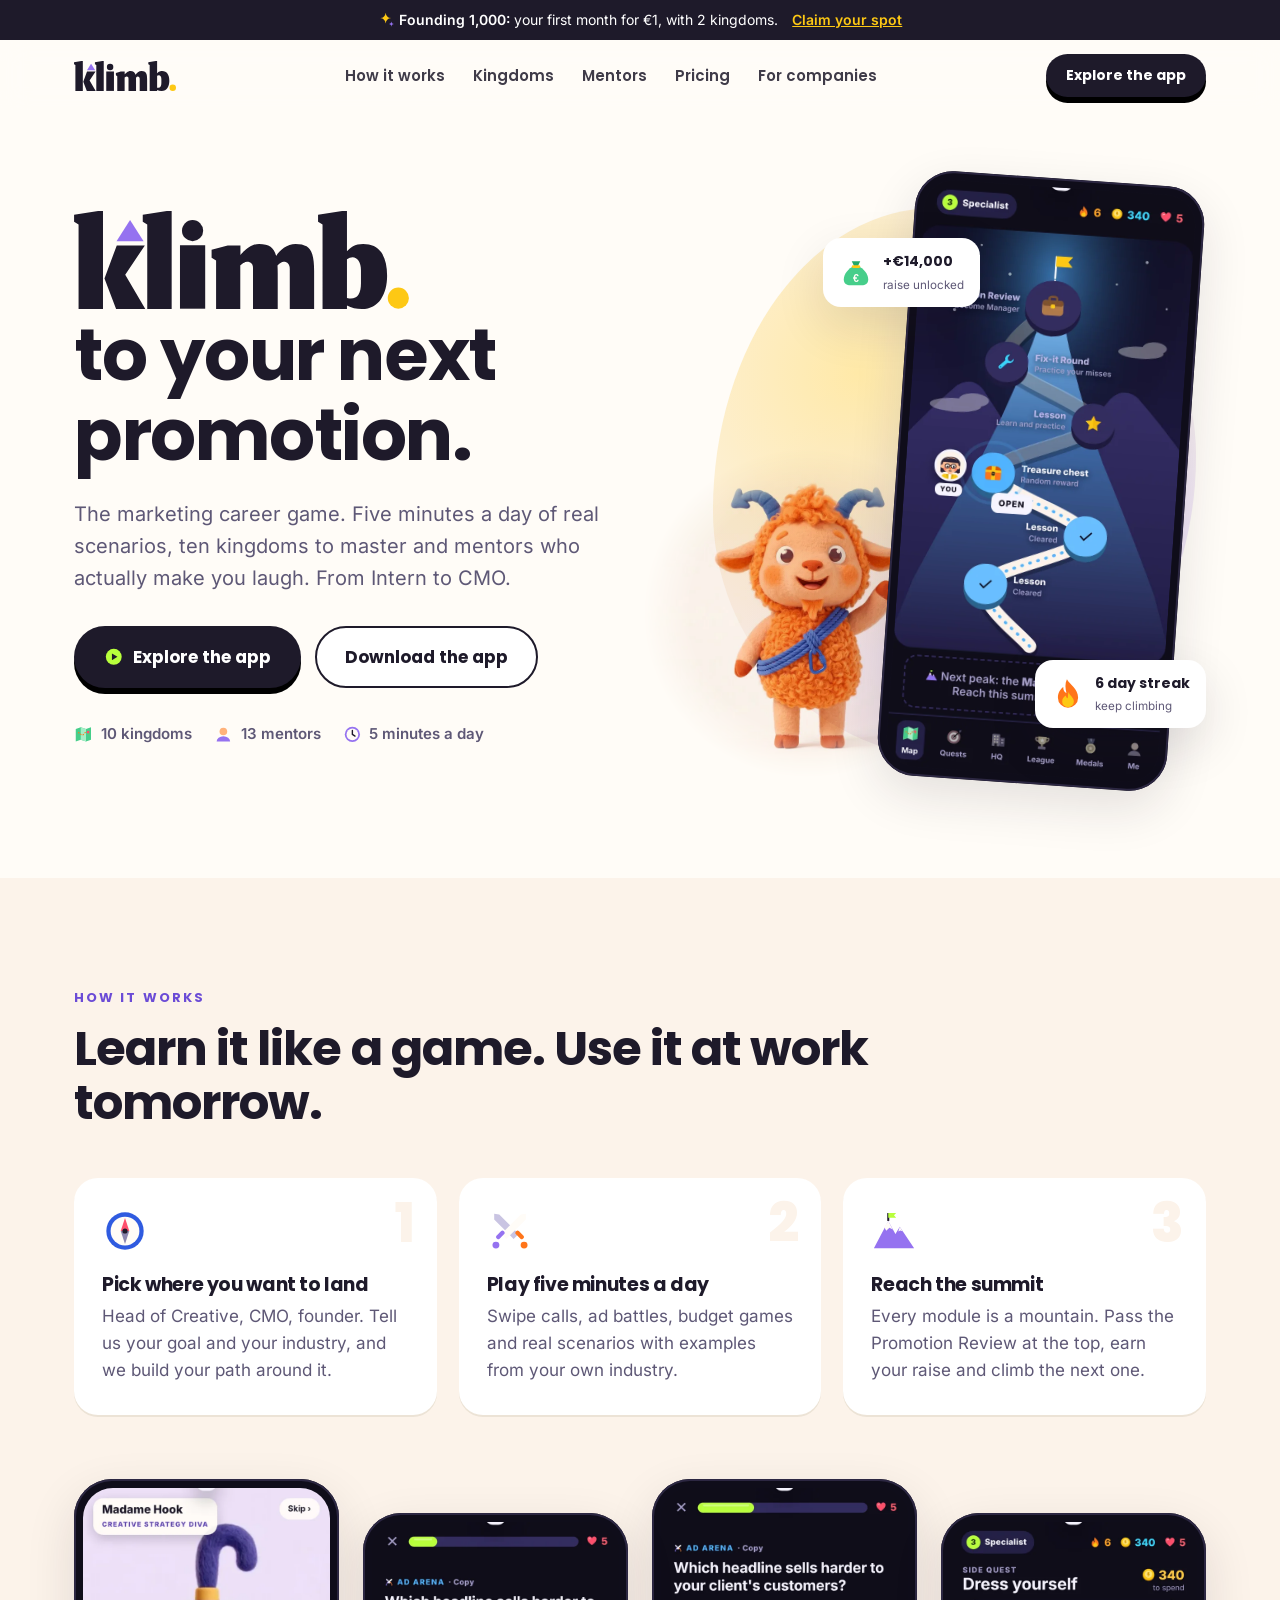
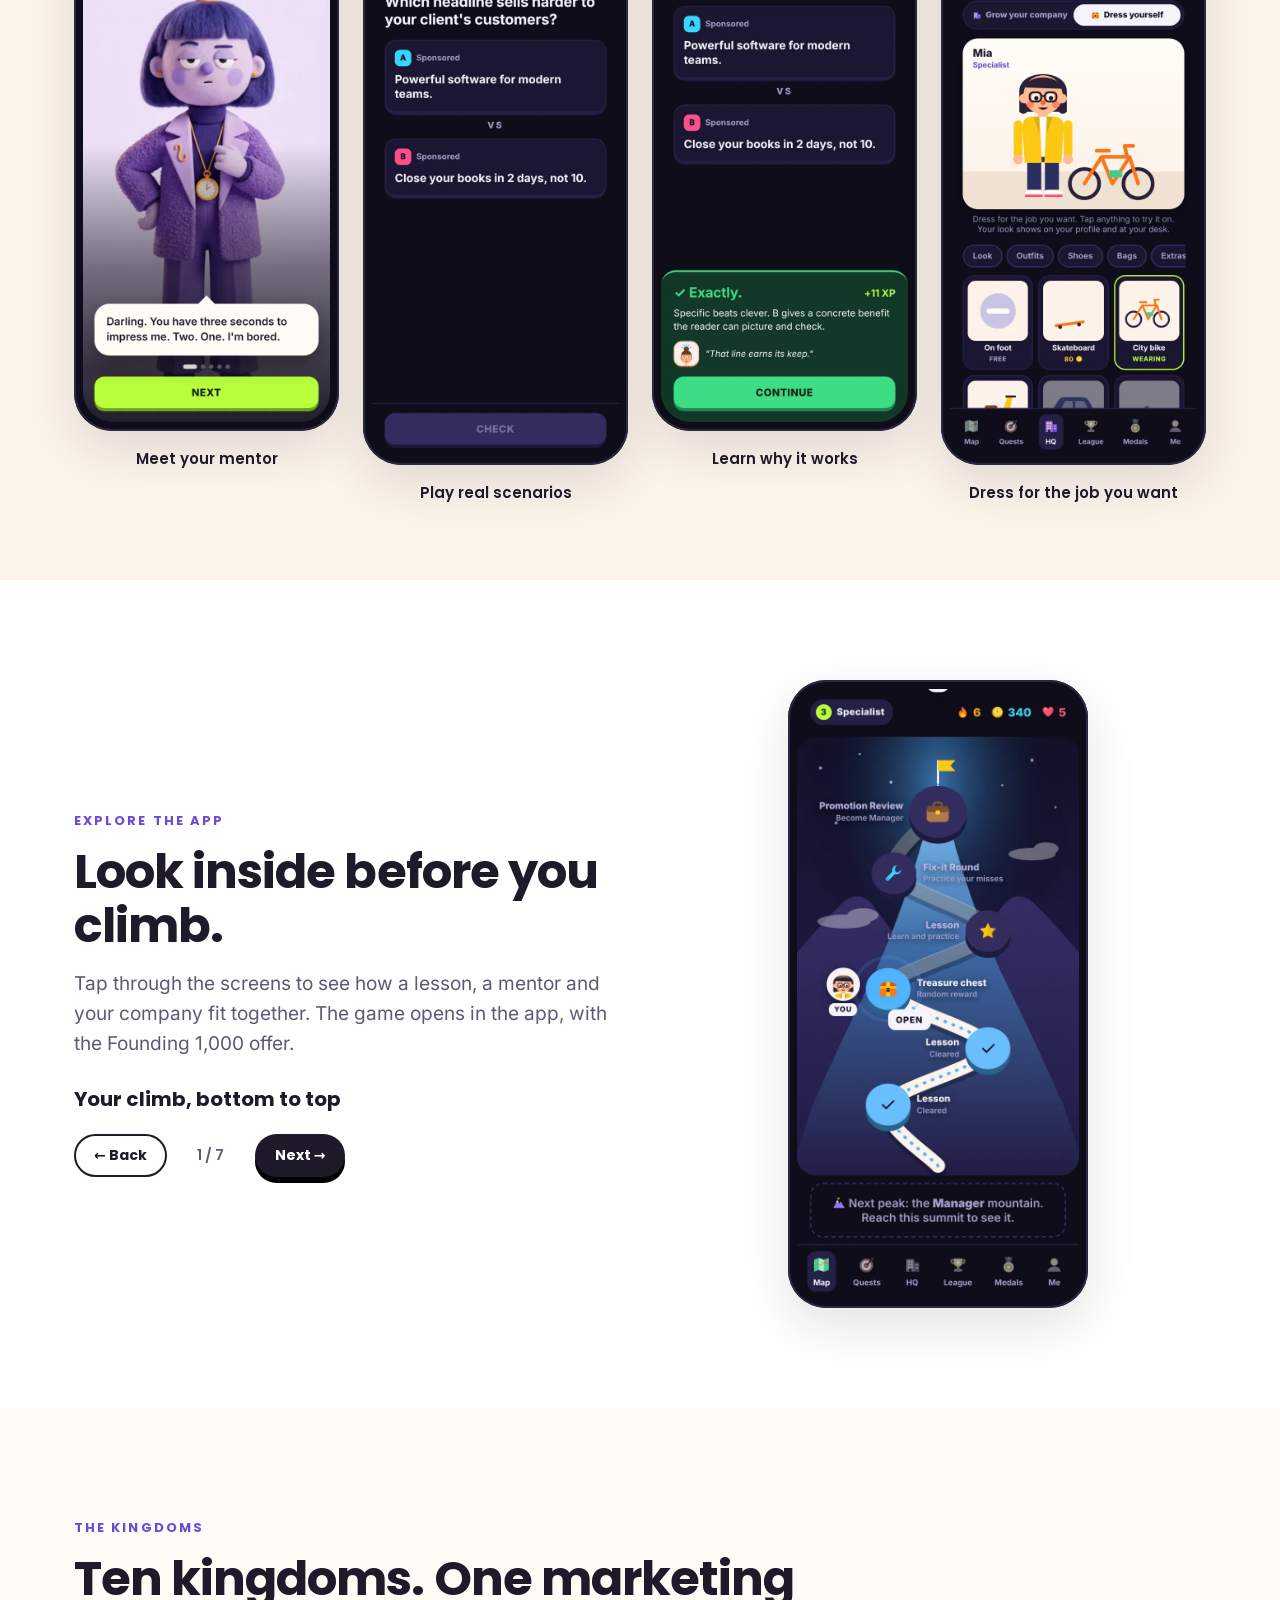
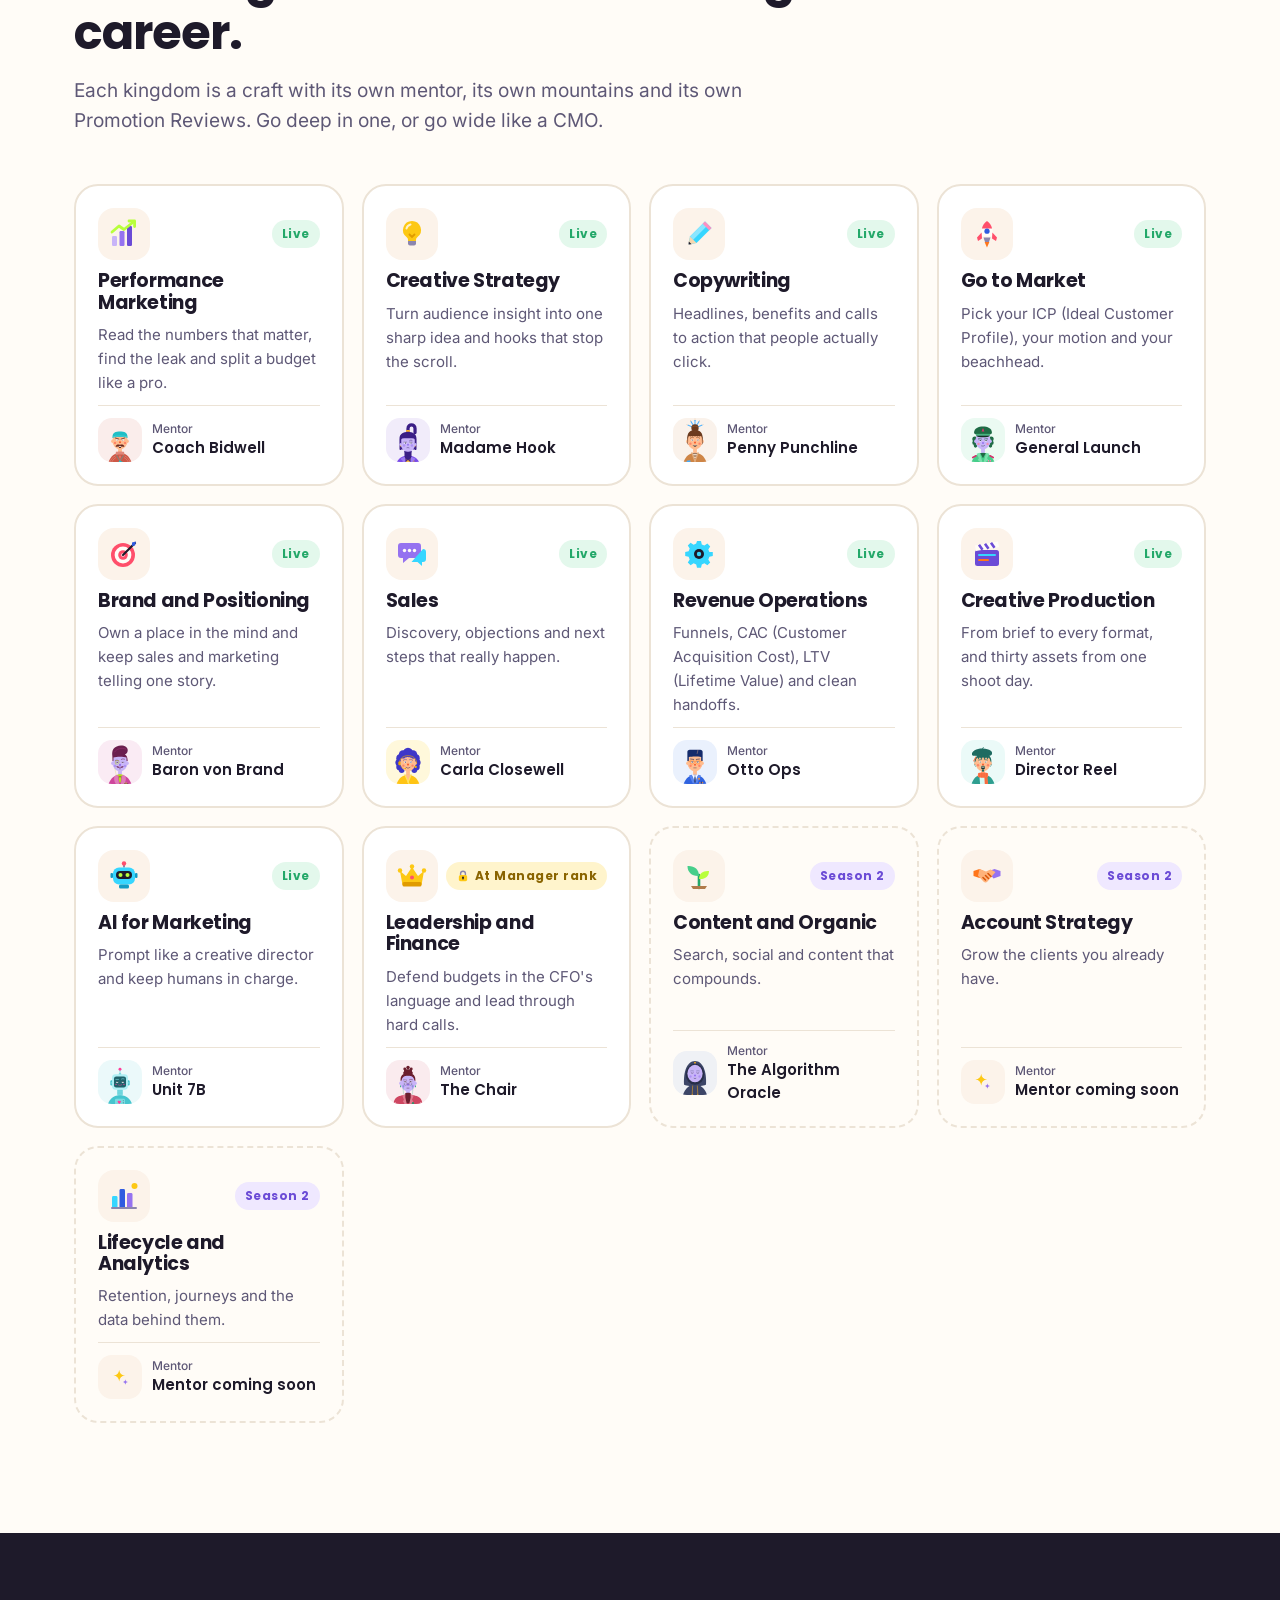
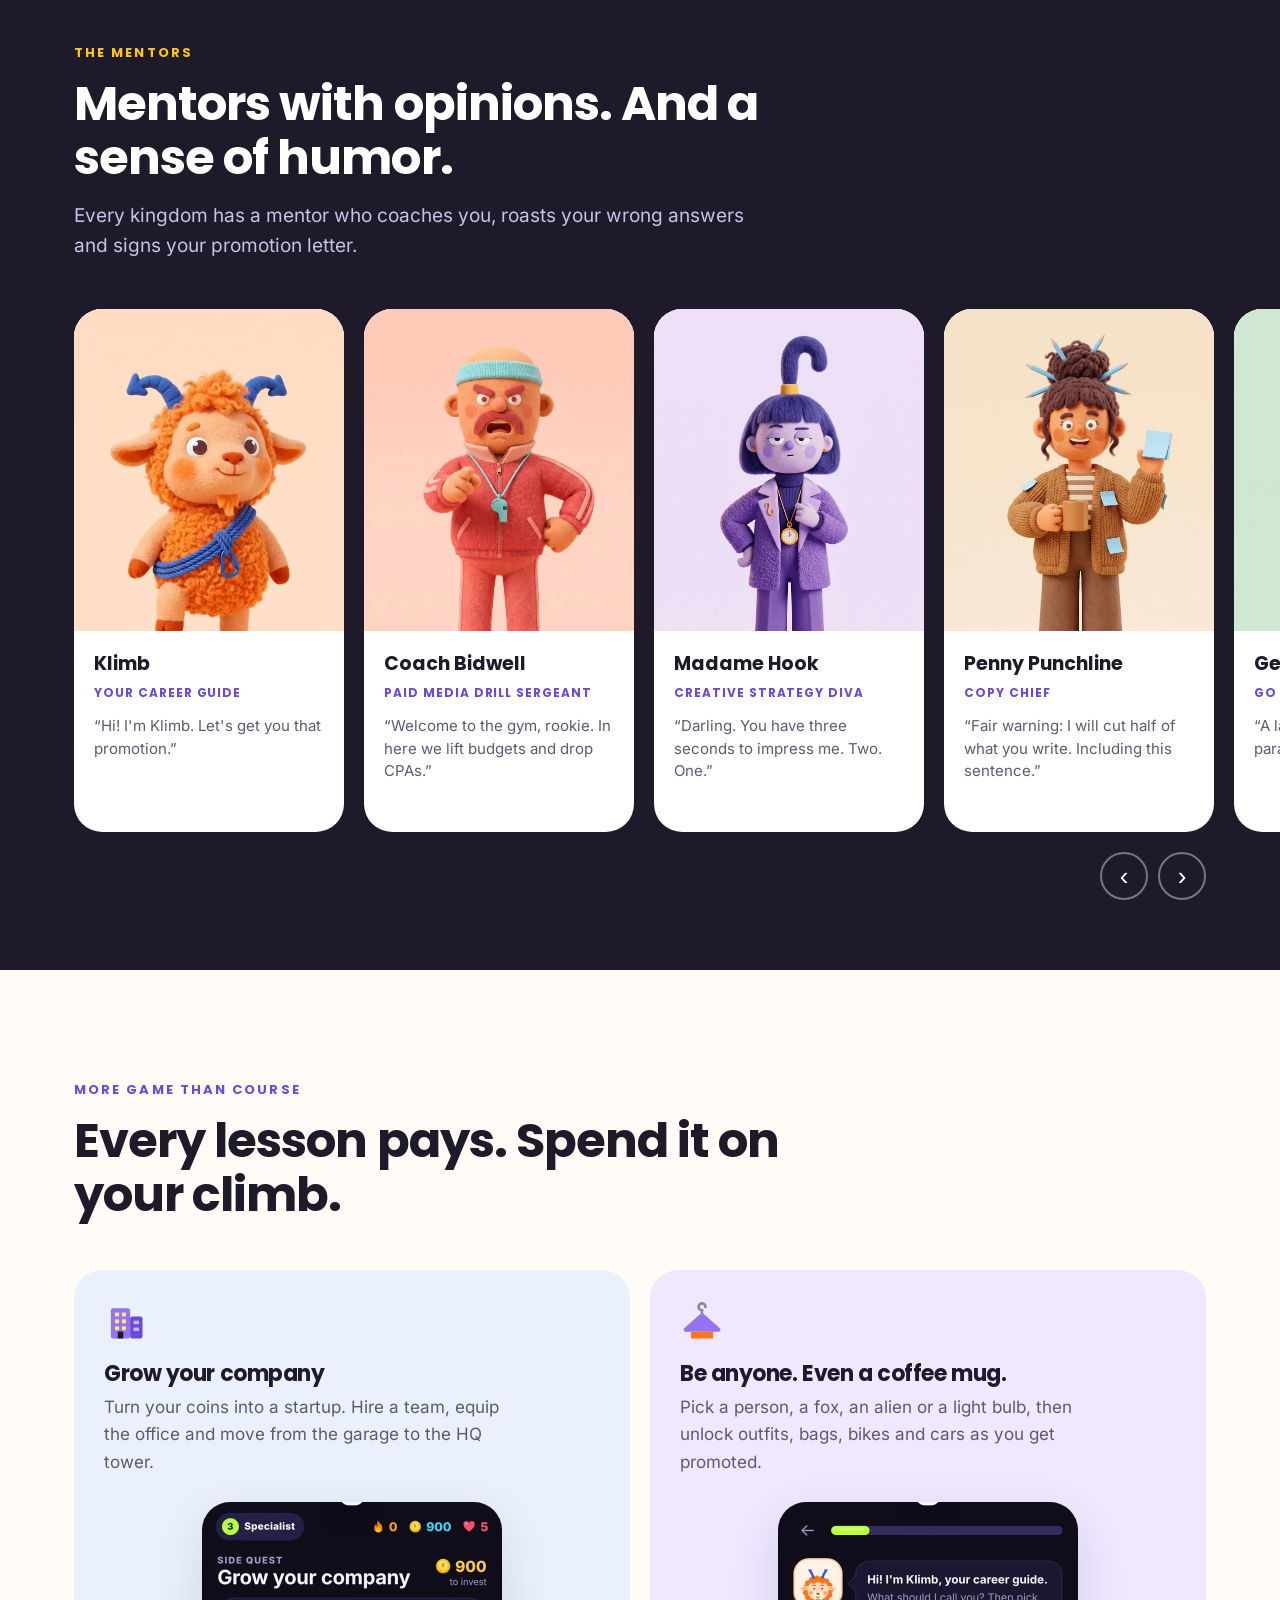
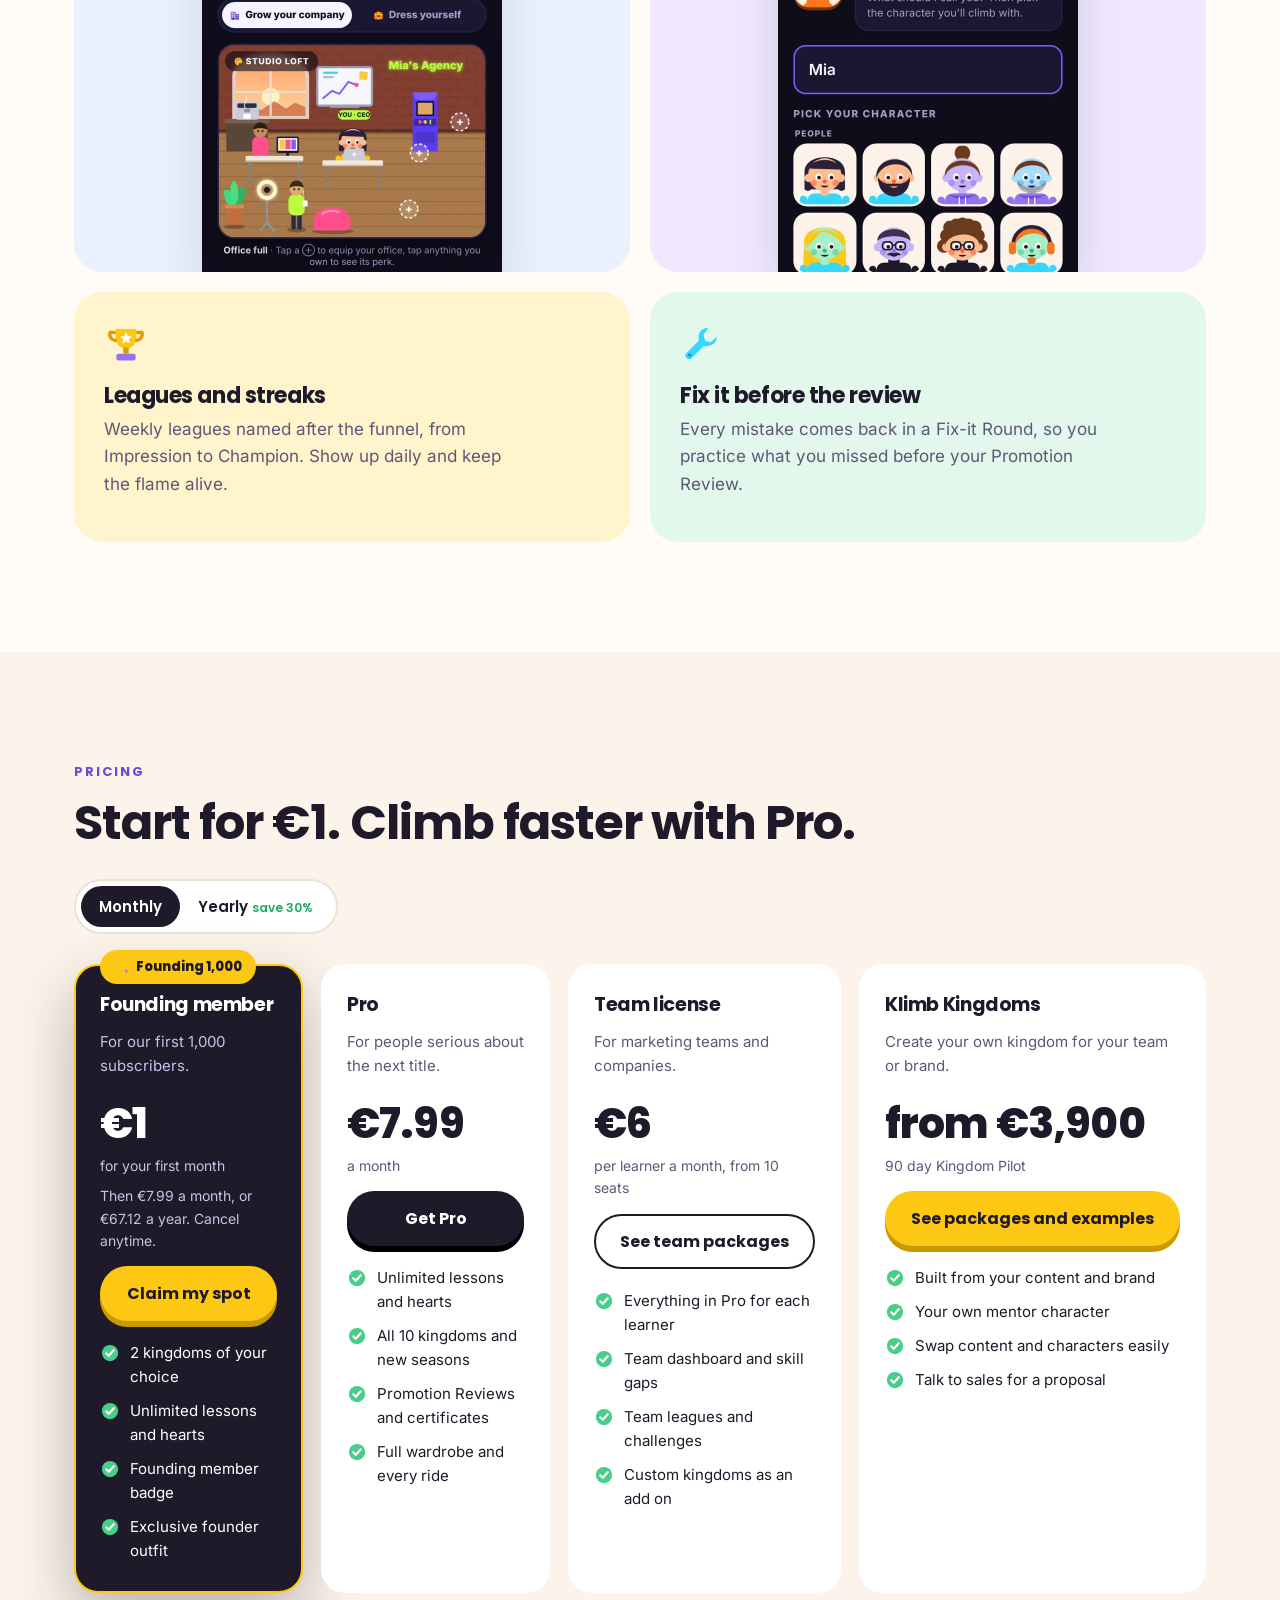
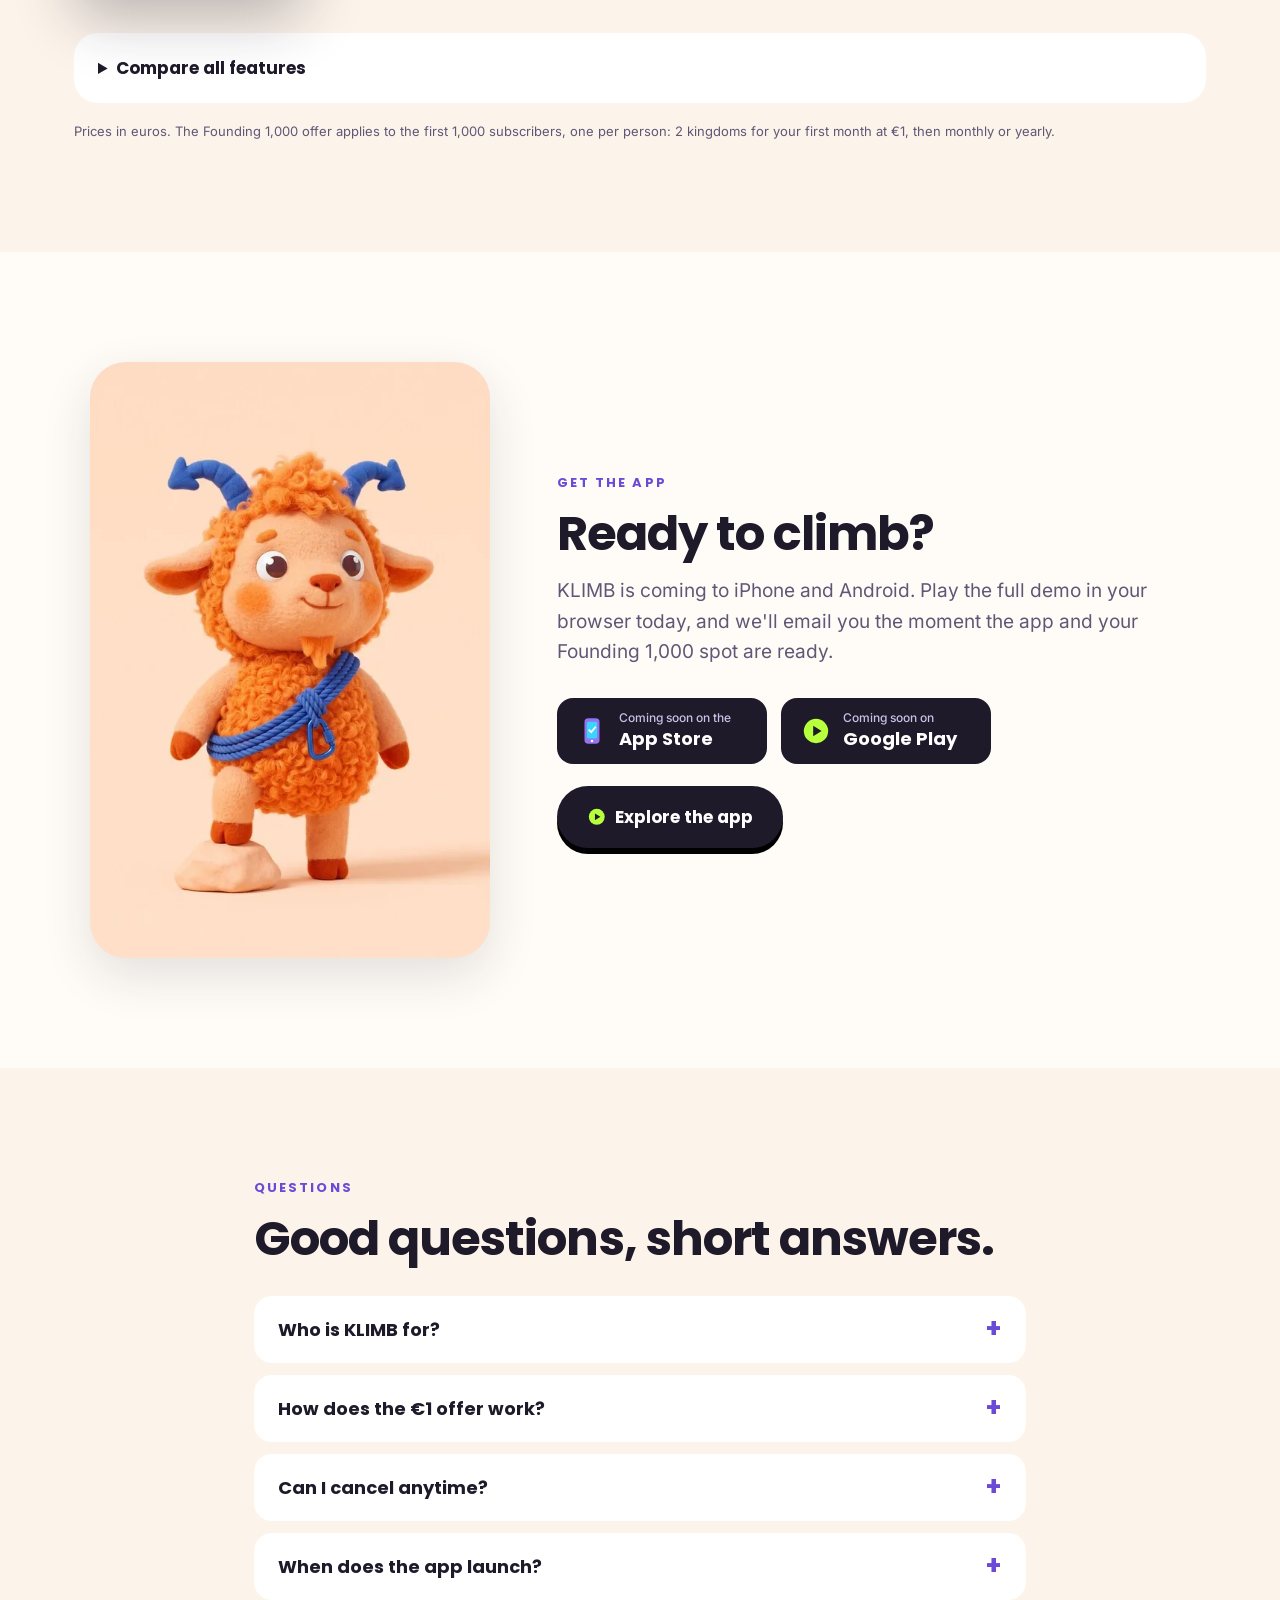
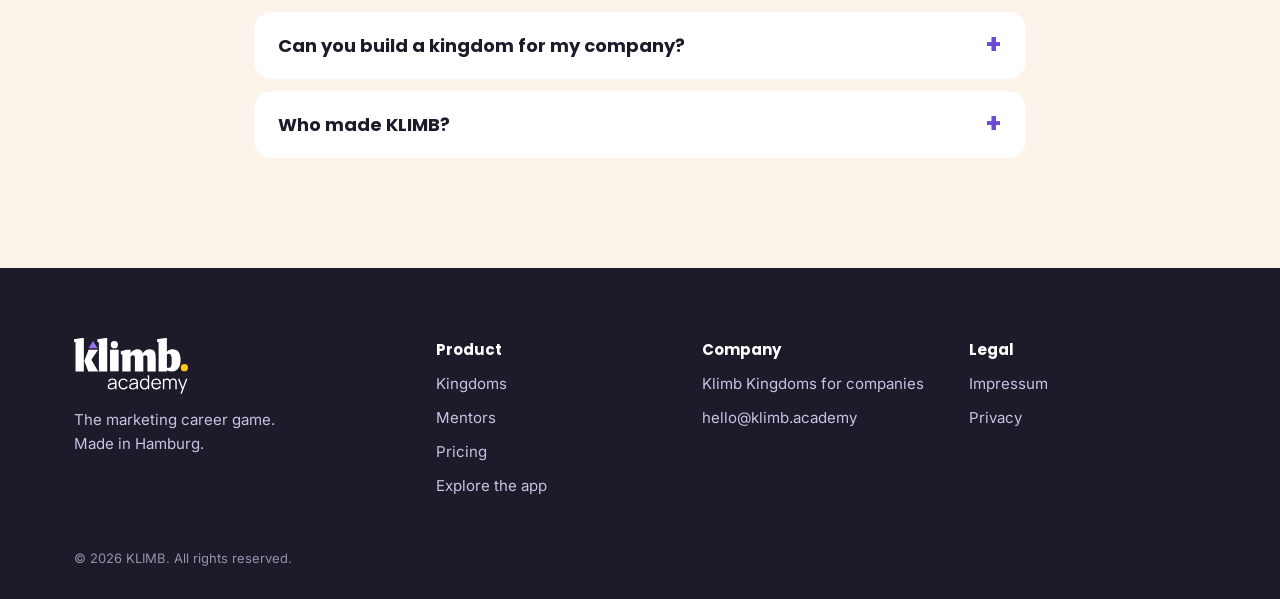
==== commit fd240b3e: "Swap in the new klimb. logo Replace the wordmark, academy lockup and avatar with the logo approved o" ====
--- a/index.html
+++ b/index.html
@@ -25,7 +25,7 @@
 <div class="promo-bar"><span><svg class="ic" aria-hidden="true"><use href="#ki-sparkle"/></svg> <b>Founding 1,000:</b> your first month for €1, with 2 kingdoms.</span><a href="#pricing">Claim your spot</a></div>
 
 <header class="nav" id="top">
-  <a class="brand" href="#top" aria-label="KLIMB home"><img src="assets/logo/klimb-logo.svg" alt="klimb." width="112" height="31"></a>
+  <a class="brand" href="#top" aria-label="KLIMB home"><img src="assets/logo/klimb-logo.svg" alt="klimb." width="106" height="31"></a>
   <nav class="links" id="links" aria-label="Main">
     <a href="#how">How it works</a>
     <a href="#kingdoms">Kingdoms</a>
@@ -45,7 +45,7 @@
 <section class="hero">
   <div class="wrap hero-grid">
     <div class="hero-copy">
-      <h1><img class="h1-logo" src="assets/logo/klimb-logo.svg" alt="klimb." width="290" height="82"><span>to your next promotion.</span></h1>
+      <h1><img class="h1-logo" src="assets/logo/klimb-logo.svg" alt="klimb." width="280" height="82"><span>to your next promotion.</span></h1>
       <p class="lead">The marketing career game. Five minutes a day of real scenarios, ten kingdoms to master and mentors who actually make you laugh. From Intern to CMO.</p>
       <div class="cta-row">
         <a class="btn btn-ink btn-lg" href="#app"><svg class="ic" aria-hidden="true"><use href="#ki-play"/></svg> Explore the app</a>
@@ -286,7 +286,7 @@
 <footer class="foot">
   <div class="wrap foot-grid">
     <div>
-      <img src="assets/logo/klimb-academy-logo-reversed.svg" alt="klimb. academy" width="180" height="60">
+      <img src="assets/logo/klimb-academy-logo-reversed.svg" alt="klimb. academy" width="114" height="56">
       <p>The marketing career game.<br>Made in Hamburg.</p>
     </div>
     <nav aria-label="Footer">
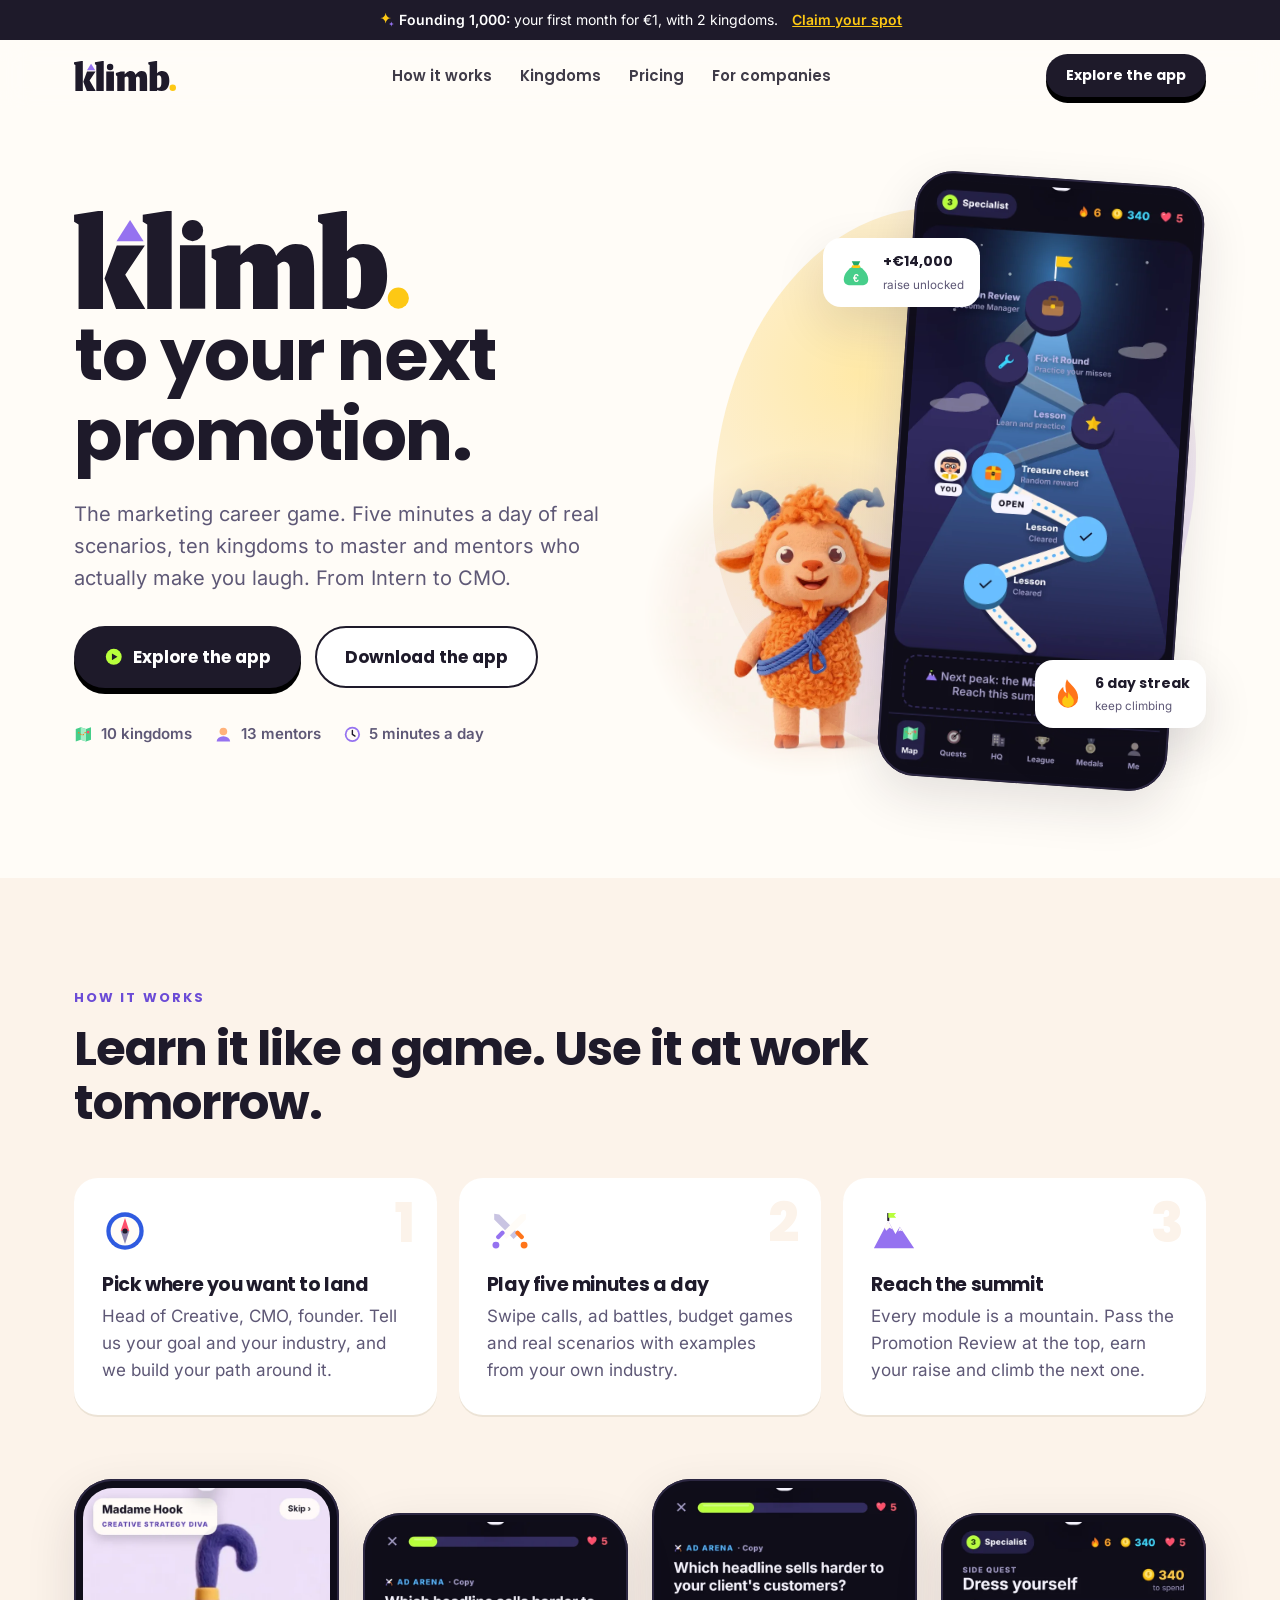
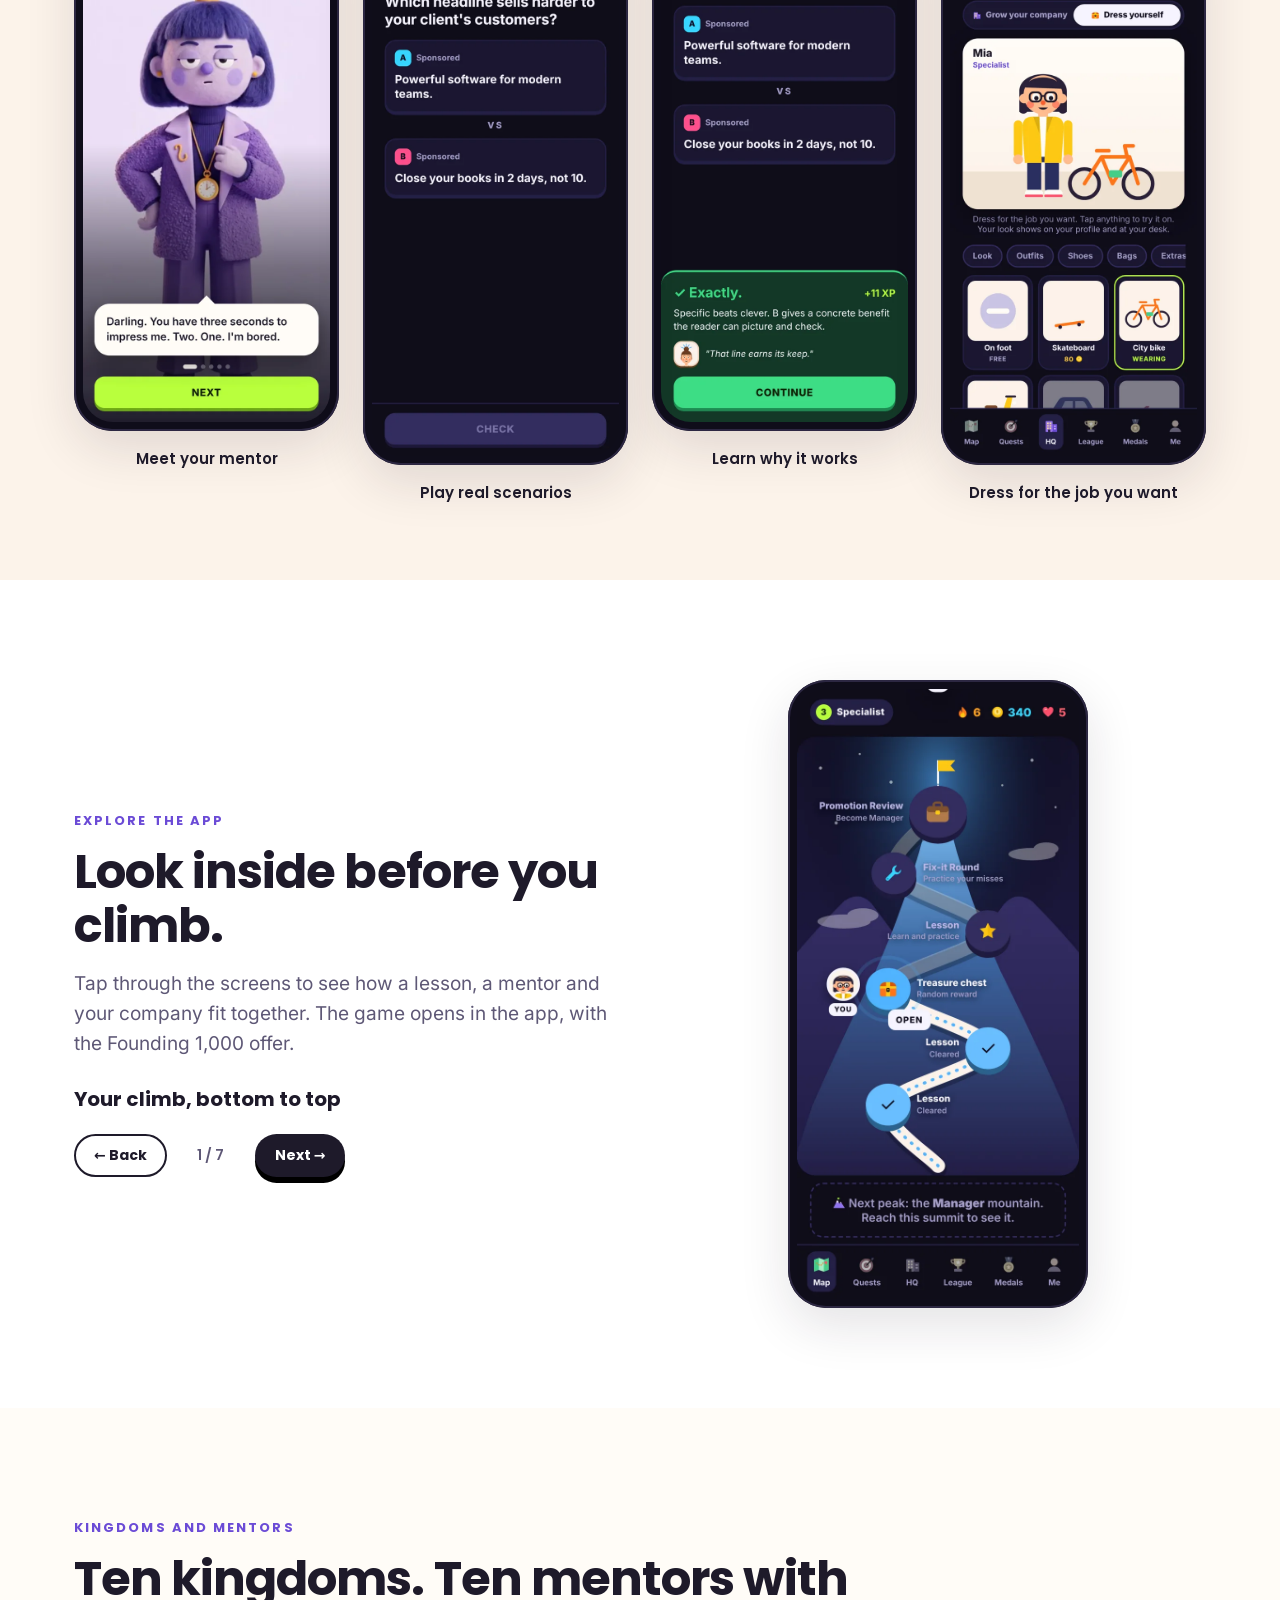
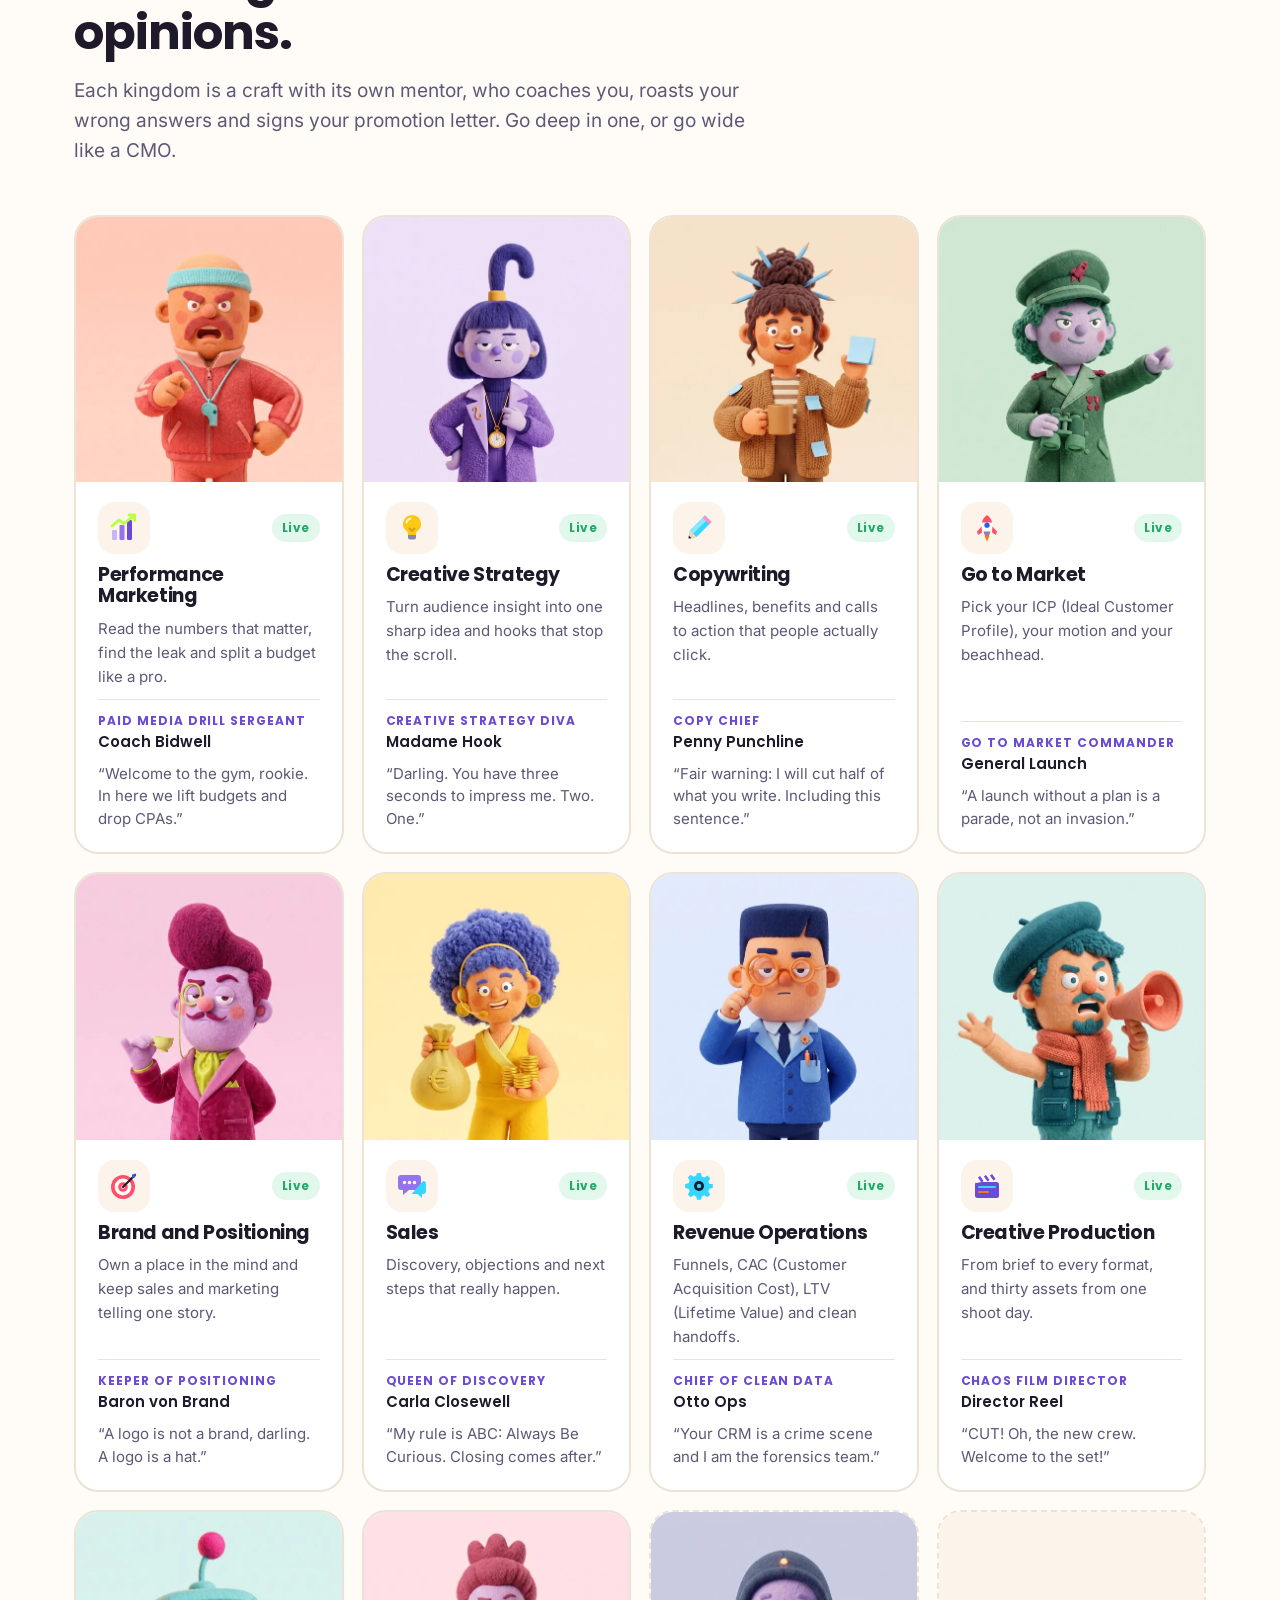
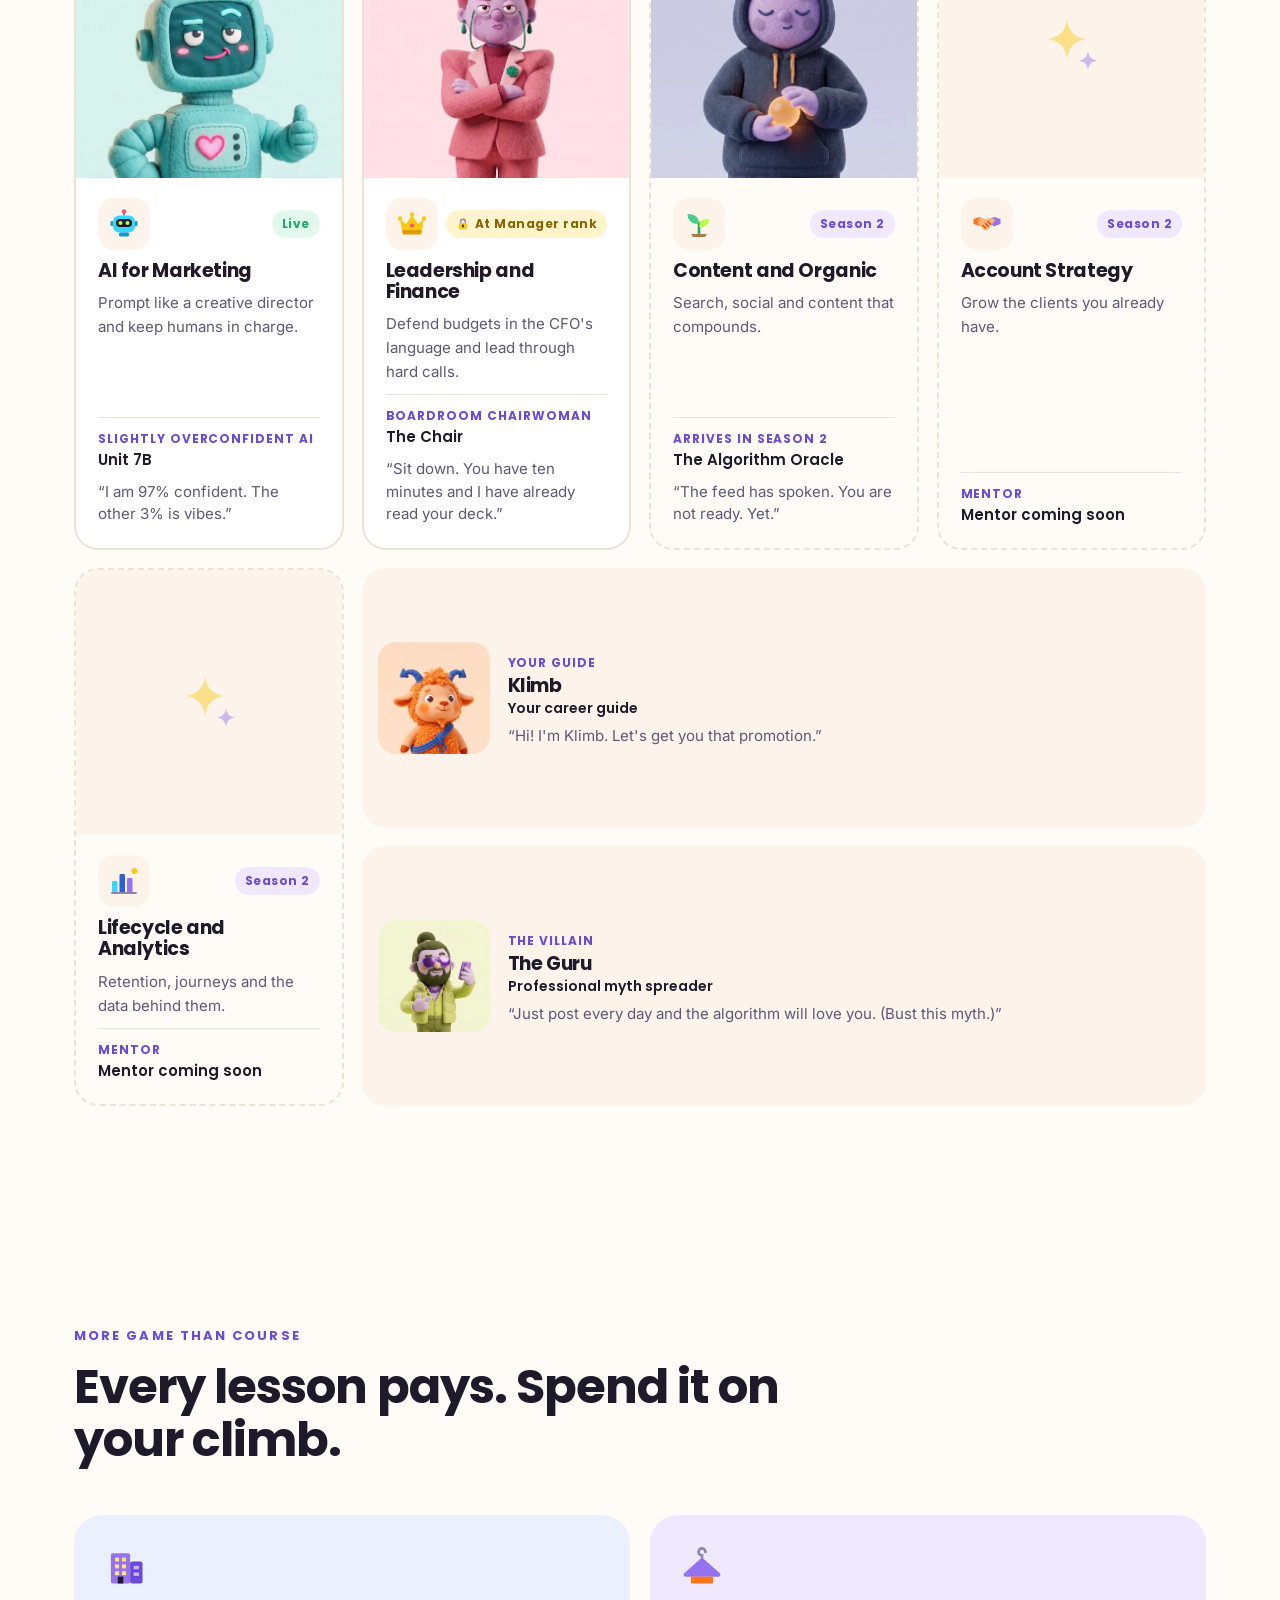
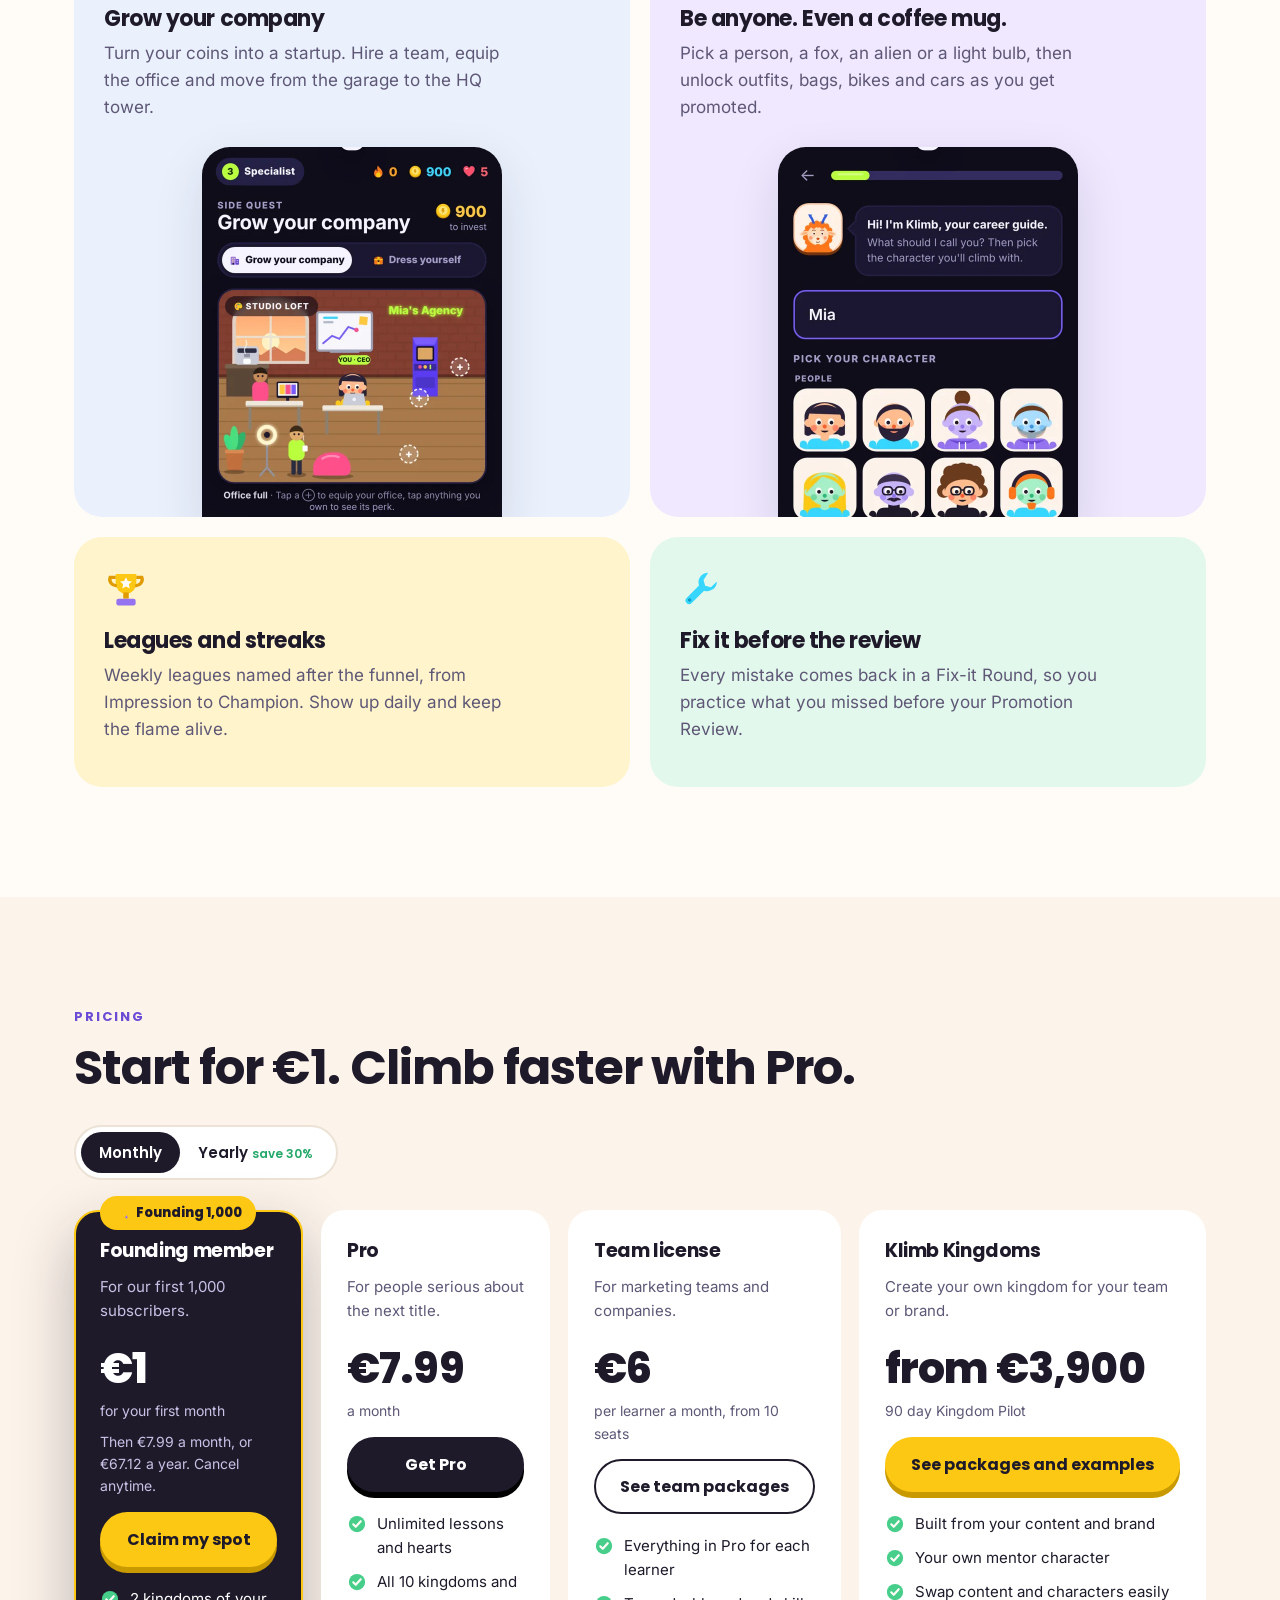
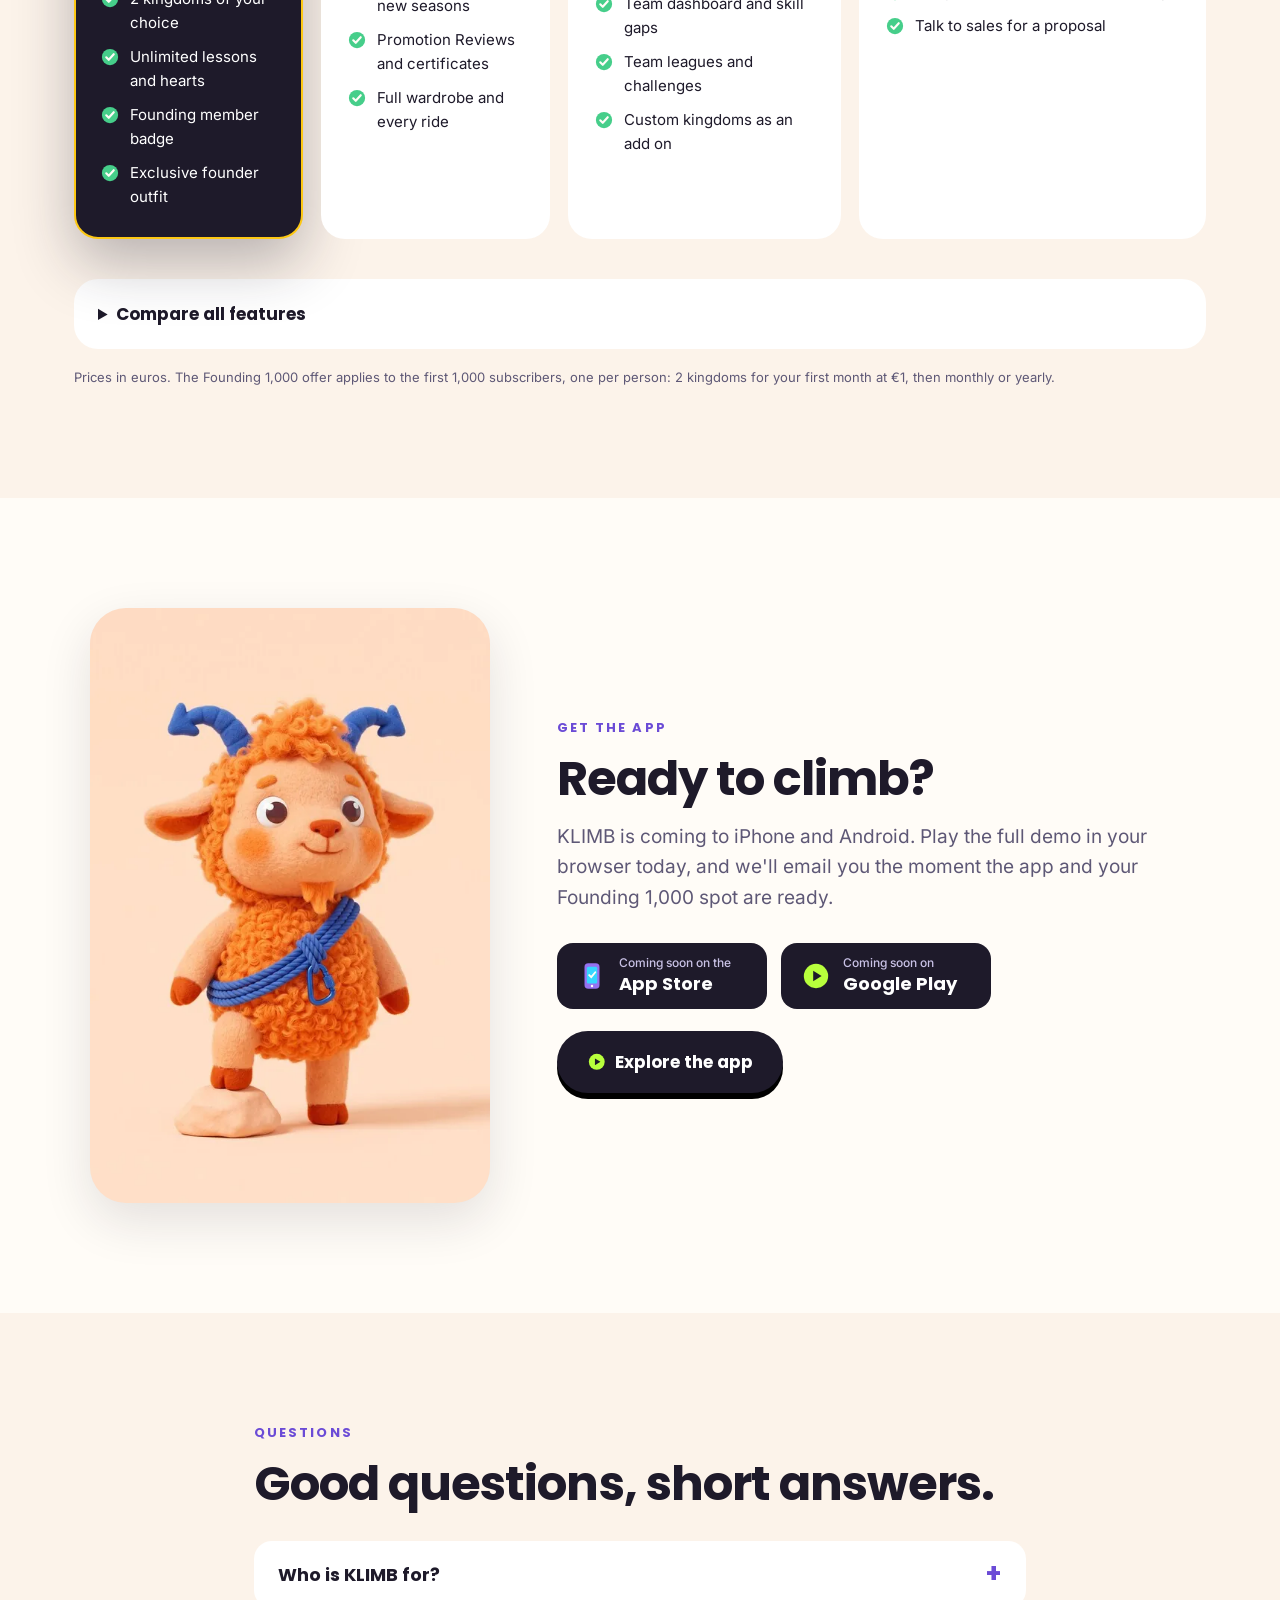
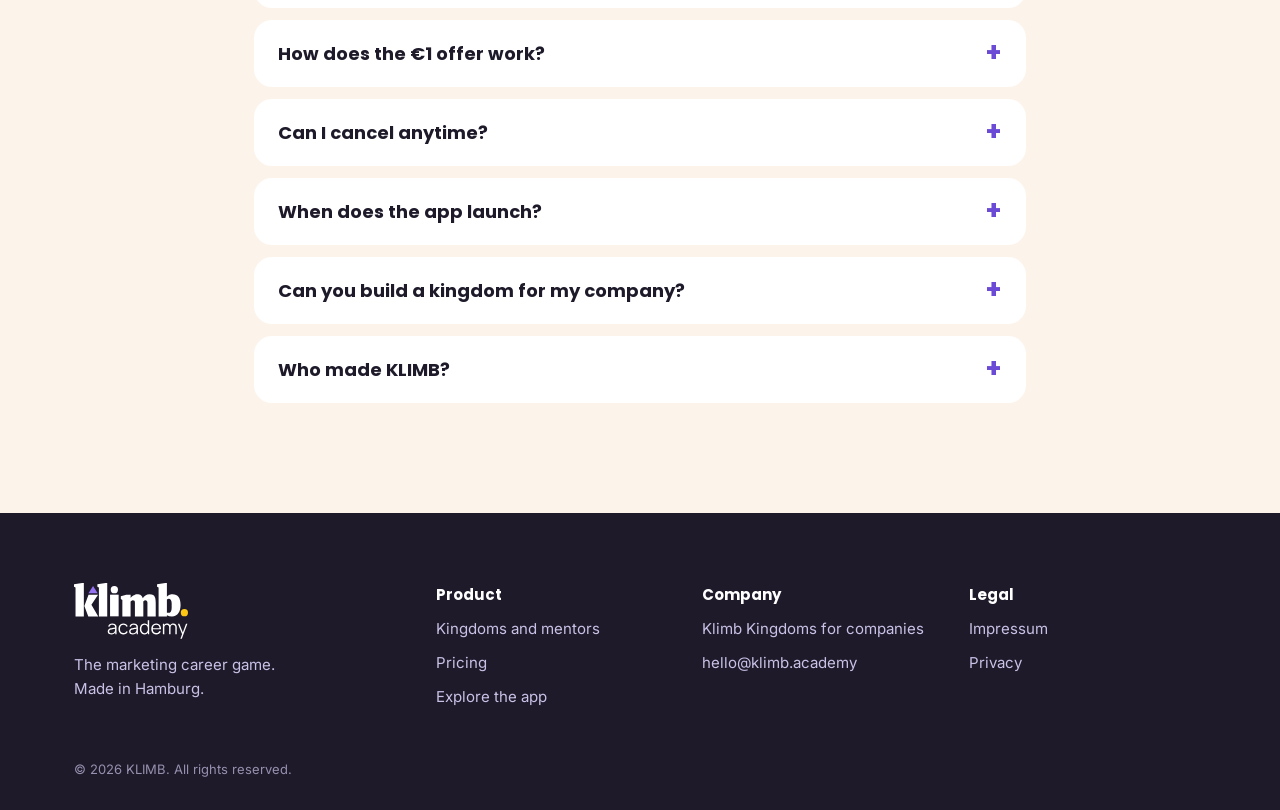
==== commit 817d8630: "Merge the kingdoms and mentors sections into one grid Each kingdom card now shows its mentor as the " ====
--- a/index.html
+++ b/index.html
@@ -29,7 +29,6 @@
   <nav class="links" id="links" aria-label="Main">
     <a href="#how">How it works</a>
     <a href="#kingdoms">Kingdoms</a>
-    <a href="#mentors">Mentors</a>
     <a href="#pricing">Pricing</a>
     <a href="companies.html">For companies</a>
   </nav>
@@ -112,53 +111,32 @@
   </div>
 </section>
 
-<!-- KINGDOMS -->
+<!-- KINGDOMS AND MENTORS -->
 <section class="kingdoms" id="kingdoms">
   <div class="wrap">
-    <p class="eyebrow">The kingdoms</p>
-    <h2>Ten kingdoms. One marketing career.</h2>
-    <p class="sub">Each kingdom is a craft with its own mentor, its own mountains and its own Promotion Reviews. Go deep in one, or go wide like a CMO.</p>
-    <div class="kgrid">
-<article class="kcard live"><div class="khead"><span class="kic"><svg class="ic" aria-hidden="true"><use href="#ki-chartup"/></svg></span><span class="chip live">Live</span></div><h3>Performance Marketing</h3><p>Read the numbers that matter, find the leak and split a budget like a pro.</p><div class="kmentor"><img src="assets/2d/coach-bidwell.svg" alt="" loading="lazy" style="background:#FAEDEB"><span><small>Mentor</small>Coach Bidwell</span></div></article>
-<article class="kcard live"><div class="khead"><span class="kic"><svg class="ic" aria-hidden="true"><use href="#ki-bulb"/></svg></span><span class="chip live">Live</span></div><h3>Creative Strategy</h3><p>Turn audience insight into one sharp idea and hooks that stop the scroll.</p><div class="kmentor"><img src="assets/2d/madame-hook.svg" alt="" loading="lazy" style="background:#F1ECFA"><span><small>Mentor</small>Madame Hook</span></div></article>
-<article class="kcard live"><div class="khead"><span class="kic"><svg class="ic" aria-hidden="true"><use href="#ki-pencil"/></svg></span><span class="chip live">Live</span></div><h3>Copywriting</h3><p>Headlines, benefits and calls to action that people actually click.</p><div class="kmentor"><img src="assets/2d/penny-punchline.svg" alt="" loading="lazy" style="background:#FAF2EB"><span><small>Mentor</small>Penny Punchline</span></div></article>
-<article class="kcard live"><div class="khead"><span class="kic"><svg class="ic" aria-hidden="true"><use href="#ki-rocket"/></svg></span><span class="chip live">Live</span></div><h3>Go to Market</h3><p>Pick your ICP (Ideal Customer Profile), your motion and your beachhead.</p><div class="kmentor"><img src="assets/2d/general-launch.svg" alt="" loading="lazy" style="background:#EBFAF2"><span><small>Mentor</small>General Launch</span></div></article>
-<article class="kcard live"><div class="khead"><span class="kic"><svg class="ic" aria-hidden="true"><use href="#ki-target"/></svg></span><span class="chip live">Live</span></div><h3>Brand and Positioning</h3><p>Own a place in the mind and keep sales and marketing telling one story.</p><div class="kmentor"><img src="assets/2d/baron-von-brand.svg" alt="" loading="lazy" style="background:#FAEBF4"><span><small>Mentor</small>Baron von Brand</span></div></article>
-<article class="kcard live"><div class="khead"><span class="kic"><svg class="ic" aria-hidden="true"><use href="#ki-chat"/></svg></span><span class="chip live">Live</span></div><h3>Sales</h3><p>Discovery, objections and next steps that really happen.</p><div class="kmentor"><img src="assets/2d/carla-closewell.svg" alt="" loading="lazy" style="background:#FFF8DB"><span><small>Mentor</small>Carla Closewell</span></div></article>
-<article class="kcard live"><div class="khead"><span class="kic"><svg class="ic" aria-hidden="true"><use href="#ki-gear"/></svg></span><span class="chip live">Live</span></div><h3>Revenue Operations</h3><p>Funnels, CAC (Customer Acquisition Cost), LTV (Lifetime Value) and clean handoffs.</p><div class="kmentor"><img src="assets/2d/otto-ops.svg" alt="" loading="lazy" style="background:#EAF1FD"><span><small>Mentor</small>Otto Ops</span></div></article>
-<article class="kcard live"><div class="khead"><span class="kic"><svg class="ic" aria-hidden="true"><use href="#ki-clapper"/></svg></span><span class="chip live">Live</span></div><h3>Creative Production</h3><p>From brief to every format, and thirty assets from one shoot day.</p><div class="kmentor"><img src="assets/2d/director-reel.svg" alt="" loading="lazy" style="background:#EBFAF8"><span><small>Mentor</small>Director Reel</span></div></article>
-<article class="kcard live"><div class="khead"><span class="kic"><svg class="ic" aria-hidden="true"><use href="#ki-robot"/></svg></span><span class="chip live">Live</span></div><h3>AI for Marketing</h3><p>Prompt like a creative director and keep humans in charge.</p><div class="kmentor"><img src="assets/2d/unit-7b.svg" alt="" loading="lazy" style="background:#EBF9FA"><span><small>Mentor</small>Unit 7B</span></div></article>
-<article class="kcard manager"><div class="khead"><span class="kic"><svg class="ic" aria-hidden="true"><use href="#ki-crown"/></svg></span><span class="chip lock"><svg class="ic" aria-hidden="true"><use href="#ki-lock"/></svg> At Manager rank</span></div><h3>Leadership and Finance</h3><p>Defend budgets in the CFO&#x27;s language and lead through hard calls.</p><div class="kmentor"><img src="assets/2d/the-chair.svg" alt="" loading="lazy" style="background:#FAEBEE"><span><small>Mentor</small>The Chair</span></div></article>
-<article class="kcard soon"><div class="khead"><span class="kic"><svg class="ic" aria-hidden="true"><use href="#ki-sprout"/></svg></span><span class="chip soon">Season 2</span></div><h3>Content and Organic</h3><p>Search, social and content that compounds.</p><div class="kmentor"><img src="assets/2d/algorithm-oracle.svg" alt="" loading="lazy" style="background:#EFF1F5"><span><small>Mentor</small>The Algorithm Oracle</span></div></article>
-<article class="kcard soon"><div class="khead"><span class="kic"><svg class="ic" aria-hidden="true"><use href="#ki-handshake"/></svg></span><span class="chip soon">Season 2</span></div><h3>Account Strategy</h3><p>Grow the clients you already have.</p><div class="kmentor"><span class="noav"><svg class="ic" aria-hidden="true"><use href="#ki-sparkle"/></svg></span><span><small>Mentor</small>Mentor coming soon</span></div></article>
-<article class="kcard soon"><div class="khead"><span class="kic"><svg class="ic" aria-hidden="true"><use href="#ki-barchart"/></svg></span><span class="chip soon">Season 2</span></div><h3>Lifecycle and Analytics</h3><p>Retention, journeys and the data behind them.</p><div class="kmentor"><span class="noav"><svg class="ic" aria-hidden="true"><use href="#ki-sparkle"/></svg></span><span><small>Mentor</small>Mentor coming soon</span></div></article>
-    </div>
-  </div>
-</section>
-
-<!-- MENTORS -->
-<section class="mentors" id="mentors">
-  <div class="wrap">
-    <p class="eyebrow">The mentors</p>
-    <h2>Mentors with opinions. And a sense of humor.</h2>
-    <p class="sub">Every kingdom has a mentor who coaches you, roasts your wrong answers and signs your promotion letter.</p>
-  </div>
-  <div class="mrail" tabindex="0" aria-label="Mentors, scroll sideways">
-<figure class="mcard" style="--pl:#FFF1E5"><div class="mimg"><img src="assets/3d/klimb-goat.webp" alt="Klimb, 3D character" loading="lazy" width="537" height="800"></div><figcaption><b>Klimb</b><small>Your career guide</small><q>Hi! I&#x27;m Klimb. Let&#x27;s get you that promotion.</q></figcaption></figure>
-<figure class="mcard" style="--pl:#FAEDEB"><div class="mimg"><img src="assets/3d/coach-bidwell.webp" alt="Coach Bidwell, 3D character" loading="lazy" width="537" height="800"></div><figcaption><b>Coach Bidwell</b><small>Paid media drill sergeant</small><q>Welcome to the gym, rookie. In here we lift budgets and drop CPAs.</q></figcaption></figure>
-<figure class="mcard" style="--pl:#F1ECFA"><div class="mimg"><img src="assets/3d/madame-hook.webp" alt="Madame Hook, 3D character" loading="lazy" width="537" height="800"></div><figcaption><b>Madame Hook</b><small>Creative strategy diva</small><q>Darling. You have three seconds to impress me. Two. One.</q></figcaption></figure>
-<figure class="mcard" style="--pl:#FAF2EB"><div class="mimg"><img src="assets/3d/penny-punchline.webp" alt="Penny Punchline, 3D character" loading="lazy" width="537" height="800"></div><figcaption><b>Penny Punchline</b><small>Copy chief</small><q>Fair warning: I will cut half of what you write. Including this sentence.</q></figcaption></figure>
-<figure class="mcard" style="--pl:#EBFAF2"><div class="mimg"><img src="assets/3d/general-launch.webp" alt="General Launch, 3D character" loading="lazy" width="537" height="800"></div><figcaption><b>General Launch</b><small>Go to market commander</small><q>A launch without a plan is a parade, not an invasion.</q></figcaption></figure>
-<figure class="mcard" style="--pl:#FAEBF4"><div class="mimg"><img src="assets/3d/baron-von-brand.webp" alt="Baron von Brand, 3D character" loading="lazy" width="537" height="800"></div><figcaption><b>Baron von Brand</b><small>Keeper of positioning</small><q>A logo is not a brand, darling. A logo is a hat.</q></figcaption></figure>
-<figure class="mcard" style="--pl:#FFF8DB"><div class="mimg"><img src="assets/3d/carla-closewell.webp" alt="Carla Closewell, 3D character" loading="lazy" width="537" height="800"></div><figcaption><b>Carla Closewell</b><small>Queen of discovery</small><q>My rule is ABC: Always Be Curious. Closing comes after.</q></figcaption></figure>
-<figure class="mcard" style="--pl:#EAF1FD"><div class="mimg"><img src="assets/3d/otto-ops.webp" alt="Otto Ops, 3D character" loading="lazy" width="537" height="800"></div><figcaption><b>Otto Ops</b><small>Chief of clean data</small><q>Your CRM is a crime scene and I am the forensics team.</q></figcaption></figure>
-<figure class="mcard" style="--pl:#EBFAF8"><div class="mimg"><img src="assets/3d/director-reel.webp" alt="Director Reel, 3D character" loading="lazy" width="537" height="800"></div><figcaption><b>Director Reel</b><small>Chaos film director</small><q>CUT! Oh, the new crew. Welcome to the set!</q></figcaption></figure>
-<figure class="mcard" style="--pl:#EBF9FA"><div class="mimg"><img src="assets/3d/unit-7b.webp" alt="Unit 7B, 3D character" loading="lazy" width="537" height="800"></div><figcaption><b>Unit 7B</b><small>Slightly overconfident AI</small><q>I am 97% confident. The other 3% is vibes.</q></figcaption></figure>
-<figure class="mcard" style="--pl:#FAEBEE"><div class="mimg"><img src="assets/3d/the-chair.webp" alt="The Chair, 3D character" loading="lazy" width="537" height="800"></div><figcaption><b>The Chair</b><small>Boardroom chairwoman</small><q>Sit down. You have ten minutes and I have already read your deck.</q></figcaption></figure>
-<figure class="mcard" style="--pl:#EFF1F5"><div class="mimg"><img src="assets/3d/algorithm-oracle.webp" alt="The Algorithm Oracle, 3D character" loading="lazy" width="537" height="800"></div><figcaption><b>The Algorithm Oracle</b><small>Arrives in Season 2</small><q>The feed has spoken. You are not ready. Yet.</q></figcaption></figure>
-<figure class="mcard" style="--pl:#F6FAEB"><div class="mimg"><img src="assets/3d/the-guru.webp" alt="The Guru, 3D character" loading="lazy" width="537" height="800"></div><figcaption><b>The Guru</b><small>Professional myth spreader</small><q>Just post every day and the algorithm will love you. (Bust this myth.)</q></figcaption></figure>
-  </div>
-  <div class="wrap rail-nav"><button class="rbtn" data-dir="-1" aria-label="Previous mentors">‹</button><button class="rbtn" data-dir="1" aria-label="Next mentors">›</button></div>
+    <p class="eyebrow">Kingdoms and mentors</p>
+    <h2>Ten kingdoms. Ten mentors with opinions.</h2>
+    <p class="sub">Each kingdom is a craft with its own mentor, who coaches you, roasts your wrong answers and signs your promotion letter. Go deep in one, or go wide like a CMO.</p>
+    <div class="kgrid" id="mentors">
+<article class="kcard live"><div class="kimg" style="--pl:#FAEDEB"><img src="assets/3d/coach-bidwell.webp" alt="Coach Bidwell, 3D character" loading="lazy" width="537" height="800"></div><div class="kbody"><div class="khead"><span class="kic"><svg class="ic" aria-hidden="true"><use href="#ki-chartup"/></svg></span><span class="chip live">Live</span></div><h3>Performance Marketing</h3><p>Read the numbers that matter, find the leak and split a budget like a pro.</p><div class="kmentor"><span><small>Paid media drill sergeant</small>Coach Bidwell</span></div><q>Welcome to the gym, rookie. In here we lift budgets and drop CPAs.</q></div></article>
+<article class="kcard live"><div class="kimg" style="--pl:#F1ECFA"><img src="assets/3d/madame-hook.webp" alt="Madame Hook, 3D character" loading="lazy" width="537" height="800"></div><div class="kbody"><div class="khead"><span class="kic"><svg class="ic" aria-hidden="true"><use href="#ki-bulb"/></svg></span><span class="chip live">Live</span></div><h3>Creative Strategy</h3><p>Turn audience insight into one sharp idea and hooks that stop the scroll.</p><div class="kmentor"><span><small>Creative strategy diva</small>Madame Hook</span></div><q>Darling. You have three seconds to impress me. Two. One.</q></div></article>
+<article class="kcard live"><div class="kimg" style="--pl:#FAF2EB"><img src="assets/3d/penny-punchline.webp" alt="Penny Punchline, 3D character" loading="lazy" width="537" height="800"></div><div class="kbody"><div class="khead"><span class="kic"><svg class="ic" aria-hidden="true"><use href="#ki-pencil"/></svg></span><span class="chip live">Live</span></div><h3>Copywriting</h3><p>Headlines, benefits and calls to action that people actually click.</p><div class="kmentor"><span><small>Copy chief</small>Penny Punchline</span></div><q>Fair warning: I will cut half of what you write. Including this sentence.</q></div></article>
+<article class="kcard live"><div class="kimg" style="--pl:#EBFAF2"><img src="assets/3d/general-launch.webp" alt="General Launch, 3D character" loading="lazy" width="537" height="800"></div><div class="kbody"><div class="khead"><span class="kic"><svg class="ic" aria-hidden="true"><use href="#ki-rocket"/></svg></span><span class="chip live">Live</span></div><h3>Go to Market</h3><p>Pick your ICP (Ideal Customer Profile), your motion and your beachhead.</p><div class="kmentor"><span><small>Go to market commander</small>General Launch</span></div><q>A launch without a plan is a parade, not an invasion.</q></div></article>
+<article class="kcard live"><div class="kimg" style="--pl:#FAEBF4"><img src="assets/3d/baron-von-brand.webp" alt="Baron von Brand, 3D character" loading="lazy" width="537" height="800"></div><div class="kbody"><div class="khead"><span class="kic"><svg class="ic" aria-hidden="true"><use href="#ki-target"/></svg></span><span class="chip live">Live</span></div><h3>Brand and Positioning</h3><p>Own a place in the mind and keep sales and marketing telling one story.</p><div class="kmentor"><span><small>Keeper of positioning</small>Baron von Brand</span></div><q>A logo is not a brand, darling. A logo is a hat.</q></div></article>
+<article class="kcard live"><div class="kimg" style="--pl:#FFF8DB"><img src="assets/3d/carla-closewell.webp" alt="Carla Closewell, 3D character" loading="lazy" width="537" height="800"></div><div class="kbody"><div class="khead"><span class="kic"><svg class="ic" aria-hidden="true"><use href="#ki-chat"/></svg></span><span class="chip live">Live</span></div><h3>Sales</h3><p>Discovery, objections and next steps that really happen.</p><div class="kmentor"><span><small>Queen of discovery</small>Carla Closewell</span></div><q>My rule is ABC: Always Be Curious. Closing comes after.</q></div></article>
+<article class="kcard live"><div class="kimg" style="--pl:#EAF1FD"><img src="assets/3d/otto-ops.webp" alt="Otto Ops, 3D character" loading="lazy" width="537" height="800"></div><div class="kbody"><div class="khead"><span class="kic"><svg class="ic" aria-hidden="true"><use href="#ki-gear"/></svg></span><span class="chip live">Live</span></div><h3>Revenue Operations</h3><p>Funnels, CAC (Customer Acquisition Cost), LTV (Lifetime Value) and clean handoffs.</p><div class="kmentor"><span><small>Chief of clean data</small>Otto Ops</span></div><q>Your CRM is a crime scene and I am the forensics team.</q></div></article>
+<article class="kcard live"><div class="kimg" style="--pl:#EBFAF8"><img src="assets/3d/director-reel.webp" alt="Director Reel, 3D character" loading="lazy" width="537" height="800"></div><div class="kbody"><div class="khead"><span class="kic"><svg class="ic" aria-hidden="true"><use href="#ki-clapper"/></svg></span><span class="chip live">Live</span></div><h3>Creative Production</h3><p>From brief to every format, and thirty assets from one shoot day.</p><div class="kmentor"><span><small>Chaos film director</small>Director Reel</span></div><q>CUT! Oh, the new crew. Welcome to the set!</q></div></article>
+<article class="kcard live"><div class="kimg" style="--pl:#EBF9FA"><img src="assets/3d/unit-7b.webp" alt="Unit 7B, 3D character" loading="lazy" width="537" height="800"></div><div class="kbody"><div class="khead"><span class="kic"><svg class="ic" aria-hidden="true"><use href="#ki-robot"/></svg></span><span class="chip live">Live</span></div><h3>AI for Marketing</h3><p>Prompt like a creative director and keep humans in charge.</p><div class="kmentor"><span><small>Slightly overconfident AI</small>Unit 7B</span></div><q>I am 97% confident. The other 3% is vibes.</q></div></article>
+<article class="kcard manager"><div class="kimg" style="--pl:#FAEBEE"><img src="assets/3d/the-chair.webp" alt="The Chair, 3D character" loading="lazy" width="537" height="800"></div><div class="kbody"><div class="khead"><span class="kic"><svg class="ic" aria-hidden="true"><use href="#ki-crown"/></svg></span><span class="chip lock"><svg class="ic" aria-hidden="true"><use href="#ki-lock"/></svg> At Manager rank</span></div><h3>Leadership and Finance</h3><p>Defend budgets in the CFO&#x27;s language and lead through hard calls.</p><div class="kmentor"><span><small>Boardroom chairwoman</small>The Chair</span></div><q>Sit down. You have ten minutes and I have already read your deck.</q></div></article>
+<article class="kcard soon"><div class="kimg" style="--pl:#EFF1F5"><img src="assets/3d/algorithm-oracle.webp" alt="The Algorithm Oracle, 3D character" loading="lazy" width="537" height="800"></div><div class="kbody"><div class="khead"><span class="kic"><svg class="ic" aria-hidden="true"><use href="#ki-sprout"/></svg></span><span class="chip soon">Season 2</span></div><h3>Content and Organic</h3><p>Search, social and content that compounds.</p><div class="kmentor"><span><small>Arrives in Season 2</small>The Algorithm Oracle</span></div><q>The feed has spoken. You are not ready. Yet.</q></div></article>
+<article class="kcard soon"><div class="kimg empty"><svg class="ic" aria-hidden="true"><use href="#ki-sparkle"/></svg></div><div class="kbody"><div class="khead"><span class="kic"><svg class="ic" aria-hidden="true"><use href="#ki-handshake"/></svg></span><span class="chip soon">Season 2</span></div><h3>Account Strategy</h3><p>Grow the clients you already have.</p><div class="kmentor"><span><small>Mentor</small>Mentor coming soon</span></div></div></article>
+<article class="kcard soon"><div class="kimg empty"><svg class="ic" aria-hidden="true"><use href="#ki-sparkle"/></svg></div><div class="kbody"><div class="khead"><span class="kic"><svg class="ic" aria-hidden="true"><use href="#ki-barchart"/></svg></span><span class="chip soon">Season 2</span></div><h3>Lifecycle and Analytics</h3><p>Retention, journeys and the data behind them.</p><div class="kmentor"><span><small>Mentor</small>Mentor coming soon</span></div></div></article>
+<div class="kextra">
+<article class="xcard"><div class="kimg" style="--pl:#FFF1E5"><img src="assets/3d/klimb-goat.webp" alt="Klimb, 3D character" loading="lazy" width="537" height="800"></div><div><small>Your guide</small><h3>Klimb</h3><p>Your career guide</p><q>Hi! I&#x27;m Klimb. Let&#x27;s get you that promotion.</q></div></article>
+<article class="xcard"><div class="kimg" style="--pl:#F6FAEB"><img src="assets/3d/the-guru.webp" alt="The Guru, 3D character" loading="lazy" width="537" height="800"></div><div><small>The villain</small><h3>The Guru</h3><p>Professional myth spreader</p><q>Just post every day and the algorithm will love you. (Bust this myth.)</q></div></article>
+</div>
+    </div>
+  </div>
 </section>
 
 <!-- GAME -->
@@ -290,7 +268,7 @@
       <p>The marketing career game.<br>Made in Hamburg.</p>
     </div>
     <nav aria-label="Footer">
-      <b>Product</b><a href="#kingdoms">Kingdoms</a><a href="#mentors">Mentors</a><a href="#pricing">Pricing</a><a href="#app">Explore the app</a>
+      <b>Product</b><a href="#kingdoms">Kingdoms and mentors</a><a href="#pricing">Pricing</a><a href="#app">Explore the app</a>
     </nav>
     <nav aria-label="Company">
       <b>Company</b><a href="companies.html">Klimb Kingdoms for companies</a><a href="mailto:hello@klimb.academy">hello@klimb.academy</a>
--- a/styles.css
+++ b/styles.css
@@ -95,7 +95,7 @@
 
 /* kingdoms */
 .kgrid{display:grid;grid-template-columns:repeat(auto-fill,minmax(260px,1fr));gap:18px;margin-top:48px}
-.kcard{border:2px solid var(--line);border-radius:var(--r);padding:22px;background:#fff;display:flex;flex-direction:column;gap:10px;transition:transform .2s,border-color .2s}
+.kcard{border:2px solid var(--line);border-radius:var(--r);padding:0;overflow:hidden;background:#fff;display:flex;flex-direction:column;transition:transform .2s,border-color .2s}
 .kcard:hover{transform:translateY(-4px);border-color:var(--purple)}
 .kcard.soon{background:transparent;border-style:dashed}
 .khead{display:flex;justify-content:space-between;align-items:center}
@@ -108,28 +108,19 @@
 .chip.lock{background:#FFF4CC;color:#8A6400}
 .chip.soon{background:var(--lilac);color:var(--purple-d)}
 .kmentor{display:flex;align-items:center;gap:10px;padding-top:12px;border-top:1px solid var(--line);font:600 15px var(--disp)}
-.kmentor img,.noav{width:44px;height:44px;border-radius:14px;object-fit:cover;object-position:50% 8%;flex:none}
-.noav{display:grid;place-items:center;background:var(--cream)}
-.kmentor small{display:block;font:500 12px var(--body);color:var(--mu)}
-
-/* mentors */
-.mentors{background:var(--ink);color:#fff;padding-bottom:70px}
-.mentors h2{color:#fff}
-.mentors .eyebrow{color:var(--yellow)}
-.mentors .sub{color:#C9C2E6}
-.mrail{--gut:max(24px,calc((100vw - 1180px)/2 + 24px));display:flex;gap:20px;overflow-x:auto;scroll-snap-type:x mandatory;scroll-padding-inline:var(--gut);padding:48px var(--gut) 20px;scrollbar-width:none}
-.mrail::-webkit-scrollbar{display:none}
-.mcard{flex:0 0 270px;margin:0;scroll-snap-align:start;background:#fff;color:var(--ink);border-radius:28px;overflow:hidden}
-.mimg{background:var(--pl);aspect-ratio:537/640;overflow:hidden}
-.mimg img{width:100%;height:100%;object-fit:cover;object-position:50% 0;transition:transform .4s}
-.mcard:hover .mimg img{transform:scale(1.04)}
-.mcard figcaption{padding:18px 20px 22px}
-.mcard b{font:700 19px var(--disp);display:block}
-.mcard small{color:var(--purple-d);font:700 12px var(--disp);letter-spacing:.08em;text-transform:uppercase}
-.mcard q{display:block;margin-top:10px;color:var(--mu);font-size:15px;line-height:1.5}
-.rail-nav{display:flex;gap:10px;justify-content:flex-end}
-.rbtn{width:48px;height:48px;border-radius:50%;border:2px solid rgba(255,255,255,.4);background:transparent;color:#fff;font-size:26px;line-height:1;cursor:pointer}
-.rbtn:hover{background:#fff;color:var(--ink)}
+.kmentor small{display:block;color:var(--purple-d);font:700 12px var(--disp);letter-spacing:.08em;text-transform:uppercase}
+
+.kimg{background:var(--pl,var(--cream));aspect-ratio:1/1;overflow:hidden;display:grid;place-items:center}
+.kimg img{width:100%;height:100%;object-fit:cover;object-position:50% 0;transition:transform .4s}
+.kcard:hover .kimg img{transform:scale(1.04)}
+.kimg.empty .ic{width:64px;height:64px;opacity:.45}
+.kbody{padding:20px 22px 22px;display:flex;flex-direction:column;gap:10px;flex:1}
+.kcard q,.xcard q{display:block;color:var(--mu);font-size:15px;line-height:1.5}
+.kextra{grid-column:2/-1;display:grid;grid-template-rows:1fr 1fr;gap:18px}
+.xcard{display:flex;gap:18px;align-items:center;background:var(--cream);border-radius:var(--r);padding:16px 22px 16px 16px}
+.xcard .kimg{width:112px;flex:none;border-radius:18px}
+.xcard small{color:var(--purple-d);font:700 12px var(--disp);letter-spacing:.08em;text-transform:uppercase}
+.xcard p{font:600 14px var(--disp);margin:2px 0 6px}
 
 /* game bento */
 .bento{display:grid;grid-template-columns:1fr 1fr;gap:20px;margin-top:48px}
@@ -273,7 +264,10 @@
   .f2{bottom:20px}
   .screens{gap:14px}
   .screens figure:nth-child(even){transform:none}
-  .mcard{flex-basis:240px}
+  .kgrid{display:flex;overflow-x:auto;scroll-snap-type:x mandatory;margin-inline:-24px;padding:0 24px 10px;scroll-padding-inline:24px;scrollbar-width:none}
+  .kgrid::-webkit-scrollbar{display:none}
+  .kcard,.kextra{flex:0 0 80%;scroll-snap-align:start}
+  .xcard .kimg{width:88px}
   .store{min-width:0;flex:1}
   .foot-grid{grid-template-columns:1fr}
 }
